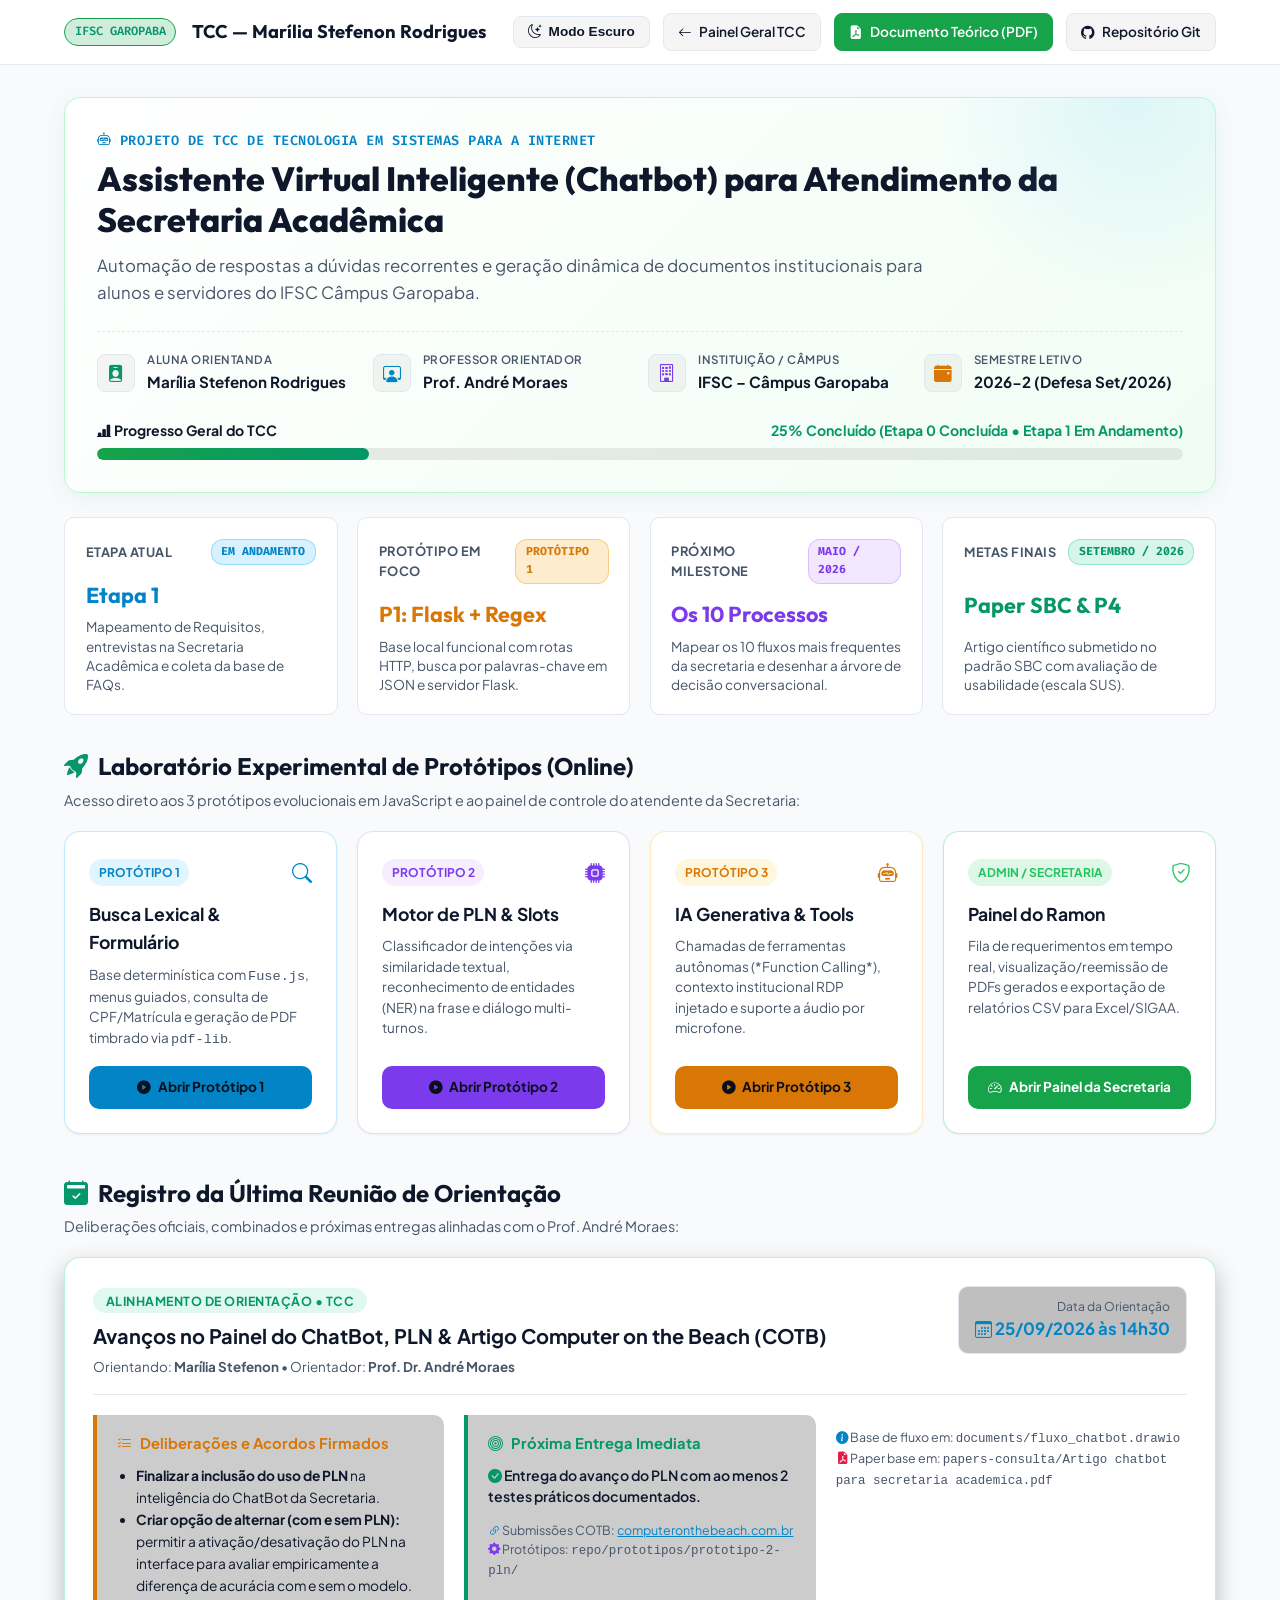
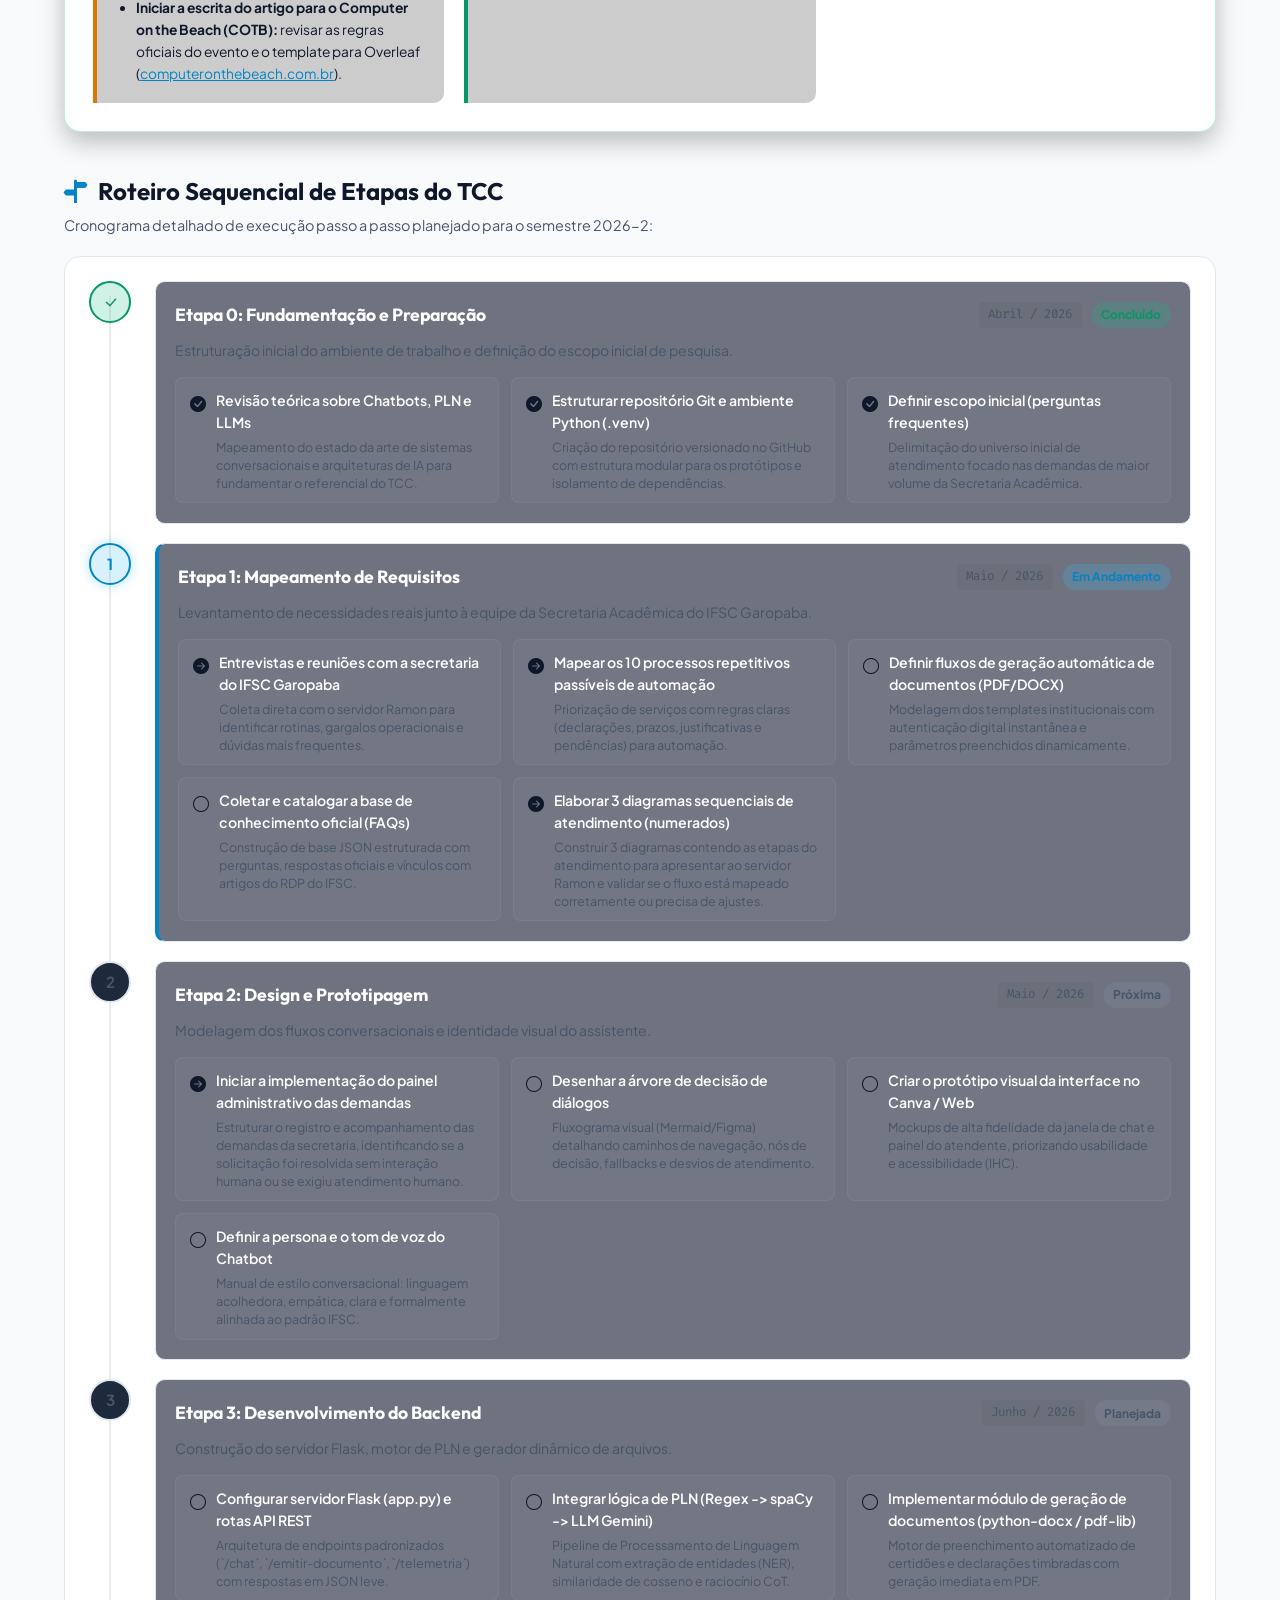
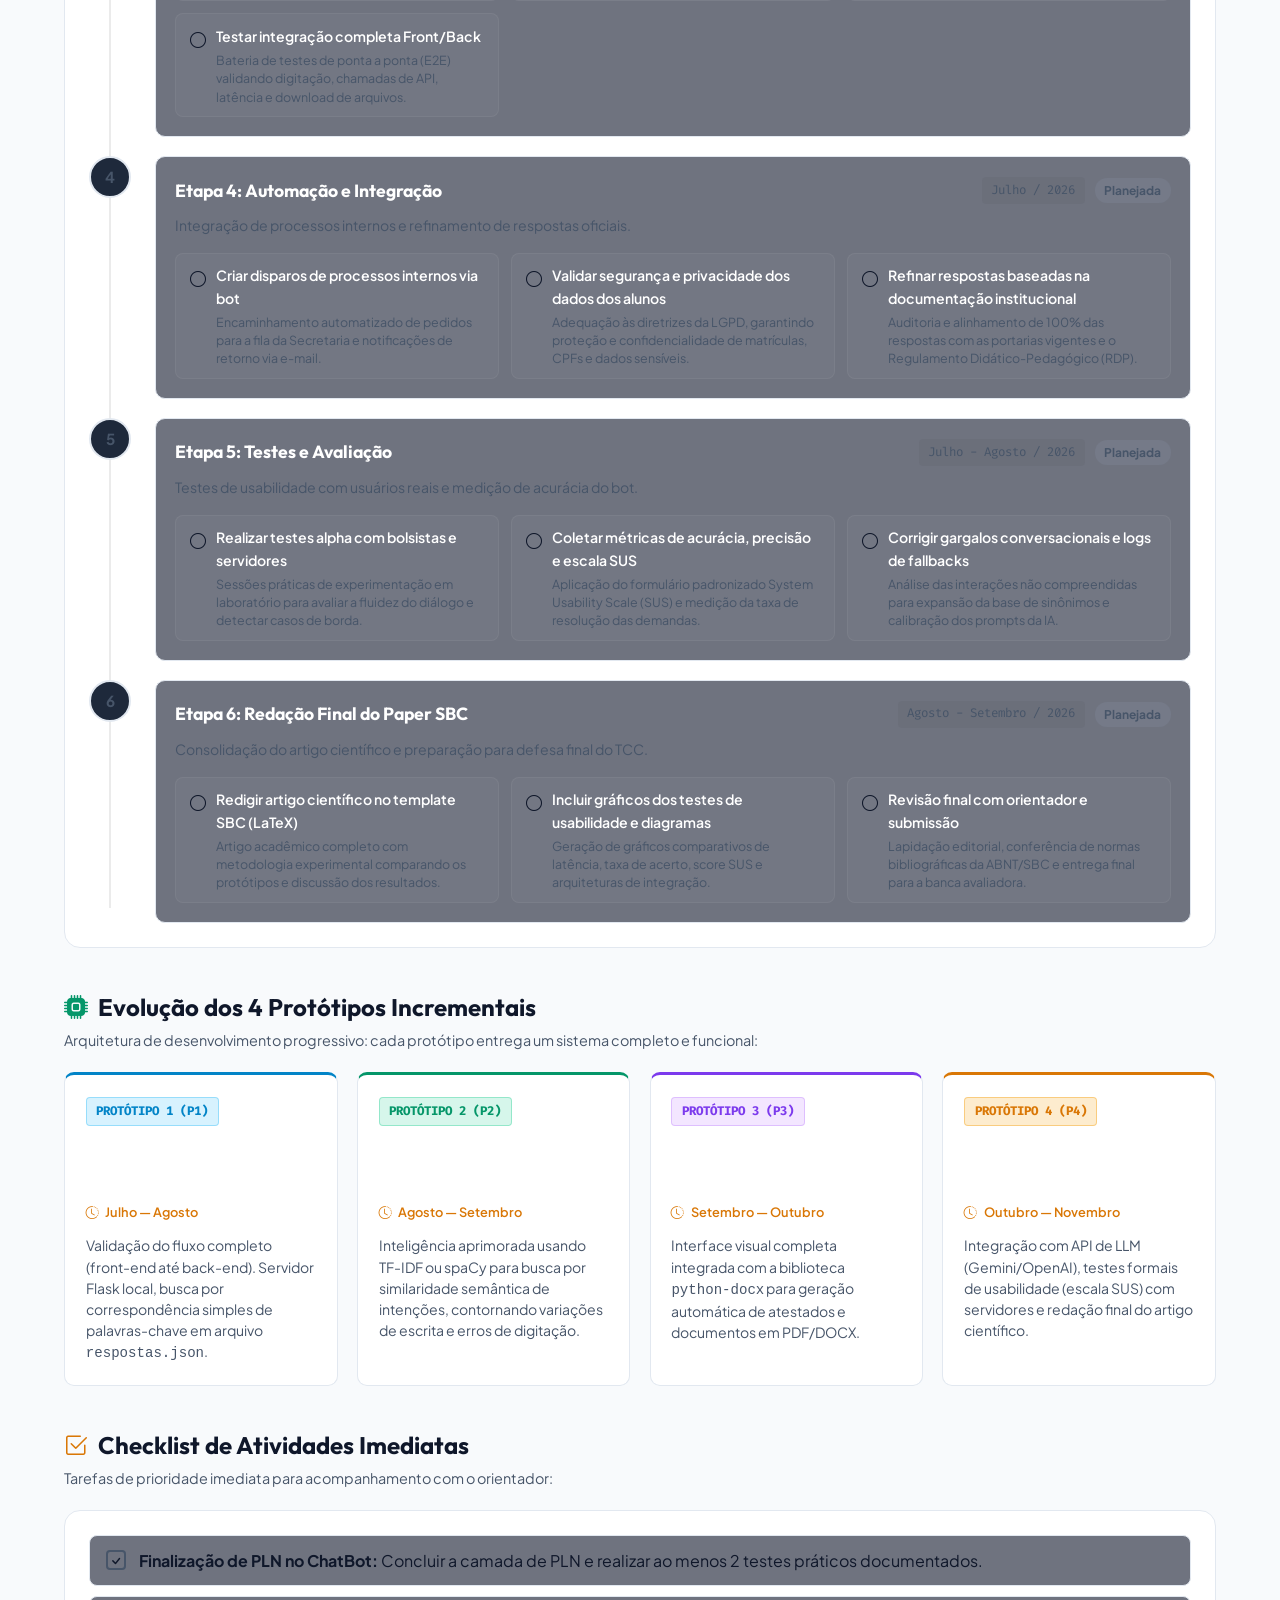
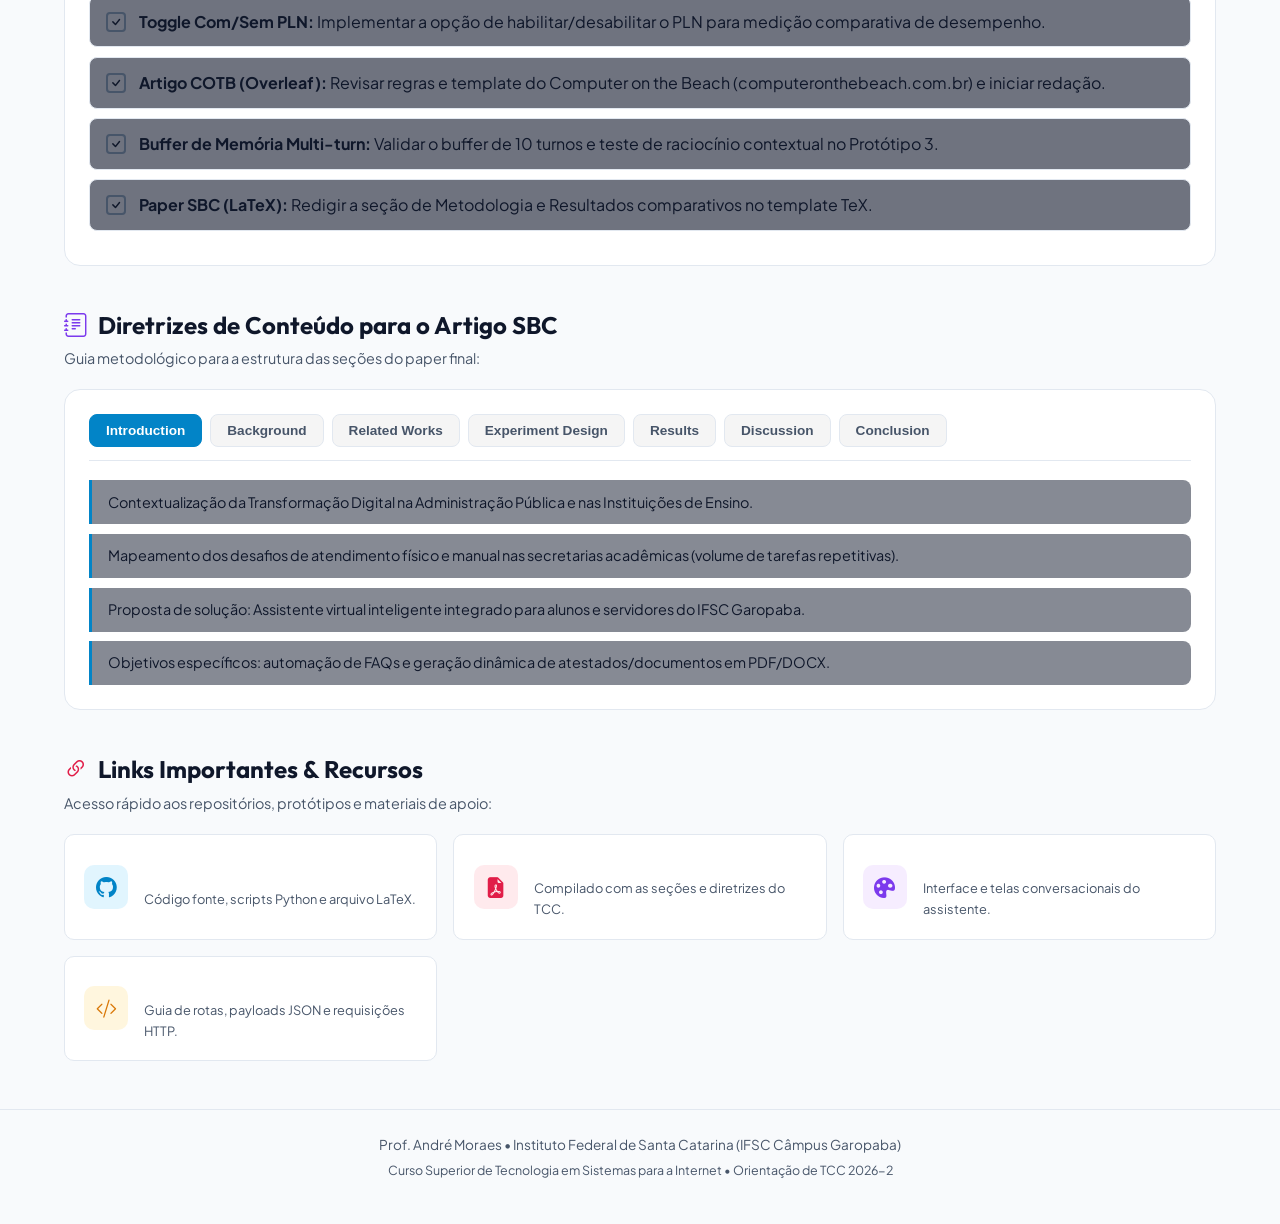
==== index.html @ 76987fd9 "Aplica tema claro por padrao com alternancia claro/escuro no dashboard de Marilia" ====
<!DOCTYPE html>
<html lang="pt-BR">
<head>
  <meta charset="UTF-8">
  <meta name="viewport" content="width=device-width, initial-scale=1.0">
  <title>Dashboard de TCC — Marília Stefenon | IFSC Garopaba</title>
  
  <!-- Google Fonts & Bootstrap Icons -->
  <link rel="preconnect" href="https://fonts.googleapis.com">
  <link rel="preconnect" href="https://fonts.gstatic.com" crossorigin>
  <link href="https://fonts.googleapis.com/css2?family=Fira+Code:wght@400;500;600&family=Outfit:wght@400;500;600;700;800&family=Plus+Jakarta+Sans:wght@400;500;600;700&display=swap" rel="stylesheet">
  <link rel="stylesheet" href="https://cdn.jsdelivr.net/npm/bootstrap-icons@1.11.3/font/bootstrap-icons.min.css">
  
  <!-- Vanilla CSS Design System -->
  <style>
    :root, [data-theme="light"] {
      --ifsc-green: #16a34a;
      --ifsc-green-dark: #15803d;
      --ifsc-green-light: #22c55e;
      --ifsc-red: #dc2626;
      --bg-dark: #f8fafc;
      --bg-surface: #ffffff;
      --bg-card: #ffffff;
      --bg-card-hover: #f1f5f9;
      --border-color: #e2e8f0;
      --text-main: #0f172a;
      --text-muted: #475569;
      --header-bg: rgba(255, 255, 255, 0.92);
      --hero-bg: linear-gradient(135deg, #ffffff 0%, #f0fdf4 100%);
      --hero-border: #bbf7d0;
      --chip-bg: rgba(0, 0, 0, 0.04);
      --progress-bg: rgba(0, 0, 0, 0.08);
      
      --accent-blue: #0284c7;
      --accent-emerald: #059669;
      --accent-purple: #7c3aed;
      --accent-amber: #d97706;
      --accent-rose: #e11d48;
      
      --radius-lg: 16px;
      --radius-md: 10px;
      --shadow-sm: 0 1px 3px rgba(0, 0, 0, 0.05);
      --shadow-card: 0 4px 14px rgba(0, 0, 0, 0.04);
      --shadow-glow: 0 4px 20px rgba(22, 163, 74, 0.08);
    }

    [data-theme="dark"] {
      --ifsc-green: #16a34a;
      --ifsc-green-dark: #15803d;
      --ifsc-green-light: #22c55e;
      --ifsc-red: #dc2626;
      --bg-dark: #090d16;
      --bg-surface: #0f172a;
      --bg-card: #131b2e;
      --bg-card-hover: #1c2742;
      --border-color: rgba(255, 255, 255, 0.1);
      --text-main: #f8fafc;
      --text-muted: #94a3b8;
      --header-bg: rgba(19, 27, 46, 0.85);
      --hero-bg: linear-gradient(135deg, rgba(19, 27, 46, 0.9) 0%, rgba(15, 23, 42, 0.95) 100%);
      --hero-border: rgba(255, 255, 255, 0.1);
      --chip-bg: rgba(255, 255, 255, 0.05);
      --progress-bg: rgba(255, 255, 255, 0.1);
      
      --accent-blue: #38bdf8;
      --accent-emerald: #34d399;
      --accent-purple: #c084fc;
      --accent-amber: #fbbf24;
      --accent-rose: #fb7185;
      
      --radius-lg: 16px;
      --radius-md: 10px;
      --shadow-sm: 0 4px 6px -1px rgba(0, 0, 0, 0.3);
      --shadow-card: 0 4px 14px rgba(0, 0, 0, 0.2);
      --shadow-glow: 0 0 20px rgba(56, 189, 248, 0.15);
    }

    * {
      box-sizing: border-box;
      margin: 0;
      padding: 0;
    }

    body {
      font-family: 'Plus Jakarta Sans', sans-serif;
      background-color: var(--bg-dark);
      color: var(--text-main);
      line-height: 1.6;
      min-height: 100vh;
      padding-bottom: 3rem;
    }

    /* Container Principal */
    .container {
      max-width: 1200px;
      margin: 0 auto;
      padding: 0 1.5rem;
    }

    /* Header Nav */
    .app-header {
      background: var(--header-bg);
      backdrop-filter: blur(12px);
      border-bottom: 1px solid var(--border-color);
      position: sticky;
      top: 0;
      z-index: 100;
      padding: 0.8rem 0;
    }

    .nav-wrapper {
      display: flex;
      justify-content: space-between;
      align-items: center;
    }

    .brand-group {
      display: flex;
      align-items: center;
      gap: 1rem;
    }

    .brand-badge {
      background: rgba(22, 163, 74, 0.2);
      border: 1px solid var(--ifsc-green);
      color: var(--accent-emerald);
      font-family: 'Fira Code', monospace;
      font-size: 0.75rem;
      font-weight: 600;
      padding: 0.2rem 0.6rem;
      border-radius: 20px;
    }

    .brand-title {
      font-family: 'Outfit', sans-serif;
      font-weight: 700;
      font-size: 1.15rem;
      color: var(--text-main);
    }

    .nav-actions {
      display: flex;
      gap: 0.8rem;
      align-items: center;
    }

    .btn-nav {
      background: var(--chip-bg);
      cursor: pointer;
      border: 1px solid var(--border-color);
      color: var(--text-main);
      padding: 0.45rem 0.9rem;
      border-radius: 8px;
      font-size: 0.85rem;
      font-weight: 600;
      text-decoration: none;
      display: inline-flex;
      align-items: center;
      gap: 0.4rem;
      transition: all 0.2s ease;
    }

    .btn-nav:hover {
      background: rgba(56, 189, 248, 0.15);
      border-color: var(--accent-blue);
      color: var(--accent-blue);
    }

    .btn-nav-primary {
      background: var(--ifsc-green);
      border-color: var(--ifsc-green);
      color: white;
    }

    .btn-nav-primary:hover {
      background: var(--ifsc-green-dark);
      color: white;
    }

    /* Hero Banner */
    .hero-banner {
      background: var(--hero-bg);
      border: 1px solid var(--hero-border);
      border-radius: var(--radius-lg);
      padding: 2rem;
      margin: 2rem 0 1.5rem 0;
      position: relative;
      overflow: hidden;
      box-shadow: var(--shadow-glow);
    }

    .hero-banner::before {
      content: '';
      position: absolute;
      top: -50%;
      right: -10%;
      width: 400px;
      height: 400px;
      background: radial-gradient(circle, rgba(56, 189, 248, 0.12) 0%, rgba(0, 0, 0, 0) 70%);
      pointer-events: none;
    }

    .hero-tag {
      color: var(--accent-blue);
      font-family: 'Fira Code', monospace;
      font-size: 0.85rem;
      font-weight: 600;
      letter-spacing: 0.5px;
      margin-bottom: 0.5rem;
      display: flex;
      align-items: center;
      gap: 0.5rem;
    }

    .hero-title {
      font-family: 'Outfit', sans-serif;
      font-size: 2.1rem;
      font-weight: 800;
      line-height: 1.2;
      color: var(--text-main);
      margin-bottom: 0.8rem;
    }

    .hero-subtitle {
      color: var(--text-muted);
      font-size: 1.05rem;
      max-width: 850px;
      margin-bottom: 1.5rem;
    }

    /* Meta Info Grid */
    .meta-info-grid {
      display: grid;
      grid-template-columns: repeat(auto-fit, minmax(220px, 1fr));
      gap: 1rem;
      margin-top: 1.2rem;
      padding-top: 1.2rem;
      border-top: 1px dashed var(--border-color);
    }

    .meta-item {
      display: flex;
      align-items: center;
      gap: 0.75rem;
    }

    .meta-icon {
      width: 38px;
      height: 38px;
      border-radius: 8px;
      background: var(--chip-bg);
      border: 1px solid var(--border-color);
      display: flex;
      align-items: center;
      justify-content: center;
      font-size: 1.1rem;
    }

    .meta-text label {
      display: block;
      font-size: 0.72rem;
      color: var(--text-muted);
      text-transform: uppercase;
      letter-spacing: 0.5px;
      font-weight: 600;
    }

    .meta-text span {
      font-size: 0.95rem;
      font-weight: 700;
      color: var(--text-main);
    }

    /* Progress Bar */
    .overall-progress-box {
      margin-top: 1.5rem;
    }

    .progress-header {
      display: flex;
      justify-content: space-between;
      font-size: 0.88rem;
      font-weight: 700;
      margin-bottom: 0.4rem;
    }

    .progress-bar-bg {
      background: var(--progress-bg);
      height: 12px;
      border-radius: 10px;
      overflow: hidden;
    }

    .progress-bar-fill {
      background: linear-gradient(90deg, var(--ifsc-green) 0%, var(--accent-emerald) 100%);
      height: 100%;
      border-radius: 10px;
      transition: width 0.4s ease;
    }

    /* Cards KPI */
    .kpi-grid {
      display: grid;
      grid-template-columns: repeat(auto-fit, minmax(260px, 1fr));
      gap: 1.2rem;
      margin-bottom: 2rem;
    }

    .kpi-card {
      background: var(--bg-card);
      border: 1px solid var(--border-color);
      border-radius: var(--radius-md);
      padding: 1.3rem;
      display: flex;
      flex-direction: column;
      justify-content: space-between;
      transition: transform 0.2s ease, border-color 0.2s ease;
    }

    .kpi-card:hover {
      transform: translateY(-3px);
      border-color: rgba(255, 255, 255, 0.25);
    }

    .kpi-header {
      display: flex;
      justify-content: space-between;
      align-items: center;
      margin-bottom: 0.8rem;
    }

    .kpi-title {
      font-size: 0.8rem;
      font-weight: 700;
      color: var(--text-muted);
      text-transform: uppercase;
      letter-spacing: 0.5px;
    }

    .kpi-badge {
      padding: 0.2rem 0.6rem;
      border-radius: 12px;
      font-size: 0.72rem;
      font-weight: 700;
      font-family: 'Fira Code', monospace;
    }

    .badge-amber { background: rgba(245, 158, 11, 0.2); color: var(--accent-amber); border: 1px solid rgba(245, 158, 11, 0.4); }
    .badge-blue { background: rgba(56, 189, 248, 0.2); color: var(--accent-blue); border: 1px solid rgba(56, 189, 248, 0.4); }
    .badge-purple { background: rgba(192, 132, 252, 0.2); color: var(--accent-purple); border: 1px solid rgba(192, 132, 252, 0.4); }
    .badge-emerald { background: rgba(52, 211, 153, 0.2); color: var(--accent-emerald); border: 1px solid rgba(52, 211, 153, 0.4); }

    .kpi-value {
      font-family: 'Outfit', sans-serif;
      font-size: 1.35rem;
      font-weight: 700;
      color: var(--text-main);
      margin-bottom: 0.3rem;
    }

    .kpi-desc {
      font-size: 0.85rem;
      color: var(--text-muted);
      line-height: 1.4;
    }

    /* Section Headings */
    .section-header {
      margin: 2.2rem 0 1.2rem 0;
      display: flex;
      justify-content: space-between;
      align-items: flex-end;
    }

    .section-title {
      font-family: 'Outfit', sans-serif;
      font-size: 1.5rem;
      font-weight: 700;
      color: var(--text-main);
      display: flex;
      align-items: center;
      gap: 0.6rem;
    }

    .section-subtitle {
      font-size: 0.9rem;
      color: var(--text-muted);
      margin-top: 0.2rem;
    }

    /* Roadmap Timeline */
    .roadmap-container {
      background: var(--bg-card);
      border: 1px solid var(--border-color);
      border-radius: var(--radius-lg);
      padding: 1.5rem;
      margin-bottom: 2.5rem;
    }

    .timeline {
      display: flex;
      flex-direction: column;
      gap: 1.2rem;
      position: relative;
    }

    .timeline::before {
      content: '';
      position: absolute;
      top: 15px;
      bottom: 15px;
      left: 20px;
      width: 2px;
      background: var(--progress-bg);
    }

    .timeline-item {
      display: flex;
      gap: 1.5rem;
      position: relative;
      z-index: 1;
    }

    .timeline-dot {
      width: 42px;
      height: 42px;
      border-radius: 50%;
      background: #1e293b;
      border: 2px solid var(--border-color);
      display: flex;
      align-items: center;
      justify-content: center;
      font-weight: 700;
      font-size: 0.95rem;
      color: var(--text-muted);
      flex-shrink: 0;
    }

    .timeline-item.done .timeline-dot {
      background: rgba(16, 185, 129, 0.2);
      border-color: var(--accent-emerald);
      color: var(--accent-emerald);
    }

    .timeline-item.active .timeline-dot {
      background: rgba(56, 189, 248, 0.2);
      border-color: var(--accent-blue);
      color: var(--accent-blue);
      box-shadow: 0 0 12px rgba(56, 189, 248, 0.4);
    }

    .timeline-card {
      background: rgba(15, 23, 42, 0.6);
      border: 1px solid var(--border-color);
      border-radius: var(--radius-md);
      padding: 1.2rem;
      flex: 1;
    }

    .timeline-header {
      display: flex;
      justify-content: space-between;
      align-items: center;
      margin-bottom: 0.6rem;
      flex-wrap: wrap;
      gap: 0.5rem;
    }

    .stage-name {
      font-family: 'Outfit', sans-serif;
      font-size: 1.1rem;
      font-weight: 700;
      color: white;
    }

    .stage-meta {
      display: flex;
      gap: 0.6rem;
      align-items: center;
    }

    .stage-date {
      font-family: 'Fira Code', monospace;
      font-size: 0.78rem;
      color: var(--text-muted);
      background: var(--chip-bg);
      padding: 0.2rem 0.6rem;
      border-radius: 4px;
    }

    .stage-status {
      font-size: 0.75rem;
      font-weight: 700;
      padding: 0.2rem 0.6rem;
      border-radius: 12px;
    }

    .status-done { background: rgba(16, 185, 129, 0.2); color: var(--accent-emerald); }
    .status-active { background: rgba(56, 189, 248, 0.2); color: var(--accent-blue); }
    .status-pending { background: rgba(148, 163, 184, 0.15); color: var(--text-muted); }

    .task-list {
      list-style: none;
      margin-top: 1rem;
      display: grid;
      grid-template-columns: repeat(auto-fit, minmax(320px, 1fr));
      gap: 0.75rem;
    }

    .task-item {
      font-size: 0.88rem;
      color: var(--text-main);
      display: flex;
      align-items: flex-start;
      gap: 0.65rem;
      background: rgba(255, 255, 255, 0.03);
      border: 1px solid rgba(255, 255, 255, 0.05);
      padding: 0.65rem 0.85rem;
      border-radius: 8px;
      transition: all 0.2s ease;
    }

    .task-item:hover {
      background: var(--chip-bg);
      border-color: rgba(255, 255, 255, 0.12);
    }

    .task-item i {
      margin-top: 2px;
      font-size: 1rem;
      flex-shrink: 0;
    }

    .task-content {
      display: flex;
      flex-direction: column;
      gap: 0.25rem;
    }

    .task-title {
      font-weight: 600;
      color: white;
      font-size: 0.88rem;
    }

    .task-subtext {
      font-size: 0.78rem;
      color: var(--text-muted);
      line-height: 1.45;
    }

    /* Prototype Grid */
    .prototype-grid {
      display: grid;
      grid-template-columns: repeat(auto-fit, minmax(270px, 1fr));
      gap: 1.2rem;
      margin-bottom: 2.5rem;
    }

    .proto-card {
      background: var(--bg-card);
      border: 1px solid var(--border-color);
      border-radius: var(--radius-md);
      padding: 1.3rem;
      position: relative;
    }

    .proto-number {
      font-family: 'Fira Code', monospace;
      font-size: 0.78rem;
      font-weight: 700;
      padding: 0.2rem 0.6rem;
      border-radius: 4px;
      display: inline-block;
      margin-bottom: 0.6rem;
    }

    .proto-title {
      font-family: 'Outfit', sans-serif;
      font-size: 1.15rem;
      font-weight: 700;
      color: white;
      margin-bottom: 0.5rem;
    }

    .proto-period {
      font-size: 0.8rem;
      color: var(--accent-amber);
      font-weight: 600;
      margin-bottom: 0.8rem;
      display: flex;
      align-items: center;
      gap: 0.4rem;
    }

    .proto-desc {
      font-size: 0.88rem;
      color: var(--text-muted);
      line-height: 1.5;
    }

    /* Tabs Component (Paper Guidelines) */
    .paper-guidelines-box {
      background: var(--bg-card);
      border: 1px solid var(--border-color);
      border-radius: var(--radius-lg);
      padding: 1.5rem;
      margin-bottom: 2.5rem;
    }

    .tab-buttons {
      display: flex;
      gap: 0.5rem;
      overflow-x: auto;
      padding-bottom: 0.8rem;
      border-bottom: 1px solid var(--border-color);
      margin-bottom: 1.2rem;
    }

    .tab-btn {
      background: var(--chip-bg);
      border: 1px solid var(--border-color);
      color: var(--text-muted);
      padding: 0.5rem 1rem;
      border-radius: 8px;
      font-size: 0.85rem;
      font-weight: 600;
      cursor: pointer;
      white-space: nowrap;
      transition: all 0.2s ease;
    }

    .tab-btn:hover {
      background: var(--progress-bg);
      color: white;
    }

    .tab-btn.active {
      background: var(--accent-blue);
      border-color: var(--accent-blue);
      color: white;
    }

    .tab-content {
      display: none;
    }

    .tab-content.active {
      display: block;
      animation: fadeIn 0.3s ease;
    }

    @keyframes fadeIn {
      from { opacity: 0; transform: translateY(4px); }
      to { opacity: 1; transform: translateY(0); }
    }

    .guideline-list {
      list-style: none;
      display: flex;
      flex-direction: column;
      gap: 0.6rem;
    }

    .guideline-item {
      background: rgba(15, 23, 42, 0.5);
      border-left: 3px solid var(--accent-blue);
      padding: 0.7rem 1rem;
      border-radius: 0 8px 8px 0;
      font-size: 0.9rem;
      line-height: 1.5;
    }

    /* Interactive Checklist */
    .checklist-box {
      background: var(--bg-card);
      border: 1px solid var(--border-color);
      border-radius: var(--radius-lg);
      padding: 1.5rem;
      margin-bottom: 2.5rem;
    }

    .check-item {
      display: flex;
      align-items: center;
      gap: 0.8rem;
      padding: 0.75rem 1rem;
      background: rgba(15, 23, 42, 0.6);
      border: 1px solid var(--border-color);
      border-radius: 8px;
      margin-bottom: 0.6rem;
      cursor: pointer;
      transition: background 0.2s ease;
    }

    .check-item:hover {
      background: rgba(30, 41, 59, 0.8);
    }

    .check-checkbox {
      width: 20px;
      height: 20px;
      border-radius: 4px;
      border: 2px solid var(--text-muted);
      display: flex;
      align-items: center;
      justify-content: center;
      flex-shrink: 0;
      transition: all 0.2s ease;
    }

    .check-item.checked .check-checkbox {
      background: var(--accent-emerald);
      border-color: var(--accent-emerald);
      color: black;
    }

    .check-item.checked span {
      text-decoration: line-through;
      color: var(--text-muted);
    }

    /* Links & Resources Cards */
    .links-grid {
      display: grid;
      grid-template-columns: repeat(auto-fit, minmax(280px, 1fr));
      gap: 1rem;
    }

    .link-card {
      background: var(--bg-card);
      border: 1px solid var(--border-color);
      border-radius: var(--radius-md);
      padding: 1.2rem;
      text-decoration: none;
      color: var(--text-main);
      display: flex;
      align-items: center;
      gap: 1rem;
      transition: all 0.2s ease;
    }

    .link-card:hover {
      border-color: var(--accent-blue);
      transform: translateY(-2px);
      background: var(--bg-card-hover);
    }

    .link-icon {
      width: 44px;
      height: 44px;
      border-radius: 10px;
      background: rgba(56, 189, 248, 0.15);
      color: var(--accent-blue);
      display: flex;
      align-items: center;
      justify-content: center;
      font-size: 1.3rem;
      flex-shrink: 0;
    }

    .link-info h4 {
      font-size: 0.95rem;
      font-weight: 700;
      color: white;
    }

    .link-info p {
      font-size: 0.8rem;
      color: var(--text-muted);
    }

    /* Footer */
    .app-footer {
      text-align: center;
      margin-top: 3rem;
      padding-top: 1.5rem;
      border-top: 1px solid var(--border-color);
      font-size: 0.85rem;
      color: var(--text-muted);
    }

    @media (max-width: 768px) {
      .hero-title { font-size: 1.6rem; }
      .nav-wrapper { flex-direction: column; gap: 0.8rem; align-items: flex-start; }
      .meta-info-grid { grid-template-columns: 1fr; }
    }
  </style>
</head>
<body>

  <!-- Header Nav -->
  <header class="app-header">
    <div class="container nav-wrapper">
      <div class="brand-group">
        <span class="brand-badge">IFSC GAROPABA</span>
        <div class="brand-title">TCC — Marília Stefenon Rodrigues</div>
      </div>
      <div class="nav-actions">
        <button id="themeToggleBtn" onclick="toggleTheme()" class="btn-nav" title="Alternar tema Claro / Escuro">
          <i class="bi bi-moon-stars" id="themeIcon"></i> <span id="themeLabel">Modo Escuro</span>
        </button>
        <a href="https://chameoandre.github.io/orientacoes-tcc-superior-sistemas-para-internet/" class="btn-nav" title="Voltar ao Painel Geral de Orientações">
          <i class="bi bi-arrow-left"></i> Painel Geral TCC
        </a>
        <a href="document.pdf" target="_blank" class="btn-nav btn-nav-primary">
          <i class="bi bi-file-earmark-pdf-fill"></i> Documento Teórico (PDF)
        </a>
        <a href="https://github.com/chameoandre/Marilias-notes-and-Implementation-plan.git" target="_blank" class="btn-nav">
          <i class="bi bi-github"></i> Repositório Git
        </a>
      </div>
    </div>
  </header>

  <main class="container">

    <!-- Hero Banner -->
    <section class="hero-banner">
      <div class="hero-tag">
        <i class="bi bi-robot"></i> PROJETO DE TCC DE TECNOLOGIA EM SISTEMAS PARA A INTERNET
      </div>
      <h1 class="hero-title">
        Assistente Virtual Inteligente (Chatbot) para Atendimento da Secretaria Acadêmica
      </h1>
      <p class="hero-subtitle">
        Automação de respostas a dúvidas recorrentes e geração dinâmica de documentos institucionais para alunos e servidores do IFSC Câmpus Garopaba.
      </p>

      <!-- Meta Info Grid -->
      <div class="meta-info-grid">
        <div class="meta-item">
          <div class="meta-icon" style="color: var(--accent-emerald);"><i class="bi bi-person-badge-fill"></i></div>
          <div class="meta-text">
            <label>Aluna Orientanda</label>
            <span>Marília Stefenon Rodrigues</span>
          </div>
        </div>

        <div class="meta-item">
          <div class="meta-icon" style="color: var(--accent-blue);"><i class="bi bi-person-workspace"></i></div>
          <div class="meta-text">
            <label>Professor Orientador</label>
            <span>Prof. André Moraes</span>
          </div>
        </div>

        <div class="meta-item">
          <div class="meta-icon" style="color: var(--accent-purple);"><i class="bi bi-building"></i></div>
          <div class="meta-text">
            <label>Instituição / Câmpus</label>
            <span>IFSC – Câmpus Garopaba</span>
          </div>
        </div>

        <div class="meta-item">
          <div class="meta-icon" style="color: var(--accent-amber);"><i class="bi bi-calendar-event-fill"></i></div>
          <div class="meta-text">
            <label>Semestre Letivo</label>
            <span>2026-2 (Defesa Set/2026)</span>
          </div>
        </div>
      </div>

      <!-- Barra de Progresso Geral -->
      <div class="overall-progress-box">
        <div class="progress-header">
          <span style="color: var(--text-main);"><i class="bi bi-bar-chart-line-fill me-1"></i> Progresso Geral do TCC</span>
          <span style="color: var(--accent-emerald);">25% Concluído (Etapa 0 Concluída • Etapa 1 Em Andamento)</span>
        </div>
        <div class="progress-bar-bg">
          <div class="progress-bar-fill" style="width: 25%;"></div>
        </div>
      </div>
    </section>

    <!-- KPI Cards Grid -->
    <div class="kpi-grid">
      <div class="kpi-card">
        <div class="kpi-header">
          <span class="kpi-title">Etapa Atual</span>
          <span class="kpi-badge badge-blue">EM ANDAMENTO</span>
        </div>
        <div class="kpi-value" style="color: var(--accent-blue);">Etapa 1</div>
        <div class="kpi-desc">Mapeamento de Requisitos, entrevistas na Secretaria Acadêmica e coleta da base de FAQs.</div>
      </div>

      <div class="kpi-card">
        <div class="kpi-header">
          <span class="kpi-title">Protótipo em Foco</span>
          <span class="kpi-badge badge-amber">PROTÓTIPO 1</span>
        </div>
        <div class="kpi-value" style="color: var(--accent-amber);">P1: Flask + Regex</div>
        <div class="kpi-desc">Base local funcional com rotas HTTP, busca por palavras-chave em JSON e servidor Flask.</div>
      </div>

      <div class="kpi-card">
        <div class="kpi-header">
          <span class="kpi-title">Próximo Milestone</span>
          <span class="kpi-badge badge-purple">MAIO / 2026</span>
        </div>
        <div class="kpi-value" style="color: var(--accent-purple);">Os 10 Processos</div>
        <div class="kpi-desc">Mapear os 10 fluxos mais frequentes da secretaria e desenhar a árvore de decisão conversacional.</div>
      </div>

      <div class="kpi-card">
        <div class="kpi-header">
          <span class="kpi-title">Metas Finais</span>
          <span class="kpi-badge badge-emerald">SETEMBRO / 2026</span>
        </div>
        <div class="kpi-value" style="color: var(--accent-emerald);">Paper SBC & P4</div>
        <div class="kpi-desc">Artigo científico submetido no padrão SBC com avaliação de usabilidade (escala SUS).</div>
      </div>
    </div>

    <!-- Seção: Laboratório de Protótipos Experimentais Online -->
    <div class="section-header" style="margin-top: 1rem;">
      <div>
        <h2 class="section-title"><i class="bi bi-rocket-takeoff-fill" style="color: var(--accent-emerald);"></i> Laboratório Experimental de Protótipos (Online)</h2>
        <p class="section-subtitle">Acesso direto aos 3 protótipos evolucionais em JavaScript e ao painel de controle do atendente da Secretaria:</p>
      </div>
    </div>

    <div style="display: grid; grid-template-columns: repeat(auto-fit, minmax(260px, 1fr)); gap: 1.25rem; margin-bottom: 2.5rem;">
      
      <!-- Card P1 -->
      <div style="background: var(--bg-card); border: 1px solid rgba(56, 189, 248, 0.3); border-radius: var(--radius-lg); padding: 1.5rem; display: flex; flex-direction: column; justify-content: space-between; box-shadow: var(--shadow-sm);">
        <div>
          <div style="display: flex; justify-content: space-between; align-items: center; margin-bottom: 0.75rem;">
            <span style="background: rgba(56, 189, 248, 0.15); color: var(--accent-blue); padding: 0.25rem 0.6rem; border-radius: 9999px; font-size: 0.75rem; font-weight: 700;">PROTÓTIPO 1</span>
            <i class="bi bi-search" style="color: var(--accent-blue); font-size: 1.25rem;"></i>
          </div>
          <h3 style="font-size: 1.1rem; font-weight: 700; margin-bottom: 0.5rem; color: var(--text-main);">Busca Lexical & Formulário</h3>
          <p style="color: var(--text-muted); font-size: 0.85rem; line-height: 1.5; margin-bottom: 1rem;">
            Base determinística com <code>Fuse.js</code>, menus guiados, consulta de CPF/Matrícula e geração de PDF timbrado via <code>pdf-lib</code>.
          </p>
        </div>
        <a href="prototipos/prototipo-1-lexical/index.html" style="background: var(--accent-blue); color: #0b0f19; text-decoration: none; padding: 0.65rem 1rem; border-radius: var(--radius-md); font-weight: 700; font-size: 0.85rem; display: flex; align-items: center; justify-content: center; gap: 0.4rem; transition: opacity 0.2s;">
          <i class="bi bi-play-circle-fill"></i> Abrir Protótipo 1
        </a>
      </div>

      <!-- Card P2 -->
      <div style="background: var(--bg-card); border: 1px solid rgba(192, 132, 252, 0.3); border-radius: var(--radius-lg); padding: 1.5rem; display: flex; flex-direction: column; justify-content: space-between; box-shadow: var(--shadow-sm);">
        <div>
          <div style="display: flex; justify-content: space-between; align-items: center; margin-bottom: 0.75rem;">
            <span style="background: rgba(192, 132, 252, 0.15); color: var(--accent-purple); padding: 0.25rem 0.6rem; border-radius: 9999px; font-size: 0.75rem; font-weight: 700;">PROTÓTIPO 2</span>
            <i class="bi bi-cpu-fill" style="color: var(--accent-purple); font-size: 1.25rem;"></i>
          </div>
          <h3 style="font-size: 1.1rem; font-weight: 700; margin-bottom: 0.5rem; color: var(--text-main);">Motor de PLN & Slots</h3>
          <p style="color: var(--text-muted); font-size: 0.85rem; line-height: 1.5; margin-bottom: 1rem;">
            Classificador de intenções via similaridade textual, reconhecimento de entidades (NER) na frase e diálogo multi-turnos.
          </p>
        </div>
        <a href="prototipos/prototipo-2-pln/index.html" style="background: var(--accent-purple); color: #0b0f19; text-decoration: none; padding: 0.65rem 1rem; border-radius: var(--radius-md); font-weight: 700; font-size: 0.85rem; display: flex; align-items: center; justify-content: center; gap: 0.4rem; transition: opacity 0.2s;">
          <i class="bi bi-play-circle-fill"></i> Abrir Protótipo 2
        </a>
      </div>

      <!-- Card P3 -->
      <div style="background: var(--bg-card); border: 1px solid rgba(251, 191, 36, 0.3); border-radius: var(--radius-lg); padding: 1.5rem; display: flex; flex-direction: column; justify-content: space-between; box-shadow: var(--shadow-sm);">
        <div>
          <div style="display: flex; justify-content: space-between; align-items: center; margin-bottom: 0.75rem;">
            <span style="background: rgba(251, 191, 36, 0.15); color: var(--accent-amber); padding: 0.25rem 0.6rem; border-radius: 9999px; font-size: 0.75rem; font-weight: 700;">PROTÓTIPO 3</span>
            <i class="bi bi-robot" style="color: var(--accent-amber); font-size: 1.25rem;"></i>
          </div>
          <h3 style="font-size: 1.1rem; font-weight: 700; margin-bottom: 0.5rem; color: var(--text-main);">IA Generativa & Tools</h3>
          <p style="color: var(--text-muted); font-size: 0.85rem; line-height: 1.5; margin-bottom: 1rem;">
            Chamadas de ferramentas autônomas (*Function Calling*), contexto institucional RDP injetado e suporte a áudio por microfone.
          </p>
        </div>
        <a href="prototipos/prototipo-3-llm/index.html" style="background: var(--accent-amber); color: #0b0f19; text-decoration: none; padding: 0.65rem 1rem; border-radius: var(--radius-md); font-weight: 700; font-size: 0.85rem; display: flex; align-items: center; justify-content: center; gap: 0.4rem; transition: opacity 0.2s;">
          <i class="bi bi-play-circle-fill"></i> Abrir Protótipo 3
        </a>
      </div>

      <!-- Card Painel Ramon -->
      <div style="background: var(--bg-card); border: 1px solid rgba(34, 197, 94, 0.3); border-radius: var(--radius-lg); padding: 1.5rem; display: flex; flex-direction: column; justify-content: space-between; box-shadow: var(--shadow-sm);">
        <div>
          <div style="display: flex; justify-content: space-between; align-items: center; margin-bottom: 0.75rem;">
            <span style="background: rgba(34, 197, 94, 0.15); color: var(--ifsc-green-light); padding: 0.25rem 0.6rem; border-radius: 9999px; font-size: 0.75rem; font-weight: 700;">ADMIN / SECRETARIA</span>
            <i class="bi bi-shield-check" style="color: var(--ifsc-green-light); font-size: 1.25rem;"></i>
          </div>
          <h3 style="font-size: 1.1rem; font-weight: 700; margin-bottom: 0.5rem; color: var(--text-main);">Painel do Ramon</h3>
          <p style="color: var(--text-muted); font-size: 0.85rem; line-height: 1.5; margin-bottom: 1rem;">
            Fila de requerimentos em tempo real, visualização/reemissão de PDFs gerados e exportação de relatórios CSV para Excel/SIGAA.
          </p>
        </div>
        <a href="prototipos/painel-secretaria/index.html" style="background: var(--ifsc-green); color: white; text-decoration: none; padding: 0.65rem 1rem; border-radius: var(--radius-md); font-weight: 700; font-size: 0.85rem; display: flex; align-items: center; justify-content: center; gap: 0.4rem; transition: opacity 0.2s;">
          <i class="bi bi-speedometer2"></i> Abrir Painel da Secretaria
        </a>
      </div>

    </div>

    <!-- Seção de Acompanhamento: Registro da Última Reunião com o Orientador -->
    <div class="section-header" style="margin-top: 1.5rem;">
      <div>
        <h2 class="section-title"><i class="bi bi-calendar2-check-fill" style="color: var(--accent-emerald);"></i> Registro da Última Reunião de Orientação</h2>
        <p class="section-subtitle">Deliberações oficiais, combinados e próximas entregas alinhadas com o Prof. André Moraes:</p>
      </div>
    </div>

    <div style="background: var(--bg-card); border: 1px solid rgba(52, 211, 153, 0.35); border-radius: var(--radius-lg); padding: 1.75rem; margin-bottom: 2.5rem; box-shadow: 0 10px 25px rgba(0,0,0,0.25);">
      <div style="display: flex; justify-content: space-between; align-items: flex-start; flex-wrap: wrap; gap: 1rem; margin-bottom: 1.25rem; border-bottom: 1px solid var(--border-color); padding-bottom: 1rem;">
        <div>
          <span style="background: rgba(52, 211, 153, 0.15); color: var(--accent-emerald); font-size: 0.78rem; font-weight: 700; padding: 0.3rem 0.8rem; border-radius: 20px; text-transform: uppercase; letter-spacing: 0.04em;">
            <i class="bi bi-handshake-fill"></i> Alinhamento de Orientação • TCC
          </span>
          <h3 style="font-size: 1.25rem; font-weight: 700; color: var(--text-main); margin-top: 0.5rem;">
            Avanços no Painel do ChatBot, PLN & Artigo Computer on the Beach (COTB)
          </h3>
          <p style="font-size: 0.84rem; color: var(--text-muted); margin-top: 0.25rem;">
            Orientando: <strong>Marília Stefenon</strong> &bull; Orientador: <strong>Prof. Dr. André Moraes</strong>
          </p>
        </div>
        <div style="text-align: right; background: rgba(0,0,0,0.25); padding: 0.6rem 1rem; border-radius: var(--radius-md); border: 1px solid var(--border-color);">
          <div style="font-size: 0.76rem; color: var(--text-muted);">Data da Orientação</div>
          <div style="font-size: 1.05rem; font-weight: 700; color: var(--accent-blue);"><i class="bi bi-calendar3"></i> 25/09/2026 às 14h30</div>
        </div>
      </div>

      <div style="display: grid; grid-template-columns: repeat(auto-fit, minmax(320px, 1fr)); gap: 1.25rem;">
        <div style="background: rgba(0,0,0,0.2); border-left: 4px solid var(--accent-amber); border-radius: 0 var(--radius-md) var(--radius-md) 0; padding: 1.1rem 1.25rem;">
          <h4 style="font-size: 0.92rem; font-weight: 700; color: var(--accent-amber); margin-bottom: 0.6rem; display: flex; align-items: center; gap: 0.5rem;">
            <i class="bi bi-list-check"></i> Deliberações e Acordos Firmados
          </h4>
          <ul style="margin-left: 1.2rem; font-size: 0.86rem; color: var(--text-main); line-height: 1.6;">
            <li><strong>Finalizar a inclusão do uso de PLN</strong> na inteligência do ChatBot da Secretaria.</li>
            <li><strong>Criar opção de alternar (com e sem PLN):</strong> permitir a ativação/desativação do PLN na interface para avaliar empiricamente a diferença de acurácia com e sem o modelo.</li>
            <li><strong>Iniciar a escrita do artigo para o Computer on the Beach (COTB):</strong> revisar as regras oficiais do evento e o template para Overleaf (<a href="https://www.computeronthebeach.com.br" target="_blank" style="color: var(--accent-blue);">computeronthebeach.com.br</a>).</li>
          </ul>
        </div>

        <div style="background: rgba(0,0,0,0.2); border-left: 4px solid var(--accent-emerald); border-radius: 0 var(--radius-md) var(--radius-md) 0; padding: 1.1rem 1.25rem;">
          <h4 style="font-size: 0.92rem; font-weight: 700; color: var(--accent-emerald); margin-bottom: 0.6rem; display: flex; align-items: center; gap: 0.5rem;">
            <i class="bi bi-bullseye"></i> Próxima Entrega Imediata
          </h4>
          <p style="font-size: 0.88rem; color: var(--text-main); font-weight: 600; line-height: 1.5;">
            <i class="bi bi-check-circle-fill" style="color: var(--accent-emerald);"></i> Entrega do avanço do PLN com ao menos 2 testes práticos documentados.
          </p>
          <div style="margin-top: 0.85rem; font-size: 0.78rem; color: var(--text-muted); line-height: 1.5;">
            <i class="bi bi-link-45deg" style="color: var(--accent-blue);"></i> Submissões COTB: <a href="https://www.computeronthebeach.com.br" target="_blank" style="color: var(--accent-blue);">computeronthebeach.com.br</a><br>
            <i class="bi bi-gear-fill" style="color: var(--accent-purple);"></i> Protótipos: <code>repo/prototipos/prototipo-2-pln/</code>
          </div>
        </div>
          <div style="margin-top: 0.85rem; font-size: 0.78rem; color: var(--text-muted); line-height: 1.5;">
            <i class="bi bi-info-circle-fill" style="color: var(--accent-blue);"></i> Base de fluxo em: <code>documents/fluxo_chatbot.drawio</code><br>
            <i class="bi bi-file-earmark-pdf-fill" style="color: var(--accent-rose);"></i> Paper base em: <code>papers-consulta/Artigo chatbot para secretaria academica.pdf</code>
          </div>
        </div>
      </div>
    </div>

    <!-- Seção 1: Roteiro Sequencial de Etapas do TCC -->
    <div class="section-header">
      <div>
        <h2 class="section-title"><i class="bi bi-signpost-split-fill style-icon" style="color: var(--accent-blue);"></i> Roteiro Sequencial de Etapas do TCC</h2>
        <p class="section-subtitle">Cronograma detalhado de execução passo a passo planejado para o semestre 2026-2:</p>
      </div>
    </div>

    <div class="roadmap-container">
      <div class="timeline">
        
        <!-- Etapa 0 -->
        <div class="timeline-item done">
          <div class="timeline-dot"><i class="bi bi-check-lg"></i></div>
          <div class="timeline-card">
            <div class="timeline-header">
              <span class="stage-name">Etapa 0: Fundamentação e Preparação</span>
              <div class="stage-meta">
                <span class="stage-date">Abril / 2026</span>
                <span class="stage-status status-done">Concluído</span>
              </div>
            </div>
            <p style="font-size: 0.88rem; color: var(--text-muted);">Estruturação inicial do ambiente de trabalho e definição do escopo inicial de pesquisa.</p>
            <div class="task-list">
              <div class="task-item">
                <i class="bi bi-check-circle-fill text-success"></i>
                <div class="task-content">
                  <div class="task-title">Revisão teórica sobre Chatbots, PLN e LLMs</div>
                  <div class="task-subtext">Mapeamento do estado da arte de sistemas conversacionais e arquiteturas de IA para fundamentar o referencial do TCC.</div>
                </div>
              </div>
              <div class="task-item">
                <i class="bi bi-check-circle-fill text-success"></i>
                <div class="task-content">
                  <div class="task-title">Estruturar repositório Git e ambiente Python (.venv)</div>
                  <div class="task-subtext">Criação do repositório versionado no GitHub com estrutura modular para os protótipos e isolamento de dependências.</div>
                </div>
              </div>
              <div class="task-item">
                <i class="bi bi-check-circle-fill text-success"></i>
                <div class="task-content">
                  <div class="task-title">Definir escopo inicial (perguntas frequentes)</div>
                  <div class="task-subtext">Delimitação do universo inicial de atendimento focado nas demandas de maior volume da Secretaria Acadêmica.</div>
                </div>
              </div>
            </div>
          </div>
        </div>

        <!-- Etapa 1 -->
        <div class="timeline-item active">
          <div class="timeline-dot">1</div>
          <div class="timeline-card" style="border-left: 4px solid var(--accent-blue);">
            <div class="timeline-header">
              <span class="stage-name">Etapa 1: Mapeamento de Requisitos</span>
              <div class="stage-meta">
                <span class="stage-date">Maio / 2026</span>
                <span class="stage-status status-active">Em Andamento</span>
              </div>
            </div>
            <p style="font-size: 0.88rem; color: var(--text-muted);">Levantamento de necessidades reais junto à equipe da Secretaria Acadêmica do IFSC Garopaba.</p>
            <div class="task-list">
              <div class="task-item">
                <i class="bi bi-arrow-right-circle-fill text-info"></i>
                <div class="task-content">
                  <div class="task-title">Entrevistas e reuniões com a secretaria do IFSC Garopaba</div>
                  <div class="task-subtext">Coleta direta com o servidor Ramon para identificar rotinas, gargalos operacionais e dúvidas mais frequentes.</div>
                </div>
              </div>
              <div class="task-item">
                <i class="bi bi-arrow-right-circle-fill text-info"></i>
                <div class="task-content">
                  <div class="task-title">Mapear os 10 processos repetitivos passíveis de automação</div>
                  <div class="task-subtext">Priorização de serviços com regras claras (declarações, prazos, justificativas e pendências) para automação.</div>
                </div>
              </div>
              <div class="task-item">
                <i class="bi bi-circle text-muted"></i>
                <div class="task-content">
                  <div class="task-title">Definir fluxos de geração automática de documentos (PDF/DOCX)</div>
                  <div class="task-subtext">Modelagem dos templates institucionais com autenticação digital instantânea e parâmetros preenchidos dinamicamente.</div>
                </div>
              </div>
              <div class="task-item">
                <i class="bi bi-circle text-muted"></i>
                <div class="task-content">
                  <div class="task-title">Coletar e catalogar a base de conhecimento oficial (FAQs)</div>
                  <div class="task-subtext">Construção de base JSON estruturada com perguntas, respostas oficiais e vínculos com artigos do RDP do IFSC.</div>
                </div>
              </div>
              <div class="task-item">
                <i class="bi bi-arrow-right-circle-fill text-warning"></i>
                <div class="task-content">
                  <div class="task-title">Elaborar 3 diagramas sequenciais de atendimento (numerados)</div>
                  <div class="task-subtext">Construir 3 diagramas contendo as etapas do atendimento para apresentar ao servidor Ramon e validar se o fluxo está mapeado corretamente ou precisa de ajustes.</div>
                </div>
              </div>
            </div>
          </div>
        </div>

        <!-- Etapa 2 -->
        <div class="timeline-item">
          <div class="timeline-dot">2</div>
          <div class="timeline-card">
            <div class="timeline-header">
              <span class="stage-name">Etapa 2: Design e Prototipagem</span>
              <div class="stage-meta">
                <span class="stage-date">Maio / 2026</span>
                <span class="stage-status status-pending">Próxima</span>
              </div>
            </div>
            <p style="font-size: 0.88rem; color: var(--text-muted);">Modelagem dos fluxos conversacionais e identidade visual do assistente.</p>
            <div class="task-list">
              <div class="task-item">
                <i class="bi bi-arrow-right-circle-fill text-warning"></i>
                <div class="task-content">
                  <div class="task-title">Iniciar a implementação do painel administrativo das demandas</div>
                  <div class="task-subtext">Estruturar o registro e acompanhamento das demandas da secretaria, identificando se a solicitação foi resolvida sem interação humana ou se exigiu atendimento humano.</div>
                </div>
              </div>
              <div class="task-item">
                <i class="bi bi-circle text-muted"></i>
                <div class="task-content">
                  <div class="task-title">Desenhar a árvore de decisão de diálogos</div>
                  <div class="task-subtext">Fluxograma visual (Mermaid/Figma) detalhando caminhos de navegação, nós de decisão, fallbacks e desvios de atendimento.</div>
                </div>
              </div>
              <div class="task-item">
                <i class="bi bi-circle text-muted"></i>
                <div class="task-content">
                  <div class="task-title">Criar o protótipo visual da interface no Canva / Web</div>
                  <div class="task-subtext">Mockups de alta fidelidade da janela de chat e painel do atendente, priorizando usabilidade e acessibilidade (IHC).</div>
                </div>
              </div>
              <div class="task-item">
                <i class="bi bi-circle text-muted"></i>
                <div class="task-content">
                  <div class="task-title">Definir a persona e o tom de voz do Chatbot</div>
                  <div class="task-subtext">Manual de estilo conversacional: linguagem acolhedora, empática, clara e formalmente alinhada ao padrão IFSC.</div>
                </div>
              </div>
            </div>
          </div>
        </div>

        <!-- Etapa 3 -->
        <div class="timeline-item">
          <div class="timeline-dot">3</div>
          <div class="timeline-card">
            <div class="timeline-header">
              <span class="stage-name">Etapa 3: Desenvolvimento do Backend</span>
              <div class="stage-meta">
                <span class="stage-date">Junho / 2026</span>
                <span class="stage-status status-pending">Planejada</span>
              </div>
            </div>
            <p style="font-size: 0.88rem; color: var(--text-muted);">Construção do servidor Flask, motor de PLN e gerador dinâmico de arquivos.</p>
            <div class="task-list">
              <div class="task-item">
                <i class="bi bi-circle text-muted"></i>
                <div class="task-content">
                  <div class="task-title">Configurar servidor Flask (app.py) e rotas API REST</div>
                  <div class="task-subtext">Arquitetura de endpoints padronizados (`/chat`, `/emitir-documento`, `/telemetria`) com respostas em JSON leve.</div>
                </div>
              </div>
              <div class="task-item">
                <i class="bi bi-circle text-muted"></i>
                <div class="task-content">
                  <div class="task-title">Integrar lógica de PLN (Regex -> spaCy -> LLM Gemini)</div>
                  <div class="task-subtext">Pipeline de Processamento de Linguagem Natural com extração de entidades (NER), similaridade de cosseno e raciocínio CoT.</div>
                </div>
              </div>
              <div class="task-item">
                <i class="bi bi-circle text-muted"></i>
                <div class="task-content">
                  <div class="task-title">Implementar módulo de geração de documentos (python-docx / pdf-lib)</div>
                  <div class="task-subtext">Motor de preenchimento automatizado de certidões e declarações timbradas com geração imediata em PDF.</div>
                </div>
              </div>
              <div class="task-item">
                <i class="bi bi-circle text-muted"></i>
                <div class="task-content">
                  <div class="task-title">Testar integração completa Front/Back</div>
                  <div class="task-subtext">Bateria de testes de ponta a ponta (E2E) validando digitação, chamadas de API, latência e download de arquivos.</div>
                </div>
              </div>
            </div>
          </div>
        </div>

        <!-- Etapa 4 -->
        <div class="timeline-item">
          <div class="timeline-dot">4</div>
          <div class="timeline-card">
            <div class="timeline-header">
              <span class="stage-name">Etapa 4: Automação e Integração</span>
              <div class="stage-meta">
                <span class="stage-date">Julho / 2026</span>
                <span class="stage-status status-pending">Planejada</span>
              </div>
            </div>
            <p style="font-size: 0.88rem; color: var(--text-muted);">Integração de processos internos e refinamento de respostas oficiais.</p>
            <div class="task-list">
              <div class="task-item">
                <i class="bi bi-circle text-muted"></i>
                <div class="task-content">
                  <div class="task-title">Criar disparos de processos internos via bot</div>
                  <div class="task-subtext">Encaminhamento automatizado de pedidos para a fila da Secretaria e notificações de retorno via e-mail.</div>
                </div>
              </div>
              <div class="task-item">
                <i class="bi bi-circle text-muted"></i>
                <div class="task-content">
                  <div class="task-title">Validar segurança e privacidade dos dados dos alunos</div>
                  <div class="task-subtext">Adequação às diretrizes da LGPD, garantindo proteção e confidencialidade de matrículas, CPFs e dados sensíveis.</div>
                </div>
              </div>
              <div class="task-item">
                <i class="bi bi-circle text-muted"></i>
                <div class="task-content">
                  <div class="task-title">Refinar respostas baseadas na documentação institucional</div>
                  <div class="task-subtext">Auditoria e alinhamento de 100% das respostas com as portarias vigentes e o Regulamento Didático-Pedagógico (RDP).</div>
                </div>
              </div>
            </div>
          </div>
        </div>

        <!-- Etapa 5 -->
        <div class="timeline-item">
          <div class="timeline-dot">5</div>
          <div class="timeline-card">
            <div class="timeline-header">
              <span class="stage-name">Etapa 5: Testes e Avaliação</span>
              <div class="stage-meta">
                <span class="stage-date">Julho - Agosto / 2026</span>
                <span class="stage-status status-pending">Planejada</span>
              </div>
            </div>
            <p style="font-size: 0.88rem; color: var(--text-muted);">Testes de usabilidade com usuários reais e medição de acurácia do bot.</p>
            <div class="task-list">
              <div class="task-item">
                <i class="bi bi-circle text-muted"></i>
                <div class="task-content">
                  <div class="task-title">Realizar testes alpha com bolsistas e servidores</div>
                  <div class="task-subtext">Sessões práticas de experimentação em laboratório para avaliar a fluidez do diálogo e detectar casos de borda.</div>
                </div>
              </div>
              <div class="task-item">
                <i class="bi bi-circle text-muted"></i>
                <div class="task-content">
                  <div class="task-title">Coletar métricas de acurácia, precisão e escala SUS</div>
                  <div class="task-subtext">Aplicação do formulário padronizado System Usability Scale (SUS) e medição da taxa de resolução das demandas.</div>
                </div>
              </div>
              <div class="task-item">
                <i class="bi bi-circle text-muted"></i>
                <div class="task-content">
                  <div class="task-title">Corrigir gargalos conversacionais e logs de fallbacks</div>
                  <div class="task-subtext">Análise das interações não compreendidas para expansão da base de sinônimos e calibração dos prompts da IA.</div>
                </div>
              </div>
            </div>
          </div>
        </div>

        <!-- Etapa 6 -->
        <div class="timeline-item">
          <div class="timeline-dot">6</div>
          <div class="timeline-card">
            <div class="timeline-header">
              <span class="stage-name">Etapa 6: Redação Final do Paper SBC</span>
              <div class="stage-meta">
                <span class="stage-date">Agosto - Setembro / 2026</span>
                <span class="stage-status status-pending">Planejada</span>
              </div>
            </div>
            <p style="font-size: 0.88rem; color: var(--text-muted);">Consolidação do artigo científico e preparação para defesa final do TCC.</p>
            <div class="task-list">
              <div class="task-item">
                <i class="bi bi-circle text-muted"></i>
                <div class="task-content">
                  <div class="task-title">Redigir artigo científico no template SBC (LaTeX)</div>
                  <div class="task-subtext">Artigo acadêmico completo com metodologia experimental comparando os protótipos e discussão dos resultados.</div>
                </div>
              </div>
              <div class="task-item">
                <i class="bi bi-circle text-muted"></i>
                <div class="task-content">
                  <div class="task-title">Incluir gráficos dos testes de usabilidade e diagramas</div>
                  <div class="task-subtext">Geração de gráficos comparativos de latência, taxa de acerto, score SUS e arquiteturas de integração.</div>
                </div>
              </div>
              <div class="task-item">
                <i class="bi bi-circle text-muted"></i>
                <div class="task-content">
                  <div class="task-title">Revisão final com orientador e submissão</div>
                  <div class="task-subtext">Lapidação editorial, conferência de normas bibliográficas da ABNT/SBC e entrega final para a banca avaliadora.</div>
                </div>
              </div>
            </div>
          </div>
        </div>

      </div>
    </div>

    <!-- Seção 2: Evolução dos Protótipos Incrementais -->
    <div class="section-header">
      <div>
        <h2 class="section-title"><i class="bi bi-cpu-fill" style="color: var(--accent-emerald);"></i> Evolução dos 4 Protótipos Incrementais</h2>
        <p class="section-subtitle">Arquitetura de desenvolvimento progressivo: cada protótipo entrega um sistema completo e funcional:</p>
      </div>
    </div>

    <div class="prototype-grid">
      <!-- P1 -->
      <div class="proto-card" style="border-top: 3px solid var(--accent-blue);">
        <span class="proto-number badge-blue">PROTÓTIPO 1 (P1)</span>
        <h3 class="proto-title">Base Estática com Palavras-Chave</h3>
        <div class="proto-period"><i class="bi bi-clock-history"></i> Julho — Agosto</div>
        <p class="proto-desc">
          Validação do fluxo completo (front-end até back-end). Servidor Flask local, busca por correspondência simples de palavras-chave em arquivo <code>respostas.json</code>.
        </p>
      </div>

      <!-- P2 -->
      <div class="proto-card" style="border-top: 3px solid var(--accent-emerald);">
        <span class="proto-number badge-emerald">PROTÓTIPO 2 (P2)</span>
        <h3 class="proto-title">PLN com Similaridade Textual</h3>
        <div class="proto-period"><i class="bi bi-clock-history"></i> Agosto — Setembro</div>
        <p class="proto-desc">
          Inteligência aprimorada usando TF-IDF ou spaCy para busca por similaridade semântica de intenções, contornando variações de escrita e erros de digitação.
        </p>
      </div>

      <!-- P3 -->
      <div class="proto-card" style="border-top: 3px solid var(--accent-purple);">
        <span class="proto-number badge-purple">PROTÓTIPO 3 (P3)</span>
        <h3 class="proto-title">Interface Web & Geração de Docs</h3>
        <div class="proto-period"><i class="bi bi-clock-history"></i> Setembro — Outubro</div>
        <p class="proto-desc">
          Interface visual completa integrada com a biblioteca <code>python-docx</code> para geração automática de atestados e documentos em PDF/DOCX.
        </p>
      </div>

      <!-- P4 -->
      <div class="proto-card" style="border-top: 3px solid var(--accent-amber);">
        <span class="proto-number badge-amber">PROTÓTIPO 4 (P4)</span>
        <h3 class="proto-title">IA Generativa & Artigo SBC</h3>
        <div class="proto-period"><i class="bi bi-clock-history"></i> Outubro — Novembro</div>
        <p class="proto-desc">
          Integração com API de LLM (Gemini/OpenAI), testes formais de usabilidade (escala SUS) com servidores e redação final do artigo científico.
        </p>
      </div>
    </div>

    <!-- Seção 3: Checklist de Próximas Atividades -->
    <div class="section-header">
      <div>
        <h2 class="section-title"><i class="bi bi-check2-square" style="color: var(--accent-amber);"></i> Checklist de Atividades Imediatas</h2>
        <p class="section-subtitle">Tarefas de prioridade imediata para acompanhamento com o orientador:</p>
      </div>
    </div>

    <div class="checklist-box">
      <div class="check-item" onclick="toggleCheck(this)">
        <div class="check-checkbox"><i class="bi bi-check"></i></div>
        <span><strong>Finalização de PLN no ChatBot:</strong> Concluir a camada de PLN e realizar ao menos 2 testes práticos documentados.</span>
      </div>

      <div class="check-item" onclick="toggleCheck(this)">
        <div class="check-checkbox"><i class="bi bi-check"></i></div>
        <span><strong>Toggle Com/Sem PLN:</strong> Implementar a opção de habilitar/desabilitar o PLN para medição comparativa de desempenho.</span>
      </div>

      <div class="check-item" onclick="toggleCheck(this)">
        <div class="check-checkbox"><i class="bi bi-check"></i></div>
        <span><strong>Artigo COTB (Overleaf):</strong> Revisar regras e template do Computer on the Beach (computeronthebeach.com.br) e iniciar redação.</span>
      </div>

      <div class="check-item" onclick="toggleCheck(this)">
        <div class="check-checkbox"><i class="bi bi-check"></i></div>
        <span><strong>Buffer de Memória Multi-turn:</strong> Validar o buffer de 10 turnos e teste de raciocínio contextual no Protótipo 3.</span>
      </div>

      <div class="check-item" onclick="toggleCheck(this)">
        <div class="check-checkbox"><i class="bi bi-check"></i></div>
        <span><strong>Paper SBC (LaTeX):</strong> Redigir a seção de Metodologia e Resultados comparativos no template TeX.</span>
      </div>
    </div>

    <!-- Seção 4: Diretrizes para Redação do Paper SBC -->
    <div class="section-header">
      <div>
        <h2 class="section-title"><i class="bi bi-journal-text" style="color: var(--accent-purple);"></i> Diretrizes de Conteúdo para o Artigo SBC</h2>
        <p class="section-subtitle">Guia metodológico para a estrutura das seções do paper final:</p>
      </div>
    </div>

    <div class="paper-guidelines-box">
      <div class="tab-buttons">
        <button class="tab-btn active" onclick="switchTab('tab-intro')">Introduction</button>
        <button class="tab-btn" onclick="switchTab('tab-bg')">Background</button>
        <button class="tab-btn" onclick="switchTab('tab-related')">Related Works</button>
        <button class="tab-btn" onclick="switchTab('tab-exp')">Experiment Design</button>
        <button class="tab-btn" onclick="switchTab('tab-results')">Results</button>
        <button class="tab-btn" onclick="switchTab('tab-disc')">Discussion</button>
        <button class="tab-btn" onclick="switchTab('tab-conc')">Conclusion</button>
      </div>

      <!-- Intro -->
      <div id="tab-intro" class="tab-content active">
        <div class="guideline-list">
          <div class="guideline-item">Contextualização da Transformação Digital na Administração Pública e nas Instituições de Ensino.</div>
          <div class="guideline-item">Mapeamento dos desafios de atendimento físico e manual nas secretarias acadêmicas (volume de tarefas repetitivas).</div>
          <div class="guideline-item">Proposta de solução: Assistente virtual inteligente integrado para alunos e servidores do IFSC Garopaba.</div>
          <div class="guideline-item">Objetivos específicos: automação de FAQs e geração dinâmica de atestados/documentos em PDF/DOCX.</div>
        </div>
      </div>

      <!-- Background -->
      <div id="tab-bg" class="tab-content">
        <div class="guideline-list">
          <div class="guideline-item"><strong>Interfaces de Chat:</strong> Fundamentação de UX (User Experience) para atendimentos conversacionais.</div>
          <div class="guideline-item"><strong>Frameworks Web:</strong> Justificativa técnica do uso do Flask por sua flexibilidade e leveza.</div>
          <div class="guideline-item"><strong>Processamento de Linguagem Natural (PLN):</strong> Técnicas de análise textual, correspondência de intenções e LLMs.</div>
          <div class="guideline-item"><strong>Geração de Documentos:</strong> Uso da biblioteca <code>python-docx</code> para criação de arquivos dinâmicos.</div>
        </div>
      </div>

      <!-- Related Works -->
      <div id="tab-related" class="tab-content">
        <div class="guideline-list">
          <div class="guideline-item"><strong>Chatbots Educacionais:</strong> Soluções correlatas em outras universidades e Institutos Federais.</div>
          <div class="guideline-item"><strong>PLN Comparado:</strong> Transição de regras rígidas (Regex) para embeddings (spaCy/BERT) e APIs generativas.</div>
          <div class="guideline-item"><strong>Automação de Backoffice:</strong> Pipelines web integradas à geração dinâmica de documentos oficiais.</div>
        </div>
      </div>

      <!-- Experiment Design -->
      <div id="tab-exp" class="tab-content">
        <div class="guideline-list">
          <div class="guideline-item"><strong>Ambiente de Testes:</strong> Servidor local Flask e base de dados de FAQ do IFSC Garopaba.</div>
          <div class="guideline-item"><strong>Métricas de Eficácia:</strong> Medição de acurácia, precisão, tempo médio de resposta e F1-Score.</div>
          <div class="guideline-item"><strong>Avaliação de Usabilidade:</strong> Condução de testes alfa em formato cego com escala SUS (System Usability Scale).</div>
        </div>
      </div>

      <!-- Results -->
      <div id="tab-results" class="tab-content">
        <div class="guideline-list">
          <div class="guideline-item">Apresentação quantitativa das métricas de PLN obtidas nos testes dos Protótipos 2 e 4.</div>
          <div class="guideline-item">Resultados consolidados dos testes de usabilidade baseados na escala SUS aplicados a servidores.</div>
          <div class="guideline-item">Gráficos comparativos de tempo de resposta entre Regex (P1) e PLN Semântico (P2/P4).</div>
        </div>
      </div>

      <!-- Discussion -->
      <div id="tab-disc" class="tab-content">
        <div class="guideline-list">
          <div class="guideline-item">Análise crítica da acurácia e dos limites do modelo semântico frente a abreviações e gírias locais.</div>
          <div class="guideline-item">Comparação de viabilidade e custo entre PLN local de baixo custo (spaCy/TF-IDF) e APIs generativas na nuvem.</div>
          <div class="guideline-item">Considerações sobre o impacto da persona do chatbot na aceitação pelos usuários reais.</div>
        </div>
      </div>

      <!-- Conclusion -->
      <div id="tab-conc" class="tab-content">
        <div class="guideline-list">
          <div class="guideline-item">Síntese dos principais resultados do TCC e das contribuições acadêmicas e práticas para o IFSC.</div>
          <div class="guideline-item">Trabalhos Futuros: Possibilidade de integração direta com o sistema acadêmico oficial (SIGAA) via API segura.</div>
          <div class="guideline-item">Expansão do bot para o WhatsApp Business e canal de feedback ativo.</div>
        </div>
      </div>
    </div>

    <!-- Seção 5: Links Importantes & Recursos -->
    <div class="section-header">
      <div>
        <h2 class="section-title"><i class="bi bi-link-45deg" style="color: var(--accent-rose);"></i> Links Importantes & Recursos</h2>
        <p class="section-subtitle">Acesso rápido aos repositórios, protótipos e materiais de apoio:</p>
      </div>
    </div>

    <div class="links-grid">
      <a href="https://github.com/chameoandre/Marilias-notes-and-Implementation-plan.git" target="_blank" class="link-card">
        <div class="link-icon"><i class="bi bi-github"></i></div>
        <div class="link-info">
          <h4>Repositório Git Oficial</h4>
          <p>Código fonte, scripts Python e arquivo LaTeX.</p>
        </div>
      </a>

      <a href="document.pdf" target="_blank" class="link-card">
        <div class="link-icon" style="color: var(--accent-rose); background: rgba(251, 113, 133, 0.15);"><i class="bi bi-file-earmark-pdf-fill"></i></div>
        <div class="link-info">
          <h4>Documento Teórico (PDF)</h4>
          <p>Compilado com as seções e diretrizes do TCC.</p>
        </div>
      </a>

      <a href="https://www.canva.com/design/DAGwpH8wyio/i7u20WVU_0vb8Oj-3aBwtA/edit" target="_blank" class="link-card">
        <div class="link-icon" style="color: var(--accent-purple); background: rgba(192, 132, 252, 0.15);"><i class="bi bi-palette-fill"></i></div>
        <div class="link-info">
          <h4>Protótipo Visual (Canva)</h4>
          <p>Interface e telas conversacionais do assistente.</p>
        </div>
      </a>

      <a href="https://flask.palletsprojects.com/" target="_blank" class="link-card">
        <div class="link-icon" style="color: var(--accent-amber); background: rgba(251, 191, 36, 0.15);"><i class="bi bi-code-slash"></i></div>
        <div class="link-info">
          <h4>Doc Oficial do Flask</h4>
          <p>Guia de rotas, payloads JSON e requisições HTTP.</p>
        </div>
      </a>
    </div>

  </main>

  <footer class="app-footer">
    <div class="container">
      <p>Prof. André Moraes • Instituto Federal de Santa Catarina (IFSC Câmpus Garopaba)</p>
      <p style="font-size: 0.78rem; margin-top: 0.3rem; color: var(--text-muted);">Curso Superior de Tecnologia em Sistemas para a Internet • Orientação de TCC 2026-2</p>
    </div>
  </footer>

  <script>
    function switchTab(tabId) {
      document.querySelectorAll('.tab-btn').forEach(btn => btn.classList.remove('active'));
      document.querySelectorAll('.tab-content').forEach(content => content.classList.remove('active'));

      event.target.classList.add('active');
      document.getElementById(tabId).classList.add('active');
    }

    function toggleCheck(el) {
      el.classList.toggle('checked');
    }
  </script>

</body>
</html>
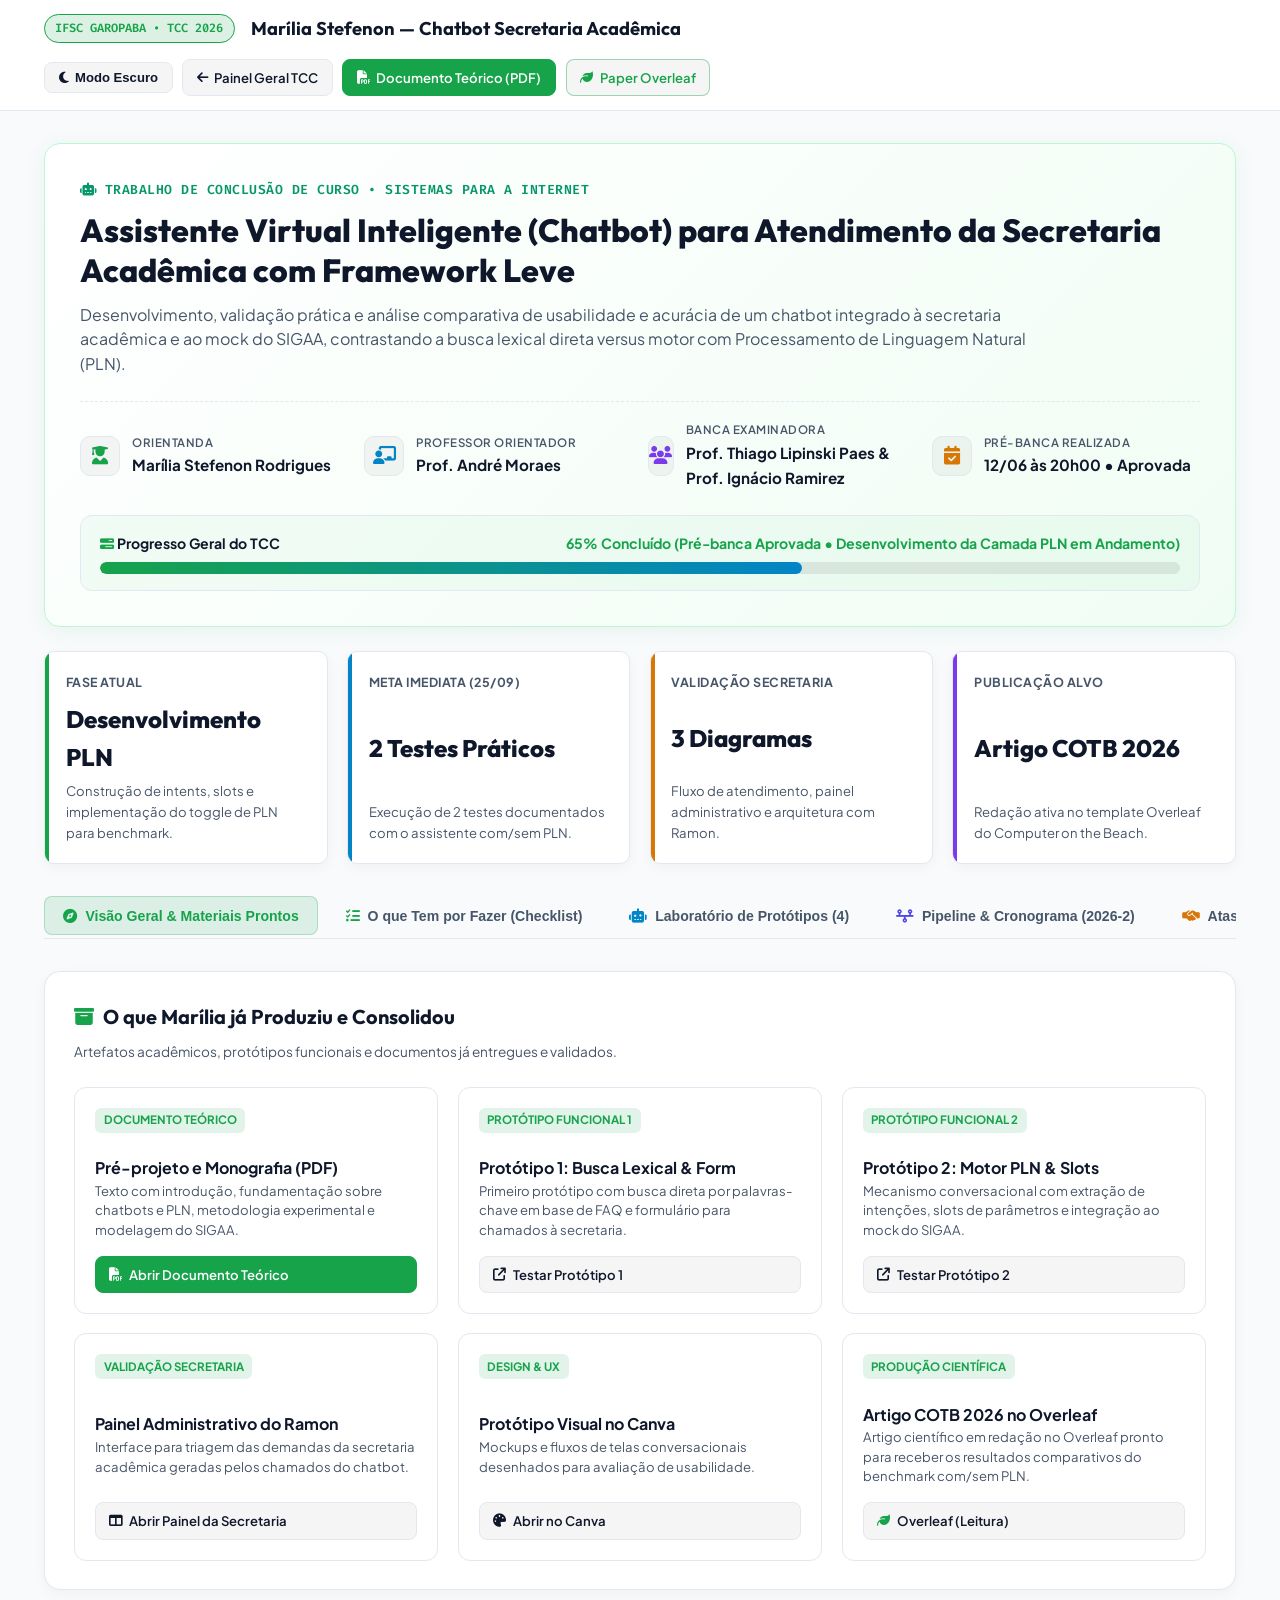
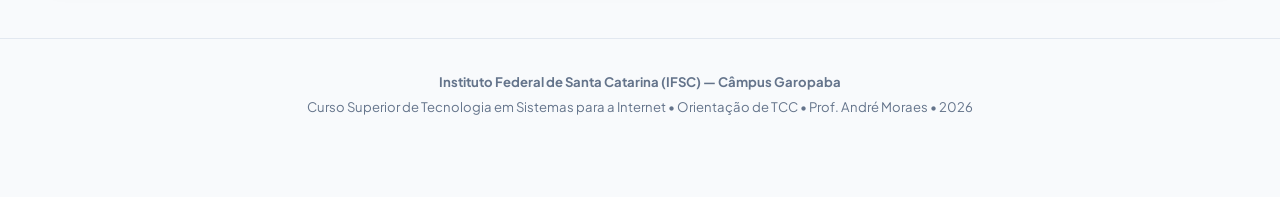
==== commit 59962efb: "Reformulacao do dashboard de Marilia com layout modular em guias no padrao de Guilherme" ====
--- a/index.html
+++ b/index.html
@@ -1,17 +1,16 @@
 <!DOCTYPE html>
-<html lang="pt-BR">
+<html lang="pt-BR" data-theme="light">
 <head>
   <meta charset="UTF-8">
   <meta name="viewport" content="width=device-width, initial-scale=1.0">
   <title>Dashboard de TCC — Marília Stefenon | IFSC Garopaba</title>
   
-  <!-- Google Fonts & Bootstrap Icons -->
+  <!-- Fonts & Icons -->
   <link rel="preconnect" href="https://fonts.googleapis.com">
   <link rel="preconnect" href="https://fonts.gstatic.com" crossorigin>
   <link href="https://fonts.googleapis.com/css2?family=Fira+Code:wght@400;500;600&family=Outfit:wght@400;500;600;700;800&family=Plus+Jakarta+Sans:wght@400;500;600;700&display=swap" rel="stylesheet">
-  <link rel="stylesheet" href="https://cdn.jsdelivr.net/npm/bootstrap-icons@1.11.3/font/bootstrap-icons.min.css">
+  <link rel="stylesheet" href="https://cdnjs.cloudflare.com/ajax/libs/font-awesome/6.4.0/css/all.min.css">
   
-  <!-- Vanilla CSS Design System -->
   <style>
     :root, [data-theme="light"] {
       --ifsc-green: #16a34a;
@@ -25,6 +24,7 @@
       --border-color: #e2e8f0;
       --text-main: #0f172a;
       --text-muted: #475569;
+      --text-dim: #64748b;
       --header-bg: rgba(255, 255, 255, 0.92);
       --hero-bg: linear-gradient(135deg, #ffffff 0%, #f0fdf4 100%);
       --hero-border: #bbf7d0;
@@ -32,6 +32,7 @@
       --progress-bg: rgba(0, 0, 0, 0.08);
       
       --accent-blue: #0284c7;
+      --accent-indigo: #4f46e5;
       --accent-emerald: #059669;
       --accent-purple: #7c3aed;
       --accent-amber: #d97706;
@@ -56,13 +57,15 @@
       --border-color: rgba(255, 255, 255, 0.1);
       --text-main: #f8fafc;
       --text-muted: #94a3b8;
-      --header-bg: rgba(19, 27, 46, 0.85);
+      --text-dim: #64748b;
+      --header-bg: rgba(19, 27, 46, 0.88);
       --hero-bg: linear-gradient(135deg, rgba(19, 27, 46, 0.9) 0%, rgba(15, 23, 42, 0.95) 100%);
       --hero-border: rgba(255, 255, 255, 0.1);
       --chip-bg: rgba(255, 255, 255, 0.05);
       --progress-bg: rgba(255, 255, 255, 0.1);
       
       --accent-blue: #38bdf8;
+      --accent-indigo: #818cf8;
       --accent-emerald: #34d399;
       --accent-purple: #c084fc;
       --accent-amber: #fbbf24;
@@ -75,12 +78,7 @@
       --shadow-glow: 0 0 20px rgba(56, 189, 248, 0.15);
     }
 
-    * {
-      box-sizing: border-box;
-      margin: 0;
-      padding: 0;
-    }
-
+    * { box-sizing: border-box; margin: 0; padding: 0; }
     body {
       font-family: 'Plus Jakarta Sans', sans-serif;
       background-color: var(--bg-dark);
@@ -88,30 +86,32 @@
       line-height: 1.6;
       min-height: 100vh;
       padding-bottom: 3rem;
-    }
-
-    /* Container Principal */
+      transition: background-color 0.25s ease, color 0.25s ease;
+    }
+
     .container {
-      max-width: 1200px;
+      max-width: 1240px;
       margin: 0 auto;
       padding: 0 1.5rem;
     }
 
-    /* Header Nav */
-    .app-header {
+    /* HEADER */
+    header {
       background: var(--header-bg);
       backdrop-filter: blur(12px);
       border-bottom: 1px solid var(--border-color);
       position: sticky;
       top: 0;
       z-index: 100;
-      padding: 0.8rem 0;
+      padding: 0.85rem 0;
     }
 
     .nav-wrapper {
       display: flex;
       justify-content: space-between;
       align-items: center;
+      gap: 1rem;
+      flex-wrap: wrap;
     }
 
     .brand-group {
@@ -121,13 +121,13 @@
     }
 
     .brand-badge {
-      background: rgba(22, 163, 74, 0.2);
+      background: rgba(22, 163, 74, 0.15);
       border: 1px solid var(--ifsc-green);
-      color: var(--accent-emerald);
+      color: var(--ifsc-green);
       font-family: 'Fira Code', monospace;
       font-size: 0.75rem;
       font-weight: 600;
-      padding: 0.2rem 0.6rem;
+      padding: 0.25rem 0.65rem;
       border-radius: 20px;
     }
 
@@ -140,73 +140,63 @@
 
     .nav-actions {
       display: flex;
-      gap: 0.8rem;
+      gap: 0.6rem;
       align-items: center;
+      flex-wrap: wrap;
     }
 
     .btn-nav {
       background: var(--chip-bg);
-      cursor: pointer;
       border: 1px solid var(--border-color);
       color: var(--text-main);
-      padding: 0.45rem 0.9rem;
+      padding: 0.45rem 0.85rem;
       border-radius: 8px;
-      font-size: 0.85rem;
+      font-size: 0.82rem;
       font-weight: 600;
       text-decoration: none;
       display: inline-flex;
       align-items: center;
       gap: 0.4rem;
       transition: all 0.2s ease;
+      cursor: pointer;
     }
 
     .btn-nav:hover {
-      background: rgba(56, 189, 248, 0.15);
-      border-color: var(--accent-blue);
-      color: var(--accent-blue);
+      background: rgba(22, 163, 74, 0.12);
+      border-color: var(--ifsc-green);
+      color: var(--ifsc-green);
     }
 
     .btn-nav-primary {
       background: var(--ifsc-green);
       border-color: var(--ifsc-green);
-      color: white;
-    }
-
+      color: #ffffff !important;
+    }
     .btn-nav-primary:hover {
       background: var(--ifsc-green-dark);
-      color: white;
-    }
-
-    /* Hero Banner */
+      border-color: var(--ifsc-green-dark);
+      color: #ffffff !important;
+    }
+
+    /* HERO BANNER */
     .hero-banner {
       background: var(--hero-bg);
       border: 1px solid var(--hero-border);
       border-radius: var(--radius-lg);
-      padding: 2rem;
+      padding: 2.2rem;
       margin: 2rem 0 1.5rem 0;
       position: relative;
       overflow: hidden;
       box-shadow: var(--shadow-glow);
     }
 
-    .hero-banner::before {
-      content: '';
-      position: absolute;
-      top: -50%;
-      right: -10%;
-      width: 400px;
-      height: 400px;
-      background: radial-gradient(circle, rgba(56, 189, 248, 0.12) 0%, rgba(0, 0, 0, 0) 70%);
-      pointer-events: none;
-    }
-
     .hero-tag {
-      color: var(--accent-blue);
+      color: var(--accent-emerald);
       font-family: 'Fira Code', monospace;
-      font-size: 0.85rem;
+      font-size: 0.82rem;
       font-weight: 600;
       letter-spacing: 0.5px;
-      margin-bottom: 0.5rem;
+      margin-bottom: 0.6rem;
       display: flex;
       align-items: center;
       gap: 0.5rem;
@@ -214,21 +204,21 @@
 
     .hero-title {
       font-family: 'Outfit', sans-serif;
-      font-size: 2.1rem;
+      font-size: 2rem;
       font-weight: 800;
-      line-height: 1.2;
+      line-height: 1.25;
       color: var(--text-main);
       margin-bottom: 0.8rem;
     }
 
     .hero-subtitle {
       color: var(--text-muted);
-      font-size: 1.05rem;
-      max-width: 850px;
+      font-size: 1rem;
+      max-width: 960px;
       margin-bottom: 1.5rem;
-    }
-
-    /* Meta Info Grid */
+      line-height: 1.55;
+    }
+
     .meta-info-grid {
       display: grid;
       grid-template-columns: repeat(auto-fit, minmax(220px, 1fr));
@@ -245,15 +235,15 @@
     }
 
     .meta-icon {
-      width: 38px;
-      height: 38px;
-      border-radius: 8px;
+      width: 40px;
+      height: 40px;
+      border-radius: 10px;
       background: var(--chip-bg);
       border: 1px solid var(--border-color);
       display: flex;
       align-items: center;
       justify-content: center;
-      font-size: 1.1rem;
+      font-size: 1.15rem;
     }
 
     .meta-text label {
@@ -271,9 +261,13 @@
       color: var(--text-main);
     }
 
-    /* Progress Bar */
+    /* Progress bar */
     .overall-progress-box {
       margin-top: 1.5rem;
+      background: rgba(22, 163, 74, 0.04);
+      padding: 1rem 1.2rem;
+      border-radius: 12px;
+      border: 1px solid var(--border-color);
     }
 
     .progress-header {
@@ -281,7 +275,9 @@
       justify-content: space-between;
       font-size: 0.88rem;
       font-weight: 700;
-      margin-bottom: 0.4rem;
+      margin-bottom: 0.5rem;
+      flex-wrap: wrap;
+      gap: 0.5rem;
     }
 
     .progress-bar-bg {
@@ -292,16 +288,16 @@
     }
 
     .progress-bar-fill {
-      background: linear-gradient(90deg, var(--ifsc-green) 0%, var(--accent-emerald) 100%);
+      background: linear-gradient(90deg, var(--ifsc-green) 0%, var(--accent-blue) 100%);
       height: 100%;
       border-radius: 10px;
       transition: width 0.4s ease;
     }
 
-    /* Cards KPI */
+    /* KPI CARDS */
     .kpi-grid {
       display: grid;
-      grid-template-columns: repeat(auto-fit, minmax(260px, 1fr));
+      grid-template-columns: repeat(auto-fit, minmax(240px, 1fr));
       gap: 1.2rem;
       margin-bottom: 2rem;
     }
@@ -314,500 +310,348 @@
       display: flex;
       flex-direction: column;
       justify-content: space-between;
+      box-shadow: var(--shadow-card);
       transition: transform 0.2s ease, border-color 0.2s ease;
+      position: relative;
+      overflow: hidden;
     }
 
     .kpi-card:hover {
-      transform: translateY(-3px);
-      border-color: rgba(255, 255, 255, 0.25);
-    }
-
-    .kpi-header {
-      display: flex;
-      justify-content: space-between;
-      align-items: center;
-      margin-bottom: 0.8rem;
+      transform: translateY(-2px);
+      border-color: var(--ifsc-green);
+    }
+
+    .kpi-card::after {
+      content: "";
+      position: absolute;
+      top: 0;
+      left: 0;
+      width: 4px;
+      height: 100%;
+      background: var(--accent, var(--ifsc-green));
     }
 
     .kpi-title {
-      font-size: 0.8rem;
+      font-size: 0.78rem;
       font-weight: 700;
       color: var(--text-muted);
       text-transform: uppercase;
       letter-spacing: 0.5px;
     }
 
-    .kpi-badge {
-      padding: 0.2rem 0.6rem;
-      border-radius: 12px;
-      font-size: 0.72rem;
-      font-weight: 700;
-      font-family: 'Fira Code', monospace;
-    }
-
-    .badge-amber { background: rgba(245, 158, 11, 0.2); color: var(--accent-amber); border: 1px solid rgba(245, 158, 11, 0.4); }
-    .badge-blue { background: rgba(56, 189, 248, 0.2); color: var(--accent-blue); border: 1px solid rgba(56, 189, 248, 0.4); }
-    .badge-purple { background: rgba(192, 132, 252, 0.2); color: var(--accent-purple); border: 1px solid rgba(192, 132, 252, 0.4); }
-    .badge-emerald { background: rgba(52, 211, 153, 0.2); color: var(--accent-emerald); border: 1px solid rgba(52, 211, 153, 0.4); }
-
     .kpi-value {
       font-family: 'Outfit', sans-serif;
-      font-size: 1.35rem;
-      font-weight: 700;
+      font-size: 1.5rem;
+      font-weight: 800;
       color: var(--text-main);
-      margin-bottom: 0.3rem;
+      margin: 0.4rem 0 0.2rem 0;
     }
 
     .kpi-desc {
-      font-size: 0.85rem;
+      font-size: 0.82rem;
       color: var(--text-muted);
-      line-height: 1.4;
-    }
-
-    /* Section Headings */
-    .section-header {
-      margin: 2.2rem 0 1.2rem 0;
-      display: flex;
-      justify-content: space-between;
-      align-items: flex-end;
-    }
-
-    .section-title {
-      font-family: 'Outfit', sans-serif;
-      font-size: 1.5rem;
-      font-weight: 700;
+    }
+
+    /* TABS NAVIGATION */
+    .tabs-nav {
+      display: flex;
+      gap: 0.5rem;
+      border-bottom: 1px solid var(--border-color);
+      margin-bottom: 2rem;
+      overflow-x: auto;
+      padding-bottom: 0.2rem;
+    }
+
+    .tab-btn {
+      background: transparent;
+      border: 1px solid transparent;
+      color: var(--text-muted);
+      padding: 0.65rem 1.15rem;
+      border-radius: 8px;
+      font-size: 0.88rem;
+      font-weight: 600;
+      cursor: pointer;
+      display: flex;
+      align-items: center;
+      gap: 0.5rem;
+      white-space: nowrap;
+      transition: all 0.2s ease;
+    }
+
+    .tab-btn:hover {
       color: var(--text-main);
-      display: flex;
-      align-items: center;
-      gap: 0.6rem;
-    }
-
-    .section-subtitle {
-      font-size: 0.9rem;
-      color: var(--text-muted);
-      margin-top: 0.2rem;
-    }
-
-    /* Roadmap Timeline */
-    .roadmap-container {
+      background: var(--chip-bg);
+    }
+
+    .tab-btn.active {
+      color: var(--ifsc-green);
+      background: rgba(22, 163, 74, 0.12);
+      border-color: rgba(22, 163, 74, 0.25);
+    }
+
+    .tab-pane {
+      display: none;
+      animation: fadeIn 0.3s ease forwards;
+    }
+    .tab-pane.active {
+      display: block;
+    }
+
+    @keyframes fadeIn {
+      from { opacity: 0; transform: translateY(6px); }
+      to { opacity: 1; transform: translateY(0); }
+    }
+
+    /* CARDS & CONTAINERS */
+    .content-box {
       background: var(--bg-card);
       border: 1px solid var(--border-color);
       border-radius: var(--radius-lg);
-      padding: 1.5rem;
-      margin-bottom: 2.5rem;
-    }
-
-    .timeline {
+      padding: 1.8rem;
+      box-shadow: var(--shadow-card);
+      margin-bottom: 2rem;
+    }
+
+    .box-title {
+      font-family: 'Outfit', sans-serif;
+      font-size: 1.25rem;
+      font-weight: 700;
+      color: var(--text-main);
+      display: flex;
+      align-items: center;
+      gap: 0.6rem;
+      margin-bottom: 0.5rem;
+    }
+
+    .box-desc {
+      font-size: 0.85rem;
+      color: var(--text-muted);
+      margin-bottom: 1.5rem;
+    }
+
+    /* GRID DE MATERIAIS PRODUZIDOS */
+    .artifacts-grid {
+      display: grid;
+      grid-template-columns: repeat(auto-fit, minmax(280px, 1fr));
+      gap: 1.2rem;
+    }
+
+    .artifact-card {
+      background: var(--bg-surface);
+      border: 1px solid var(--border-color);
+      border-radius: 12px;
+      padding: 1.25rem;
       display: flex;
       flex-direction: column;
-      gap: 1.2rem;
-      position: relative;
-    }
-
-    .timeline::before {
-      content: '';
-      position: absolute;
-      top: 15px;
-      bottom: 15px;
-      left: 20px;
-      width: 2px;
-      background: var(--progress-bg);
-    }
-
-    .timeline-item {
-      display: flex;
-      gap: 1.5rem;
-      position: relative;
-      z-index: 1;
-    }
-
-    .timeline-dot {
-      width: 42px;
-      height: 42px;
-      border-radius: 50%;
-      background: #1e293b;
-      border: 2px solid var(--border-color);
-      display: flex;
-      align-items: center;
-      justify-content: center;
+      justify-content: space-between;
+      gap: 1rem;
+      transition: transform 0.2s ease, border-color 0.2s ease;
+    }
+    .artifact-card:hover {
+      transform: translateY(-2px);
+      border-color: var(--ifsc-green);
+    }
+
+    .artifact-badge {
+      font-size: 0.72rem;
       font-weight: 700;
-      font-size: 0.95rem;
-      color: var(--text-muted);
-      flex-shrink: 0;
-    }
-
-    .timeline-item.done .timeline-dot {
-      background: rgba(16, 185, 129, 0.2);
-      border-color: var(--accent-emerald);
-      color: var(--accent-emerald);
-    }
-
-    .timeline-item.active .timeline-dot {
-      background: rgba(56, 189, 248, 0.2);
-      border-color: var(--accent-blue);
-      color: var(--accent-blue);
-      box-shadow: 0 0 12px rgba(56, 189, 248, 0.4);
-    }
-
-    .timeline-card {
-      background: rgba(15, 23, 42, 0.6);
-      border: 1px solid var(--border-color);
-      border-radius: var(--radius-md);
-      padding: 1.2rem;
-      flex: 1;
-    }
-
-    .timeline-header {
-      display: flex;
-      justify-content: space-between;
-      align-items: center;
-      margin-bottom: 0.6rem;
-      flex-wrap: wrap;
-      gap: 0.5rem;
-    }
-
-    .stage-name {
-      font-family: 'Outfit', sans-serif;
-      font-size: 1.1rem;
+      padding: 0.2rem 0.55rem;
+      border-radius: 6px;
+      background: rgba(22, 163, 74, 0.12);
+      color: var(--ifsc-green);
+      display: inline-block;
+      align-self: flex-start;
+    }
+
+    .artifact-title {
+      font-size: 1rem;
       font-weight: 700;
-      color: white;
-    }
-
-    .stage-meta {
-      display: flex;
-      gap: 0.6rem;
-      align-items: center;
-    }
-
-    .stage-date {
-      font-family: 'Fira Code', monospace;
-      font-size: 0.78rem;
-      color: var(--text-muted);
-      background: var(--chip-bg);
-      padding: 0.2rem 0.6rem;
-      border-radius: 4px;
-    }
-
-    .stage-status {
-      font-size: 0.75rem;
-      font-weight: 700;
-      padding: 0.2rem 0.6rem;
-      border-radius: 12px;
-    }
-
-    .status-done { background: rgba(16, 185, 129, 0.2); color: var(--accent-emerald); }
-    .status-active { background: rgba(56, 189, 248, 0.2); color: var(--accent-blue); }
-    .status-pending { background: rgba(148, 163, 184, 0.15); color: var(--text-muted); }
-
-    .task-list {
-      list-style: none;
-      margin-top: 1rem;
-      display: grid;
-      grid-template-columns: repeat(auto-fit, minmax(320px, 1fr));
-      gap: 0.75rem;
-    }
-
-    .task-item {
-      font-size: 0.88rem;
       color: var(--text-main);
-      display: flex;
-      align-items: flex-start;
-      gap: 0.65rem;
-      background: rgba(255, 255, 255, 0.03);
-      border: 1px solid rgba(255, 255, 255, 0.05);
-      padding: 0.65rem 0.85rem;
-      border-radius: 8px;
-      transition: all 0.2s ease;
-    }
-
-    .task-item:hover {
-      background: var(--chip-bg);
-      border-color: rgba(255, 255, 255, 0.12);
-    }
-
-    .task-item i {
-      margin-top: 2px;
-      font-size: 1rem;
-      flex-shrink: 0;
-    }
-
-    .task-content {
-      display: flex;
-      flex-direction: column;
-      gap: 0.25rem;
-    }
-
-    .task-title {
-      font-weight: 600;
-      color: white;
-      font-size: 0.88rem;
-    }
-
-    .task-subtext {
-      font-size: 0.78rem;
-      color: var(--text-muted);
-      line-height: 1.45;
-    }
-
-    /* Prototype Grid */
-    .prototype-grid {
-      display: grid;
-      grid-template-columns: repeat(auto-fit, minmax(270px, 1fr));
-      gap: 1.2rem;
-      margin-bottom: 2.5rem;
-    }
-
-    .proto-card {
-      background: var(--bg-card);
-      border: 1px solid var(--border-color);
-      border-radius: var(--radius-md);
-      padding: 1.3rem;
-      position: relative;
-    }
-
-    .proto-number {
-      font-family: 'Fira Code', monospace;
-      font-size: 0.78rem;
-      font-weight: 700;
-      padding: 0.2rem 0.6rem;
-      border-radius: 4px;
-      display: inline-block;
-      margin-bottom: 0.6rem;
-    }
-
-    .proto-title {
-      font-family: 'Outfit', sans-serif;
-      font-size: 1.15rem;
-      font-weight: 700;
-      color: white;
-      margin-bottom: 0.5rem;
-    }
-
-    .proto-period {
-      font-size: 0.8rem;
-      color: var(--accent-amber);
-      font-weight: 600;
-      margin-bottom: 0.8rem;
-      display: flex;
-      align-items: center;
-      gap: 0.4rem;
-    }
-
-    .proto-desc {
-      font-size: 0.88rem;
+      margin-top: 0.4rem;
+    }
+
+    .artifact-desc {
+      font-size: 0.82rem;
       color: var(--text-muted);
       line-height: 1.5;
     }
 
-    /* Tabs Component (Paper Guidelines) */
-    .paper-guidelines-box {
-      background: var(--bg-card);
+    /* CHECKLIST DE PRÓXIMOS PASSOS */
+    .checklist-group {
+      display: flex;
+      flex-direction: column;
+      gap: 0.75rem;
+      margin-bottom: 1.5rem;
+    }
+
+    .check-item {
+      display: flex;
+      align-items: flex-start;
+      gap: 0.85rem;
+      padding: 0.9rem 1.1rem;
+      border-radius: 10px;
+      background: var(--bg-surface);
       border: 1px solid var(--border-color);
-      border-radius: var(--radius-lg);
-      padding: 1.5rem;
-      margin-bottom: 2.5rem;
-    }
-
-    .tab-buttons {
-      display: flex;
+      transition: all 0.2s ease;
+    }
+    .check-item:hover {
+      border-color: var(--ifsc-green);
+      background: rgba(22, 163, 74, 0.02);
+    }
+    .check-item.done {
+      border-left: 4px solid var(--ifsc-green);
+    }
+    .check-item.current {
+      border-left: 4px solid var(--accent-blue);
+      background: rgba(2, 132, 199, 0.03);
+    }
+    .check-item.urgent {
+      border-left: 4px solid var(--accent-amber);
+      background: rgba(217, 119, 6, 0.03);
+    }
+
+    .check-icon {
+      font-size: 1.2rem;
+      margin-top: 2px;
+      flex-shrink: 0;
+    }
+    .check-item.done .check-icon { color: var(--ifsc-green); }
+    .check-item.current .check-icon { color: var(--accent-blue); }
+    .check-item.urgent .check-icon { color: var(--accent-amber); }
+
+    .check-content h4 {
+      font-size: 0.92rem;
+      font-weight: 700;
+      color: var(--text-main);
+      display: flex;
+      align-items: center;
       gap: 0.5rem;
-      overflow-x: auto;
-      padding-bottom: 0.8rem;
-      border-bottom: 1px solid var(--border-color);
-      margin-bottom: 1.2rem;
-    }
-
-    .tab-btn {
-      background: var(--chip-bg);
-      border: 1px solid var(--border-color);
+    }
+    .check-content p {
+      font-size: 0.8rem;
       color: var(--text-muted);
-      padding: 0.5rem 1rem;
-      border-radius: 8px;
-      font-size: 0.85rem;
-      font-weight: 600;
-      cursor: pointer;
-      white-space: nowrap;
-      transition: all 0.2s ease;
-    }
-
-    .tab-btn:hover {
-      background: var(--progress-bg);
-      color: white;
-    }
-
-    .tab-btn.active {
-      background: var(--accent-blue);
-      border-color: var(--accent-blue);
-      color: white;
-    }
-
-    .tab-content {
-      display: none;
-    }
-
-    .tab-content.active {
-      display: block;
-      animation: fadeIn 0.3s ease;
-    }
-
-    @keyframes fadeIn {
-      from { opacity: 0; transform: translateY(4px); }
-      to { opacity: 1; transform: translateY(0); }
-    }
-
-    .guideline-list {
-      list-style: none;
-      display: flex;
-      flex-direction: column;
-      gap: 0.6rem;
-    }
-
-    .guideline-item {
-      background: rgba(15, 23, 42, 0.5);
-      border-left: 3px solid var(--accent-blue);
-      padding: 0.7rem 1rem;
-      border-radius: 0 8px 8px 0;
-      font-size: 0.9rem;
-      line-height: 1.5;
-    }
-
-    /* Interactive Checklist */
-    .checklist-box {
-      background: var(--bg-card);
-      border: 1px solid var(--border-color);
-      border-radius: var(--radius-lg);
-      padding: 1.5rem;
-      margin-bottom: 2.5rem;
-    }
-
-    .check-item {
-      display: flex;
-      align-items: center;
-      gap: 0.8rem;
-      padding: 0.75rem 1rem;
-      background: rgba(15, 23, 42, 0.6);
-      border: 1px solid var(--border-color);
-      border-radius: 8px;
-      margin-bottom: 0.6rem;
-      cursor: pointer;
-      transition: background 0.2s ease;
-    }
-
-    .check-item:hover {
-      background: rgba(30, 41, 59, 0.8);
-    }
-
-    .check-checkbox {
-      width: 20px;
-      height: 20px;
-      border-radius: 4px;
-      border: 2px solid var(--text-muted);
-      display: flex;
-      align-items: center;
-      justify-content: center;
-      flex-shrink: 0;
-      transition: all 0.2s ease;
-    }
-
-    .check-item.checked .check-checkbox {
-      background: var(--accent-emerald);
-      border-color: var(--accent-emerald);
-      color: black;
-    }
-
-    .check-item.checked span {
-      text-decoration: line-through;
-      color: var(--text-muted);
-    }
-
-    /* Links & Resources Cards */
-    .links-grid {
+      margin-top: 3px;
+      line-height: 1.45;
+    }
+
+    /* PROTOTYPES LAB GRID */
+    .prototypes-lab-grid {
       display: grid;
       grid-template-columns: repeat(auto-fit, minmax(280px, 1fr));
+      gap: 1.3rem;
+    }
+
+    .proto-box {
+      background: var(--bg-surface);
+      border: 1px solid var(--border-color);
+      border-radius: 14px;
+      padding: 1.3rem;
+      display: flex;
+      flex-direction: column;
+      justify-content: space-between;
       gap: 1rem;
-    }
-
-    .link-card {
+      box-shadow: var(--shadow-sm);
+      position: relative;
+      transition: all 0.25s ease;
+    }
+    .proto-box:hover {
+      transform: translateY(-3px);
+      box-shadow: var(--shadow-card);
+      border-color: var(--ifsc-green);
+    }
+
+    /* ACCORDION SECTIONS DA BANCA */
+    .banca-section {
+      border: 1px solid var(--border-color);
+      border-radius: 10px;
+      margin-bottom: 0.75rem;
+      overflow: hidden;
+      background: var(--bg-surface);
+    }
+
+    .banca-header {
+      display: flex;
+      align-items: center;
+      gap: 0.75rem;
+      padding: 0.9rem 1.2rem;
+      cursor: pointer;
+      user-select: none;
+      background: var(--bg-surface);
+      transition: background 0.15s ease;
+    }
+    .banca-header:hover {
+      background: var(--bg-card-hover);
+    }
+
+    .banca-title {
+      font-size: 0.92rem;
+      font-weight: 600;
+      color: var(--text-main);
+      flex: 1;
+    }
+
+    .banca-chevron {
+      color: var(--text-dim);
+      transition: transform 0.2s ease;
+    }
+    .banca-chevron.open {
+      transform: rotate(180deg);
+    }
+
+    .banca-body {
+      padding: 1rem 1.2rem;
+      border-top: 1px solid var(--border-color);
+      display: none;
       background: var(--bg-card);
-      border: 1px solid var(--border-color);
-      border-radius: var(--radius-md);
-      padding: 1.2rem;
-      text-decoration: none;
-      color: var(--text-main);
-      display: flex;
-      align-items: center;
-      gap: 1rem;
-      transition: all 0.2s ease;
-    }
-
-    .link-card:hover {
-      border-color: var(--accent-blue);
-      transform: translateY(-2px);
-      background: var(--bg-card-hover);
-    }
-
-    .link-icon {
-      width: 44px;
-      height: 44px;
-      border-radius: 10px;
-      background: rgba(56, 189, 248, 0.15);
-      color: var(--accent-blue);
-      display: flex;
-      align-items: center;
-      justify-content: center;
-      font-size: 1.3rem;
-      flex-shrink: 0;
-    }
-
-    .link-info h4 {
-      font-size: 0.95rem;
+    }
+    .banca-body.open {
+      display: block;
+    }
+
+    .badge-status-item {
+      font-size: 0.72rem;
       font-weight: 700;
-      color: white;
-    }
-
-    .link-info p {
-      font-size: 0.8rem;
-      color: var(--text-muted);
-    }
-
-    /* Footer */
-    .app-footer {
+      padding: 0.2rem 0.55rem;
+      border-radius: 6px;
+      text-transform: uppercase;
+      letter-spacing: 0.03em;
+    }
+    .badge-status-item.resolvido { background: rgba(22, 163, 74, 0.12); color: var(--ifsc-green); }
+    .badge-status-item.parcial { background: rgba(217, 119, 6, 0.12); color: var(--accent-amber); }
+    .badge-status-item.pendente { background: rgba(2, 132, 199, 0.12); color: var(--accent-blue); }
+
+    /* FOOTER */
+    footer {
       text-align: center;
       margin-top: 3rem;
-      padding-top: 1.5rem;
+      padding: 2rem 0;
       border-top: 1px solid var(--border-color);
-      font-size: 0.85rem;
-      color: var(--text-muted);
-    }
-
-    @media (max-width: 768px) {
-      .hero-title { font-size: 1.6rem; }
-      .nav-wrapper { flex-direction: column; gap: 0.8rem; align-items: flex-start; }
-      .meta-info-grid { grid-template-columns: 1fr; }
+      color: var(--text-dim);
+      font-size: 0.82rem;
     }
   </style>
 </head>
 <body>
 
-  <!-- Header Nav -->
-  <header class="app-header">
+  <!-- HEADER -->
+  <header>
     <div class="container nav-wrapper">
       <div class="brand-group">
-        <span class="brand-badge">IFSC GAROPABA</span>
-        <div class="brand-title">TCC — Marília Stefenon Rodrigues</div>
+        <span class="brand-badge">IFSC GAROPABA • TCC 2026</span>
+        <div class="brand-title">Marília Stefenon — Chatbot Secretaria Acadêmica</div>
       </div>
       <div class="nav-actions">
         <button id="themeToggleBtn" onclick="toggleTheme()" class="btn-nav" title="Alternar tema Claro / Escuro">
-          <i class="bi bi-moon-stars" id="themeIcon"></i> <span id="themeLabel">Modo Escuro</span>
+          <i class="fa-solid fa-moon" id="themeIcon"></i> <span id="themeLabel">Modo Escuro</span>
         </button>
-        <a href="https://chameoandre.github.io/orientacoes-tcc-superior-sistemas-para-internet/" class="btn-nav" title="Voltar ao Painel Geral de Orientações">
-          <i class="bi bi-arrow-left"></i> Painel Geral TCC
+        <a href="https://chameoandre.github.io/orientacoes-tcc-superior-sistemas-para-internet/" class="btn-nav" title="Voltar ao Painel Geral de TCC">
+          <i class="fa-solid fa-arrow-left"></i> Painel Geral TCC
         </a>
         <a href="document.pdf" target="_blank" class="btn-nav btn-nav-primary">
-          <i class="bi bi-file-earmark-pdf-fill"></i> Documento Teórico (PDF)
+          <i class="fa-solid fa-file-pdf"></i> Documento Teórico (PDF)
         </a>
-        <a href="https://github.com/chameoandre/Marilias-notes-and-Implementation-plan.git" target="_blank" class="btn-nav">
-          <i class="bi bi-github"></i> Repositório Git
+        <a href="https://www.overleaf.com/read/dbcswpzjpnhs#55b18d" target="_blank" class="btn-nav" style="border-color: rgba(22, 163, 74, 0.4); color: var(--ifsc-green);">
+          <i class="fa-solid fa-leaf"></i> Paper Overleaf
         </a>
       </div>
     </div>
@@ -815,30 +659,29 @@
 
   <main class="container">
 
-    <!-- Hero Banner -->
+    <!-- HERO BANNER -->
     <section class="hero-banner">
       <div class="hero-tag">
-        <i class="bi bi-robot"></i> PROJETO DE TCC DE TECNOLOGIA EM SISTEMAS PARA A INTERNET
+        <i class="fa-solid fa-robot"></i> TRABALHO DE CONCLUSÃO DE CURSO • SISTEMAS PARA A INTERNET
       </div>
       <h1 class="hero-title">
-        Assistente Virtual Inteligente (Chatbot) para Atendimento da Secretaria Acadêmica
+        Assistente Virtual Inteligente (Chatbot) para Atendimento da Secretaria Acadêmica com Framework Leve
       </h1>
       <p class="hero-subtitle">
-        Automação de respostas a dúvidas recorrentes e geração dinâmica de documentos institucionais para alunos e servidores do IFSC Câmpus Garopaba.
+        Desenvolvimento, validação prática e análise comparativa de usabilidade e acurácia de um chatbot integrado à secretaria acadêmica e ao mock do SIGAA, contrastando a busca lexical direta versus motor com Processamento de Linguagem Natural (PLN).
       </p>
 
-      <!-- Meta Info Grid -->
       <div class="meta-info-grid">
         <div class="meta-item">
-          <div class="meta-icon" style="color: var(--accent-emerald);"><i class="bi bi-person-badge-fill"></i></div>
+          <div class="meta-icon" style="color: var(--ifsc-green);"><i class="fa-solid fa-user-graduate"></i></div>
           <div class="meta-text">
-            <label>Aluna Orientanda</label>
+            <label>Orientanda</label>
             <span>Marília Stefenon Rodrigues</span>
           </div>
         </div>
 
         <div class="meta-item">
-          <div class="meta-icon" style="color: var(--accent-blue);"><i class="bi bi-person-workspace"></i></div>
+          <div class="meta-icon" style="color: var(--accent-blue);"><i class="fa-solid fa-chalkboard-user"></i></div>
           <div class="meta-text">
             <label>Professor Orientador</label>
             <span>Prof. André Moraes</span>
@@ -846,18 +689,18 @@
         </div>
 
         <div class="meta-item">
-          <div class="meta-icon" style="color: var(--accent-purple);"><i class="bi bi-building"></i></div>
+          <div class="meta-icon" style="color: var(--accent-purple);"><i class="fa-solid fa-users"></i></div>
           <div class="meta-text">
-            <label>Instituição / Câmpus</label>
-            <span>IFSC – Câmpus Garopaba</span>
+            <label>Banca Examinadora</label>
+            <span>Prof. Thiago Lipinski Paes & Prof. Ignácio Ramirez</span>
           </div>
         </div>
 
         <div class="meta-item">
-          <div class="meta-icon" style="color: var(--accent-amber);"><i class="bi bi-calendar-event-fill"></i></div>
+          <div class="meta-icon" style="color: var(--accent-amber);"><i class="fa-solid fa-calendar-check"></i></div>
           <div class="meta-text">
-            <label>Semestre Letivo</label>
-            <span>2026-2 (Defesa Set/2026)</span>
+            <label>Pré-banca Realizada</label>
+            <span>12/06 às 20h00 • Aprovada</span>
           </div>
         </div>
       </div>
@@ -865,735 +708,496 @@
       <!-- Barra de Progresso Geral -->
       <div class="overall-progress-box">
         <div class="progress-header">
-          <span style="color: var(--text-main);"><i class="bi bi-bar-chart-line-fill me-1"></i> Progresso Geral do TCC</span>
-          <span style="color: var(--accent-emerald);">25% Concluído (Etapa 0 Concluída • Etapa 1 Em Andamento)</span>
+          <span><i class="fa-solid fa-bars-progress" style="color: var(--ifsc-green);"></i> Progresso Geral do TCC</span>
+          <span style="color: var(--ifsc-green);">65% Concluído (Pré-banca Aprovada • Desenvolvimento da Camada PLN em Andamento)</span>
         </div>
         <div class="progress-bar-bg">
-          <div class="progress-bar-fill" style="width: 25%;"></div>
+          <div class="progress-bar-fill" style="width: 65%;"></div>
         </div>
       </div>
     </section>
 
-    <!-- KPI Cards Grid -->
+    <!-- KPI CARDS -->
     <div class="kpi-grid">
-      <div class="kpi-card">
-        <div class="kpi-header">
-          <span class="kpi-title">Etapa Atual</span>
-          <span class="kpi-badge badge-blue">EM ANDAMENTO</span>
-        </div>
-        <div class="kpi-value" style="color: var(--accent-blue);">Etapa 1</div>
-        <div class="kpi-desc">Mapeamento de Requisitos, entrevistas na Secretaria Acadêmica e coleta da base de FAQs.</div>
-      </div>
-
-      <div class="kpi-card">
-        <div class="kpi-header">
-          <span class="kpi-title">Protótipo em Foco</span>
-          <span class="kpi-badge badge-amber">PROTÓTIPO 1</span>
-        </div>
-        <div class="kpi-value" style="color: var(--accent-amber);">P1: Flask + Regex</div>
-        <div class="kpi-desc">Base local funcional com rotas HTTP, busca por palavras-chave em JSON e servidor Flask.</div>
-      </div>
-
-      <div class="kpi-card">
-        <div class="kpi-header">
-          <span class="kpi-title">Próximo Milestone</span>
-          <span class="kpi-badge badge-purple">MAIO / 2026</span>
-        </div>
-        <div class="kpi-value" style="color: var(--accent-purple);">Os 10 Processos</div>
-        <div class="kpi-desc">Mapear os 10 fluxos mais frequentes da secretaria e desenhar a árvore de decisão conversacional.</div>
-      </div>
-
-      <div class="kpi-card">
-        <div class="kpi-header">
-          <span class="kpi-title">Metas Finais</span>
-          <span class="kpi-badge badge-emerald">SETEMBRO / 2026</span>
-        </div>
-        <div class="kpi-value" style="color: var(--accent-emerald);">Paper SBC & P4</div>
-        <div class="kpi-desc">Artigo científico submetido no padrão SBC com avaliação de usabilidade (escala SUS).</div>
+      <div class="kpi-card" style="--accent: var(--ifsc-green);">
+        <div class="kpi-title">Fase Atual</div>
+        <div class="kpi-value">Desenvolvimento PLN</div>
+        <div class="kpi-desc">Construção de intents, slots e implementação do toggle de PLN para benchmark.</div>
+      </div>
+
+      <div class="kpi-card" style="--accent: var(--accent-blue);">
+        <div class="kpi-title">Meta Imediata (25/09)</div>
+        <div class="kpi-value">2 Testes Práticos</div>
+        <div class="kpi-desc">Execução de 2 testes documentados com o assistente com/sem PLN.</div>
+      </div>
+
+      <div class="kpi-card" style="--accent: var(--accent-amber);">
+        <div class="kpi-title">Validação Secretaria</div>
+        <div class="kpi-value">3 Diagramas</div>
+        <div class="kpi-desc">Fluxo de atendimento, painel administrativo e arquitetura com Ramon.</div>
+      </div>
+
+      <div class="kpi-card" style="--accent: var(--accent-purple);">
+        <div class="kpi-title">Publicação Alvo</div>
+        <div class="kpi-value">Artigo COTB 2026</div>
+        <div class="kpi-desc">Redação ativa no template Overleaf do Computer on the Beach.</div>
       </div>
     </div>
 
-    <!-- Seção: Laboratório de Protótipos Experimentais Online -->
-    <div class="section-header" style="margin-top: 1rem;">
-      <div>
-        <h2 class="section-title"><i class="bi bi-rocket-takeoff-fill" style="color: var(--accent-emerald);"></i> Laboratório Experimental de Protótipos (Online)</h2>
-        <p class="section-subtitle">Acesso direto aos 3 protótipos evolucionais em JavaScript e ao painel de controle do atendente da Secretaria:</p>
-      </div>
+    <!-- TABS BAR -->
+    <div class="tabs-nav">
+      <button class="tab-btn active" onclick="switchTab('tab-visao')">
+        <i class="fa-solid fa-compass"></i> Visão Geral & Materiais Prontos
+      </button>
+      <button class="tab-btn" onclick="switchTab('tab-passos')">
+        <i class="fa-solid fa-list-check" style="color: var(--ifsc-green);"></i> O que Tem por Fazer (Checklist)
+      </button>
+      <button class="tab-btn" onclick="switchTab('tab-prototipos')">
+        <i class="fa-solid fa-robot" style="color: var(--accent-blue);"></i> Laboratório de Protótipos (4)
+      </button>
+      <button class="tab-btn" onclick="switchTab('tab-cronograma')">
+        <i class="fa-solid fa-timeline" style="color: var(--accent-indigo);"></i> Pipeline & Cronograma (2026-2)
+      </button>
+      <button class="tab-btn" onclick="switchTab('tab-reunioes')">
+        <i class="fa-solid fa-handshake-simple" style="color: var(--accent-amber);"></i> Atas & Deliberações
+      </button>
+      <button class="tab-btn" onclick="switchTab('tab-links')">
+        <i class="fa-solid fa-folder-open" style="color: var(--accent-purple);"></i> Documentos & Overleaf
+      </button>
     </div>
 
-    <div style="display: grid; grid-template-columns: repeat(auto-fit, minmax(260px, 1fr)); gap: 1.25rem; margin-bottom: 2.5rem;">
-      
-      <!-- Card P1 -->
-      <div style="background: var(--bg-card); border: 1px solid rgba(56, 189, 248, 0.3); border-radius: var(--radius-lg); padding: 1.5rem; display: flex; flex-direction: column; justify-content: space-between; box-shadow: var(--shadow-sm);">
-        <div>
-          <div style="display: flex; justify-content: space-between; align-items: center; margin-bottom: 0.75rem;">
-            <span style="background: rgba(56, 189, 248, 0.15); color: var(--accent-blue); padding: 0.25rem 0.6rem; border-radius: 9999px; font-size: 0.75rem; font-weight: 700;">PROTÓTIPO 1</span>
-            <i class="bi bi-search" style="color: var(--accent-blue); font-size: 1.25rem;"></i>
-          </div>
-          <h3 style="font-size: 1.1rem; font-weight: 700; margin-bottom: 0.5rem; color: var(--text-main);">Busca Lexical & Formulário</h3>
-          <p style="color: var(--text-muted); font-size: 0.85rem; line-height: 1.5; margin-bottom: 1rem;">
-            Base determinística com <code>Fuse.js</code>, menus guiados, consulta de CPF/Matrícula e geração de PDF timbrado via <code>pdf-lib</code>.
-          </p>
-        </div>
-        <a href="prototipos/prototipo-1-lexical/index.html" style="background: var(--accent-blue); color: #0b0f19; text-decoration: none; padding: 0.65rem 1rem; border-radius: var(--radius-md); font-weight: 700; font-size: 0.85rem; display: flex; align-items: center; justify-content: center; gap: 0.4rem; transition: opacity 0.2s;">
-          <i class="bi bi-play-circle-fill"></i> Abrir Protótipo 1
-        </a>
-      </div>
-
-      <!-- Card P2 -->
-      <div style="background: var(--bg-card); border: 1px solid rgba(192, 132, 252, 0.3); border-radius: var(--radius-lg); padding: 1.5rem; display: flex; flex-direction: column; justify-content: space-between; box-shadow: var(--shadow-sm);">
-        <div>
-          <div style="display: flex; justify-content: space-between; align-items: center; margin-bottom: 0.75rem;">
-            <span style="background: rgba(192, 132, 252, 0.15); color: var(--accent-purple); padding: 0.25rem 0.6rem; border-radius: 9999px; font-size: 0.75rem; font-weight: 700;">PROTÓTIPO 2</span>
-            <i class="bi bi-cpu-fill" style="color: var(--accent-purple); font-size: 1.25rem;"></i>
-          </div>
-          <h3 style="font-size: 1.1rem; font-weight: 700; margin-bottom: 0.5rem; color: var(--text-main);">Motor de PLN & Slots</h3>
-          <p style="color: var(--text-muted); font-size: 0.85rem; line-height: 1.5; margin-bottom: 1rem;">
-            Classificador de intenções via similaridade textual, reconhecimento de entidades (NER) na frase e diálogo multi-turnos.
-          </p>
-        </div>
-        <a href="prototipos/prototipo-2-pln/index.html" style="background: var(--accent-purple); color: #0b0f19; text-decoration: none; padding: 0.65rem 1rem; border-radius: var(--radius-md); font-weight: 700; font-size: 0.85rem; display: flex; align-items: center; justify-content: center; gap: 0.4rem; transition: opacity 0.2s;">
-          <i class="bi bi-play-circle-fill"></i> Abrir Protótipo 2
-        </a>
-      </div>
-
-      <!-- Card P3 -->
-      <div style="background: var(--bg-card); border: 1px solid rgba(251, 191, 36, 0.3); border-radius: var(--radius-lg); padding: 1.5rem; display: flex; flex-direction: column; justify-content: space-between; box-shadow: var(--shadow-sm);">
-        <div>
-          <div style="display: flex; justify-content: space-between; align-items: center; margin-bottom: 0.75rem;">
-            <span style="background: rgba(251, 191, 36, 0.15); color: var(--accent-amber); padding: 0.25rem 0.6rem; border-radius: 9999px; font-size: 0.75rem; font-weight: 700;">PROTÓTIPO 3</span>
-            <i class="bi bi-robot" style="color: var(--accent-amber); font-size: 1.25rem;"></i>
-          </div>
-          <h3 style="font-size: 1.1rem; font-weight: 700; margin-bottom: 0.5rem; color: var(--text-main);">IA Generativa & Tools</h3>
-          <p style="color: var(--text-muted); font-size: 0.85rem; line-height: 1.5; margin-bottom: 1rem;">
-            Chamadas de ferramentas autônomas (*Function Calling*), contexto institucional RDP injetado e suporte a áudio por microfone.
-          </p>
-        </div>
-        <a href="prototipos/prototipo-3-llm/index.html" style="background: var(--accent-amber); color: #0b0f19; text-decoration: none; padding: 0.65rem 1rem; border-radius: var(--radius-md); font-weight: 700; font-size: 0.85rem; display: flex; align-items: center; justify-content: center; gap: 0.4rem; transition: opacity 0.2s;">
-          <i class="bi bi-play-circle-fill"></i> Abrir Protótipo 3
-        </a>
-      </div>
-
-      <!-- Card Painel Ramon -->
-      <div style="background: var(--bg-card); border: 1px solid rgba(34, 197, 94, 0.3); border-radius: var(--radius-lg); padding: 1.5rem; display: flex; flex-direction: column; justify-content: space-between; box-shadow: var(--shadow-sm);">
-        <div>
-          <div style="display: flex; justify-content: space-between; align-items: center; margin-bottom: 0.75rem;">
-            <span style="background: rgba(34, 197, 94, 0.15); color: var(--ifsc-green-light); padding: 0.25rem 0.6rem; border-radius: 9999px; font-size: 0.75rem; font-weight: 700;">ADMIN / SECRETARIA</span>
-            <i class="bi bi-shield-check" style="color: var(--ifsc-green-light); font-size: 1.25rem;"></i>
-          </div>
-          <h3 style="font-size: 1.1rem; font-weight: 700; margin-bottom: 0.5rem; color: var(--text-main);">Painel do Ramon</h3>
-          <p style="color: var(--text-muted); font-size: 0.85rem; line-height: 1.5; margin-bottom: 1rem;">
-            Fila de requerimentos em tempo real, visualização/reemissão de PDFs gerados e exportação de relatórios CSV para Excel/SIGAA.
-          </p>
-        </div>
-        <a href="prototipos/painel-secretaria/index.html" style="background: var(--ifsc-green); color: white; text-decoration: none; padding: 0.65rem 1rem; border-radius: var(--radius-md); font-weight: 700; font-size: 0.85rem; display: flex; align-items: center; justify-content: center; gap: 0.4rem; transition: opacity 0.2s;">
-          <i class="bi bi-speedometer2"></i> Abrir Painel da Secretaria
-        </a>
-      </div>
-
+    <!-- TAB 1: VISÃO GERAL & MATERIAIS PRONTOS -->
+    <div id="tab-visao" class="tab-pane active">
+      <div class="content-box">
+        <div class="box-title"><i class="fa-solid fa-box-archive" style="color: var(--ifsc-green);"></i> O que Marília já Produziu e Consolidou</div>
+        <div class="box-desc">Artefatos acadêmicos, protótipos funcionais e documentos já entregues e validados.</div>
+
+        <div class="artifacts-grid">
+          <div class="artifact-card">
+            <span class="artifact-badge">DOCUMENTO TEÓRICO</span>
+            <div>
+              <div class="artifact-title">Pré-projeto e Monografia (PDF)</div>
+              <div class="artifact-desc">Texto com introdução, fundamentação sobre chatbots e PLN, metodologia experimental e modelagem do SIGAA.</div>
+            </div>
+            <a href="document.pdf" target="_blank" class="btn-nav btn-nav-primary"><i class="fa-solid fa-file-pdf"></i> Abrir Documento Teórico</a>
+          </div>
+
+          <div class="artifact-card">
+            <span class="artifact-badge">PROTÓTIPO FUNCIONAL 1</span>
+            <div>
+              <div class="artifact-title">Protótipo 1: Busca Lexical & Form</div>
+              <div class="artifact-desc">Primeiro protótipo com busca direta por palavras-chave em base de FAQ e formulário para chamados à secretaria.</div>
+            </div>
+            <a href="prototipos/prototipo-1-lexical/index.html" target="_blank" class="btn-nav"><i class="fa-solid fa-arrow-up-right-from-square"></i> Testar Protótipo 1</a>
+          </div>
+
+          <div class="artifact-card">
+            <span class="artifact-badge">PROTÓTIPO FUNCIONAL 2</span>
+            <div>
+              <div class="artifact-title">Protótipo 2: Motor PLN & Slots</div>
+              <div class="artifact-desc">Mecanismo conversacional com extração de intenções, slots de parâmetros e integração ao mock do SIGAA.</div>
+            </div>
+            <a href="prototipos/prototipo-2-pln/index.html" target="_blank" class="btn-nav"><i class="fa-solid fa-arrow-up-right-from-square"></i> Testar Protótipo 2</a>
+          </div>
+
+          <div class="artifact-card">
+            <span class="artifact-badge">VALIDAÇÃO SECRETARIA</span>
+            <div>
+              <div class="artifact-title">Painel Administrativo do Ramon</div>
+              <div class="artifact-desc">Interface para triagem das demandas da secretaria acadêmica geradas pelos chamados do chatbot.</div>
+            </div>
+            <a href="prototipos/painel-secretaria/index.html" target="_blank" class="btn-nav"><i class="fa-solid fa-table-columns"></i> Abrir Painel da Secretaria</a>
+          </div>
+
+          <div class="artifact-card">
+            <span class="artifact-badge">DESIGN & UX</span>
+            <div>
+              <div class="artifact-title">Protótipo Visual no Canva</div>
+              <div class="artifact-desc">Mockups e fluxos de telas conversacionais desenhados para avaliação de usabilidade.</div>
+            </div>
+            <a href="https://www.canva.com/design/DAGwpH8wyio/i7u20WVU_0vb8Oj-3aBwtA/edit" target="_blank" class="btn-nav"><i class="fa-solid fa-palette"></i> Abrir no Canva</a>
+          </div>
+
+          <div class="artifact-card">
+            <span class="artifact-badge">PRODUÇÃO CIENTÍFICA</span>
+            <div>
+              <div class="artifact-title">Artigo COTB 2026 no Overleaf</div>
+              <div class="artifact-desc">Artigo científico em redação no Overleaf pronto para receber os resultados comparativos do benchmark com/sem PLN.</div>
+            </div>
+            <a href="https://www.overleaf.com/read/dbcswpzjpnhs#55b18d" target="_blank" class="btn-nav"><i class="fa-solid fa-leaf" style="color: var(--ifsc-green);"></i> Overleaf (Leitura)</a>
+          </div>
+        </div>
+      </div>
     </div>
 
-    <!-- Seção de Acompanhamento: Registro da Última Reunião com o Orientador -->
-    <div class="section-header" style="margin-top: 1.5rem;">
-      <div>
-        <h2 class="section-title"><i class="bi bi-calendar2-check-fill" style="color: var(--accent-emerald);"></i> Registro da Última Reunião de Orientação</h2>
-        <p class="section-subtitle">Deliberações oficiais, combinados e próximas entregas alinhadas com o Prof. André Moraes:</p>
+    <!-- TAB 2: PRÓXIMOS PASSOS & CHECKLIST -->
+    <div id="tab-passos" class="tab-pane">
+      <div class="content-box">
+        <div class="box-title"><i class="fa-solid fa-triangle-exclamation" style="color: var(--accent-amber);"></i> Metas Imediatas Acordadas em Orientação (25/09/2026)</div>
+        <div class="box-desc">Compromissos prioritários firmados no último encontro de orientação para o avanço da pesquisa.</div>
+
+        <div class="checklist-group">
+          <div class="check-item current">
+            <div class="check-icon"><i class="fa-solid fa-spinner fa-spin"></i></div>
+            <div class="check-content">
+              <h4>1. Concluir a Camada de PLN e Executar 2 Testes Práticos</h4>
+              <p>Finalizar a correspondência de intenções e extração de slots do assistente, executando e documentando pelo menos 2 testes práticos com interações de alunos.</p>
+            </div>
+          </div>
+
+          <div class="check-item current">
+            <div class="check-icon"><i class="fa-solid fa-toggle-on"></i></div>
+            <div class="check-content">
+              <h4>2. Implementar o Toggle Ligar/Desligar PLN no Chatbot (Benchmark)</h4>
+              <p>Adicionar uma chave seletora na interface para permitir testar a mesma pergunta com e sem a camada de PLN, gerando dados empíricos de acurácia e tempo para o artigo.</p>
+            </div>
+          </div>
+
+          <div class="check-item current">
+            <div class="check-icon"><i class="fa-solid fa-leaf"></i></div>
+            <div class="check-content">
+              <h4>3. Iniciar Redação do Artigo no Template do COTB 2026</h4>
+              <p>Estruturar no Overleaf o artigo segundo o template do <em>Computer on the Beach</em> (<a href="https://computeronthebeach.com.br" target="_blank" style="color: var(--ifsc-green); font-weight: 600;">computeronthebeach.com.br</a>), integrando os resultados preliminares.</p>
+            </div>
+          </div>
+
+          <div class="check-item">
+            <div class="check-icon"><i class="fa-solid fa-diagram-project"></i></div>
+            <div class="check-content">
+              <h4>4. Validar os 3 Diagramas de Processo com Ramon (Secretaria)</h4>
+              <p>Revisar com o servidor Ramon os diagramas: (a) Fluxo do Aluno, (b) Painel de Demandas e (c) Arquitetura de Integração com o SIGAA.</p>
+            </div>
+          </div>
+        </div>
+
+        <div class="box-title" style="margin-top: 2rem;"><i class="fa-solid fa-bars-staggered" style="color: var(--accent-indigo);"></i> Roteiro de Trilhas de Engenharia e Pesquisa</div>
+        <div class="box-desc">Organização do trabalho em frentes técnicas contínuas até a defesa final.</div>
+
+        <div class="checklist-group">
+          <div class="check-item done">
+            <div class="check-icon"><i class="fa-solid fa-circle-check"></i></div>
+            <div class="check-content">
+              <h4>Trilha 1: Mock de Dados do SIGAA & Base de FAQ da Secretaria</h4>
+              <p>Estrutura de dados simulada para consultas de histórico escolar, atestados de matrícula e trancamento de disciplinas.</p>
+            </div>
+          </div>
+
+          <div class="check-item current">
+            <div class="check-icon"><i class="fa-solid fa-brain"></i></div>
+            <div class="check-content">
+              <h4>Trilha 2: Motor de Processamento de Linguagem Natural (PLN)</h4>
+              <p>Classificação de intenções com tolerância a erros ortográficos, sinônimos acadêmicos e preenchimento de parâmetros (slots).</p>
+            </div>
+          </div>
+
+          <div class="check-item current">
+            <div class="check-icon"><i class="fa-solid fa-chart-line"></i></div>
+            <div class="check-content">
+              <h4>Trilha 3: Bateria Experimental de Benchmark (Léxico vs. PLN)</h4>
+              <p>Elaboração de 10 a 15 cenários de teste para avaliar taxa de acerto, ambiguidade e satisfação do usuário.</p>
+            </div>
+          </div>
+
+          <div class="check-item">
+            <div class="check-icon"><i class="fa-solid fa-file-contract"></i></div>
+            <div class="check-content">
+              <h4>Trilha 4: Redação da Monografia Final & Artigo SBC</h4>
+              <p>Consolidação do texto formal com fundamentação teórica, análise quantitativa dos testes e submissão ao orientador.</p>
+            </div>
+          </div>
+        </div>
       </div>
     </div>
 
-    <div style="background: var(--bg-card); border: 1px solid rgba(52, 211, 153, 0.35); border-radius: var(--radius-lg); padding: 1.75rem; margin-bottom: 2.5rem; box-shadow: 0 10px 25px rgba(0,0,0,0.25);">
-      <div style="display: flex; justify-content: space-between; align-items: flex-start; flex-wrap: wrap; gap: 1rem; margin-bottom: 1.25rem; border-bottom: 1px solid var(--border-color); padding-bottom: 1rem;">
-        <div>
-          <span style="background: rgba(52, 211, 153, 0.15); color: var(--accent-emerald); font-size: 0.78rem; font-weight: 700; padding: 0.3rem 0.8rem; border-radius: 20px; text-transform: uppercase; letter-spacing: 0.04em;">
-            <i class="bi bi-handshake-fill"></i> Alinhamento de Orientação • TCC
-          </span>
-          <h3 style="font-size: 1.25rem; font-weight: 700; color: var(--text-main); margin-top: 0.5rem;">
-            Avanços no Painel do ChatBot, PLN & Artigo Computer on the Beach (COTB)
-          </h3>
-          <p style="font-size: 0.84rem; color: var(--text-muted); margin-top: 0.25rem;">
-            Orientando: <strong>Marília Stefenon</strong> &bull; Orientador: <strong>Prof. Dr. André Moraes</strong>
-          </p>
-        </div>
-        <div style="text-align: right; background: rgba(0,0,0,0.25); padding: 0.6rem 1rem; border-radius: var(--radius-md); border: 1px solid var(--border-color);">
-          <div style="font-size: 0.76rem; color: var(--text-muted);">Data da Orientação</div>
-          <div style="font-size: 1.05rem; font-weight: 700; color: var(--accent-blue);"><i class="bi bi-calendar3"></i> 25/09/2026 às 14h30</div>
-        </div>
-      </div>
-
-      <div style="display: grid; grid-template-columns: repeat(auto-fit, minmax(320px, 1fr)); gap: 1.25rem;">
-        <div style="background: rgba(0,0,0,0.2); border-left: 4px solid var(--accent-amber); border-radius: 0 var(--radius-md) var(--radius-md) 0; padding: 1.1rem 1.25rem;">
-          <h4 style="font-size: 0.92rem; font-weight: 700; color: var(--accent-amber); margin-bottom: 0.6rem; display: flex; align-items: center; gap: 0.5rem;">
-            <i class="bi bi-list-check"></i> Deliberações e Acordos Firmados
-          </h4>
-          <ul style="margin-left: 1.2rem; font-size: 0.86rem; color: var(--text-main); line-height: 1.6;">
-            <li><strong>Finalizar a inclusão do uso de PLN</strong> na inteligência do ChatBot da Secretaria.</li>
-            <li><strong>Criar opção de alternar (com e sem PLN):</strong> permitir a ativação/desativação do PLN na interface para avaliar empiricamente a diferença de acurácia com e sem o modelo.</li>
-            <li><strong>Iniciar a escrita do artigo para o Computer on the Beach (COTB):</strong> revisar as regras oficiais do evento e o template para Overleaf (<a href="https://www.computeronthebeach.com.br" target="_blank" style="color: var(--accent-blue);">computeronthebeach.com.br</a>).</li>
-          </ul>
-        </div>
-
-        <div style="background: rgba(0,0,0,0.2); border-left: 4px solid var(--accent-emerald); border-radius: 0 var(--radius-md) var(--radius-md) 0; padding: 1.1rem 1.25rem;">
-          <h4 style="font-size: 0.92rem; font-weight: 700; color: var(--accent-emerald); margin-bottom: 0.6rem; display: flex; align-items: center; gap: 0.5rem;">
-            <i class="bi bi-bullseye"></i> Próxima Entrega Imediata
-          </h4>
-          <p style="font-size: 0.88rem; color: var(--text-main); font-weight: 600; line-height: 1.5;">
-            <i class="bi bi-check-circle-fill" style="color: var(--accent-emerald);"></i> Entrega do avanço do PLN com ao menos 2 testes práticos documentados.
-          </p>
-          <div style="margin-top: 0.85rem; font-size: 0.78rem; color: var(--text-muted); line-height: 1.5;">
-            <i class="bi bi-link-45deg" style="color: var(--accent-blue);"></i> Submissões COTB: <a href="https://www.computeronthebeach.com.br" target="_blank" style="color: var(--accent-blue);">computeronthebeach.com.br</a><br>
-            <i class="bi bi-gear-fill" style="color: var(--accent-purple);"></i> Protótipos: <code>repo/prototipos/prototipo-2-pln/</code>
-          </div>
-        </div>
-          <div style="margin-top: 0.85rem; font-size: 0.78rem; color: var(--text-muted); line-height: 1.5;">
-            <i class="bi bi-info-circle-fill" style="color: var(--accent-blue);"></i> Base de fluxo em: <code>documents/fluxo_chatbot.drawio</code><br>
-            <i class="bi bi-file-earmark-pdf-fill" style="color: var(--accent-rose);"></i> Paper base em: <code>papers-consulta/Artigo chatbot para secretaria academica.pdf</code>
+    <!-- TAB 3: LABORATÓRIO DE PROTÓTIPOS -->
+    <div id="tab-prototipos" class="tab-pane">
+      <div class="content-box">
+        <div class="box-title"><i class="fa-solid fa-flask" style="color: var(--accent-blue);"></i> Laboratório Experimental de Protótipos (Online)</div>
+        <div class="box-desc">Ambientes funcionais desenvolvidos incrementalmente para demonstrar a evolução da solução conversacional.</div>
+
+        <div class="prototypes-lab-grid">
+          <div class="proto-box">
+            <div>
+              <span class="artifact-badge">PROTÓTIPO 1</span>
+              <h3 style="font-size: 1.1rem; font-weight: 700; margin: 0.5rem 0 0.3rem 0; color: var(--text-main);">Busca Lexical & Formulário</h3>
+              <p style="font-size: 0.82rem; color: var(--text-muted); line-height: 1.5;">Correspondência por palavras-chave com base estática de FAQ e formulário direto de chamados para a secretaria.</p>
+            </div>
+            <div style="display: flex; gap: 0.5rem; flex-wrap: wrap;">
+              <a href="prototipos/prototipo-1-lexical/index.html" target="_blank" class="btn-nav btn-nav-primary" style="flex: 1; justify-content: center;"><i class="fa-solid fa-play"></i> Testar Online</a>
+            </div>
+          </div>
+
+          <div class="proto-box" style="border-color: var(--accent-blue);">
+            <div>
+              <span class="artifact-badge" style="background: rgba(2, 132, 199, 0.12); color: var(--accent-blue);">PROTÓTIPO 2 • FOCO ATUAL</span>
+              <h3 style="font-size: 1.1rem; font-weight: 700; margin: 0.5rem 0 0.3rem 0; color: var(--text-main);">Motor de PLN & Extração de Slots</h3>
+              <p style="font-size: 0.82rem; color: var(--text-muted); line-height: 1.5;">Interpretação semântica com classificação de intenções, captura dinâmica de dados e suporte ao toggle comparativo.</p>
+            </div>
+            <div style="display: flex; gap: 0.5rem; flex-wrap: wrap;">
+              <a href="prototipos/prototipo-2-pln/index.html" target="_blank" class="btn-nav btn-nav-primary" style="flex: 1; justify-content: center; background: var(--accent-blue); border-color: var(--accent-blue);"><i class="fa-solid fa-play"></i> Testar Online</a>
+            </div>
+          </div>
+
+          <div class="proto-box">
+            <div>
+              <span class="artifact-badge" style="background: rgba(124, 58, 237, 0.12); color: var(--accent-purple);">PROTÓTIPO 3</span>
+              <h3 style="font-size: 1.1rem; font-weight: 700; margin: 0.5rem 0 0.3rem 0; color: var(--text-main);">IA Generativa & Tools (Experimental)</h3>
+              <p style="font-size: 0.82rem; color: var(--text-muted); line-height: 1.5;">Exploração complementar de modelos LLMs via API com chamada de ferramentas para respostas abertas e contextualizadas.</p>
+            </div>
+            <div style="display: flex; gap: 0.5rem; flex-wrap: wrap;">
+              <a href="prototipos/prototipo-3-llm/index.html" target="_blank" class="btn-nav" style="flex: 1; justify-content: center;"><i class="fa-solid fa-play"></i> Testar Online</a>
+            </div>
+          </div>
+
+          <div class="proto-box">
+            <div>
+              <span class="artifact-badge" style="background: rgba(217, 119, 6, 0.12); color: var(--accent-amber);">PROTÓTIPO 4</span>
+              <h3 style="font-size: 1.1rem; font-weight: 700; margin: 0.5rem 0 0.3rem 0; color: var(--text-main);">Painel do Ramon (Secretaria)</h3>
+              <p style="font-size: 0.82rem; color: var(--text-muted); line-height: 1.5;">Visão administrativa do atendente humano para recebimento, triagem e resolução de solicitações vindas do chatbot.</p>
+            </div>
+            <div style="display: flex; gap: 0.5rem; flex-wrap: wrap;">
+              <a href="prototipos/painel-secretaria/index.html" target="_blank" class="btn-nav" style="flex: 1; justify-content: center;"><i class="fa-solid fa-play"></i> Testar Online</a>
+            </div>
           </div>
         </div>
       </div>
     </div>
 
-    <!-- Seção 1: Roteiro Sequencial de Etapas do TCC -->
-    <div class="section-header">
-      <div>
-        <h2 class="section-title"><i class="bi bi-signpost-split-fill style-icon" style="color: var(--accent-blue);"></i> Roteiro Sequencial de Etapas do TCC</h2>
-        <p class="section-subtitle">Cronograma detalhado de execução passo a passo planejado para o semestre 2026-2:</p>
+    <!-- TAB 4: CRONOGRAMA & PIPELINE -->
+    <div id="tab-cronograma" class="tab-pane">
+      <div class="content-box">
+        <div class="box-title"><i class="fa-solid fa-timeline" style="color: var(--accent-indigo);"></i> Cronograma Sequencial de Etapas do TCC (2026-2)</div>
+        <div class="box-desc">Planejamento das 6 etapas essenciais da pesquisa, desde o levantamento inicial até a defesa perante a banca.</div>
+
+        <div style="overflow-x: auto;">
+          <table style="width: 100%; border-collapse: collapse; font-size: 0.85rem; margin-top: 1rem;">
+            <thead>
+              <tr style="background: var(--bg-surface); border-bottom: 2px solid var(--border-color);">
+                <th style="padding: 10px; text-align: left;">Etapa</th>
+                <th style="padding: 10px; text-align: left;">Descrição da Atividade</th>
+                <th style="padding: 10px; text-align: center;">Período</th>
+                <th style="padding: 10px; text-align: left;">Status</th>
+              </tr>
+            </thead>
+            <tbody>
+              <tr style="border-bottom: 1px solid var(--border-color); background: rgba(22, 163, 74, 0.03);">
+                <td style="padding: 10px;"><strong>Etapa 0</strong></td>
+                <td style="padding: 10px; color: var(--text-muted);">Levantamento de requisitos com Ramon, desenho no Canva e pré-banca.</td>
+                <td style="padding: 10px; text-align: center;"><span class="artifact-badge">Mar–Jun</span></td>
+                <td style="padding: 10px; color: var(--ifsc-green); font-weight: 700;"><i class="fa-solid fa-check-double"></i> Concluída</td>
+              </tr>
+              <tr style="border-bottom: 1px solid var(--border-color); background: rgba(2, 132, 199, 0.03);">
+                <td style="padding: 10px;"><strong>Etapa 1</strong></td>
+                <td style="padding: 10px; color: var(--text-muted);">Implementação do Motor de PLN, slots de atendimento e toggle de benchmark.</td>
+                <td style="padding: 10px; text-align: center;"><span class="artifact-badge" style="background: rgba(2, 132, 199, 0.12); color: var(--accent-blue);">Jul–Ago</span></td>
+                <td style="padding: 10px; color: var(--accent-blue); font-weight: 700;"><i class="fa-solid fa-spinner fa-spin"></i> Em Andamento</td>
+              </tr>
+              <tr style="border-bottom: 1px solid var(--border-color);">
+                <td style="padding: 10px;"><strong>Etapa 2</strong></td>
+                <td style="padding: 10px; color: var(--text-muted);">Painel da Secretaria Acadêmica (triagem e gestão de chamados do Ramon).</td>
+                <td style="padding: 10px; text-align: center;"><span class="artifact-badge" style="background: rgba(217, 119, 6, 0.12); color: var(--accent-amber);">Set</span></td>
+                <td style="padding: 10px; font-weight: 600;">Planejada</td>
+              </tr>
+              <tr style="border-bottom: 1px solid var(--border-color);">
+                <td style="padding: 10px;"><strong>Etapa 3</strong></td>
+                <td style="padding: 10px; color: var(--text-muted);">Bateria de testes controlados (2 testes práticos + avaliação comparativa).</td>
+                <td style="padding: 10px; text-align: center;"><span class="artifact-badge" style="background: rgba(124, 58, 237, 0.12); color: var(--accent-purple);">Out</span></td>
+                <td style="padding: 10px; font-weight: 600;">Planejada</td>
+              </tr>
+              <tr style="border-bottom: 1px solid var(--border-color);">
+                <td style="padding: 10px;"><strong>Etapa 4</strong></td>
+                <td style="padding: 10px; color: var(--text-muted);">Redação do Artigo Científico no template COTB / SBC no Overleaf.</td>
+                <td style="padding: 10px; text-align: center;"><span class="artifact-badge" style="background: rgba(2, 132, 199, 0.12); color: var(--accent-blue);">Out–Nov</span></td>
+                <td style="padding: 10px; font-weight: 600;">Iniciada no Overleaf</td>
+              </tr>
+              <tr>
+                <td style="padding: 10px;"><strong>Etapa 5</strong></td>
+                <td style="padding: 10px; color: var(--text-muted);">Revisão final, submissão da monografia e Defesa perante a Banca Examinadora.</td>
+                <td style="padding: 10px; text-align: center;"><span class="artifact-badge" style="background: rgba(220, 38, 38, 0.12); color: var(--ifsc-red);">Nov–Dez</span></td>
+                <td style="padding: 10px; font-weight: 700; color: var(--text-dim);">Aguardando</td>
+              </tr>
+            </tbody>
+          </table>
+        </div>
       </div>
     </div>
 
-    <div class="roadmap-container">
-      <div class="timeline">
-        
-        <!-- Etapa 0 -->
-        <div class="timeline-item done">
-          <div class="timeline-dot"><i class="bi bi-check-lg"></i></div>
-          <div class="timeline-card">
-            <div class="timeline-header">
-              <span class="stage-name">Etapa 0: Fundamentação e Preparação</span>
-              <div class="stage-meta">
-                <span class="stage-date">Abril / 2026</span>
-                <span class="stage-status status-done">Concluído</span>
-              </div>
-            </div>
-            <p style="font-size: 0.88rem; color: var(--text-muted);">Estruturação inicial do ambiente de trabalho e definição do escopo inicial de pesquisa.</p>
-            <div class="task-list">
-              <div class="task-item">
-                <i class="bi bi-check-circle-fill text-success"></i>
-                <div class="task-content">
-                  <div class="task-title">Revisão teórica sobre Chatbots, PLN e LLMs</div>
-                  <div class="task-subtext">Mapeamento do estado da arte de sistemas conversacionais e arquiteturas de IA para fundamentar o referencial do TCC.</div>
-                </div>
-              </div>
-              <div class="task-item">
-                <i class="bi bi-check-circle-fill text-success"></i>
-                <div class="task-content">
-                  <div class="task-title">Estruturar repositório Git e ambiente Python (.venv)</div>
-                  <div class="task-subtext">Criação do repositório versionado no GitHub com estrutura modular para os protótipos e isolamento de dependências.</div>
-                </div>
-              </div>
-              <div class="task-item">
-                <i class="bi bi-check-circle-fill text-success"></i>
-                <div class="task-content">
-                  <div class="task-title">Definir escopo inicial (perguntas frequentes)</div>
-                  <div class="task-subtext">Delimitação do universo inicial de atendimento focado nas demandas de maior volume da Secretaria Acadêmica.</div>
-                </div>
-              </div>
-            </div>
-          </div>
-        </div>
-
-        <!-- Etapa 1 -->
-        <div class="timeline-item active">
-          <div class="timeline-dot">1</div>
-          <div class="timeline-card" style="border-left: 4px solid var(--accent-blue);">
-            <div class="timeline-header">
-              <span class="stage-name">Etapa 1: Mapeamento de Requisitos</span>
-              <div class="stage-meta">
-                <span class="stage-date">Maio / 2026</span>
-                <span class="stage-status status-active">Em Andamento</span>
-              </div>
-            </div>
-            <p style="font-size: 0.88rem; color: var(--text-muted);">Levantamento de necessidades reais junto à equipe da Secretaria Acadêmica do IFSC Garopaba.</p>
-            <div class="task-list">
-              <div class="task-item">
-                <i class="bi bi-arrow-right-circle-fill text-info"></i>
-                <div class="task-content">
-                  <div class="task-title">Entrevistas e reuniões com a secretaria do IFSC Garopaba</div>
-                  <div class="task-subtext">Coleta direta com o servidor Ramon para identificar rotinas, gargalos operacionais e dúvidas mais frequentes.</div>
-                </div>
-              </div>
-              <div class="task-item">
-                <i class="bi bi-arrow-right-circle-fill text-info"></i>
-                <div class="task-content">
-                  <div class="task-title">Mapear os 10 processos repetitivos passíveis de automação</div>
-                  <div class="task-subtext">Priorização de serviços com regras claras (declarações, prazos, justificativas e pendências) para automação.</div>
-                </div>
-              </div>
-              <div class="task-item">
-                <i class="bi bi-circle text-muted"></i>
-                <div class="task-content">
-                  <div class="task-title">Definir fluxos de geração automática de documentos (PDF/DOCX)</div>
-                  <div class="task-subtext">Modelagem dos templates institucionais com autenticação digital instantânea e parâmetros preenchidos dinamicamente.</div>
-                </div>
-              </div>
-              <div class="task-item">
-                <i class="bi bi-circle text-muted"></i>
-                <div class="task-content">
-                  <div class="task-title">Coletar e catalogar a base de conhecimento oficial (FAQs)</div>
-                  <div class="task-subtext">Construção de base JSON estruturada com perguntas, respostas oficiais e vínculos com artigos do RDP do IFSC.</div>
-                </div>
-              </div>
-              <div class="task-item">
-                <i class="bi bi-arrow-right-circle-fill text-warning"></i>
-                <div class="task-content">
-                  <div class="task-title">Elaborar 3 diagramas sequenciais de atendimento (numerados)</div>
-                  <div class="task-subtext">Construir 3 diagramas contendo as etapas do atendimento para apresentar ao servidor Ramon e validar se o fluxo está mapeado corretamente ou precisa de ajustes.</div>
-                </div>
-              </div>
-            </div>
-          </div>
-        </div>
-
-        <!-- Etapa 2 -->
-        <div class="timeline-item">
-          <div class="timeline-dot">2</div>
-          <div class="timeline-card">
-            <div class="timeline-header">
-              <span class="stage-name">Etapa 2: Design e Prototipagem</span>
-              <div class="stage-meta">
-                <span class="stage-date">Maio / 2026</span>
-                <span class="stage-status status-pending">Próxima</span>
-              </div>
-            </div>
-            <p style="font-size: 0.88rem; color: var(--text-muted);">Modelagem dos fluxos conversacionais e identidade visual do assistente.</p>
-            <div class="task-list">
-              <div class="task-item">
-                <i class="bi bi-arrow-right-circle-fill text-warning"></i>
-                <div class="task-content">
-                  <div class="task-title">Iniciar a implementação do painel administrativo das demandas</div>
-                  <div class="task-subtext">Estruturar o registro e acompanhamento das demandas da secretaria, identificando se a solicitação foi resolvida sem interação humana ou se exigiu atendimento humano.</div>
-                </div>
-              </div>
-              <div class="task-item">
-                <i class="bi bi-circle text-muted"></i>
-                <div class="task-content">
-                  <div class="task-title">Desenhar a árvore de decisão de diálogos</div>
-                  <div class="task-subtext">Fluxograma visual (Mermaid/Figma) detalhando caminhos de navegação, nós de decisão, fallbacks e desvios de atendimento.</div>
-                </div>
-              </div>
-              <div class="task-item">
-                <i class="bi bi-circle text-muted"></i>
-                <div class="task-content">
-                  <div class="task-title">Criar o protótipo visual da interface no Canva / Web</div>
-                  <div class="task-subtext">Mockups de alta fidelidade da janela de chat e painel do atendente, priorizando usabilidade e acessibilidade (IHC).</div>
-                </div>
-              </div>
-              <div class="task-item">
-                <i class="bi bi-circle text-muted"></i>
-                <div class="task-content">
-                  <div class="task-title">Definir a persona e o tom de voz do Chatbot</div>
-                  <div class="task-subtext">Manual de estilo conversacional: linguagem acolhedora, empática, clara e formalmente alinhada ao padrão IFSC.</div>
-                </div>
-              </div>
-            </div>
-          </div>
-        </div>
-
-        <!-- Etapa 3 -->
-        <div class="timeline-item">
-          <div class="timeline-dot">3</div>
-          <div class="timeline-card">
-            <div class="timeline-header">
-              <span class="stage-name">Etapa 3: Desenvolvimento do Backend</span>
-              <div class="stage-meta">
-                <span class="stage-date">Junho / 2026</span>
-                <span class="stage-status status-pending">Planejada</span>
-              </div>
-            </div>
-            <p style="font-size: 0.88rem; color: var(--text-muted);">Construção do servidor Flask, motor de PLN e gerador dinâmico de arquivos.</p>
-            <div class="task-list">
-              <div class="task-item">
-                <i class="bi bi-circle text-muted"></i>
-                <div class="task-content">
-                  <div class="task-title">Configurar servidor Flask (app.py) e rotas API REST</div>
-                  <div class="task-subtext">Arquitetura de endpoints padronizados (`/chat`, `/emitir-documento`, `/telemetria`) com respostas em JSON leve.</div>
-                </div>
-              </div>
-              <div class="task-item">
-                <i class="bi bi-circle text-muted"></i>
-                <div class="task-content">
-                  <div class="task-title">Integrar lógica de PLN (Regex -> spaCy -> LLM Gemini)</div>
-                  <div class="task-subtext">Pipeline de Processamento de Linguagem Natural com extração de entidades (NER), similaridade de cosseno e raciocínio CoT.</div>
-                </div>
-              </div>
-              <div class="task-item">
-                <i class="bi bi-circle text-muted"></i>
-                <div class="task-content">
-                  <div class="task-title">Implementar módulo de geração de documentos (python-docx / pdf-lib)</div>
-                  <div class="task-subtext">Motor de preenchimento automatizado de certidões e declarações timbradas com geração imediata em PDF.</div>
-                </div>
-              </div>
-              <div class="task-item">
-                <i class="bi bi-circle text-muted"></i>
-                <div class="task-content">
-                  <div class="task-title">Testar integração completa Front/Back</div>
-                  <div class="task-subtext">Bateria de testes de ponta a ponta (E2E) validando digitação, chamadas de API, latência e download de arquivos.</div>
-                </div>
-              </div>
-            </div>
-          </div>
-        </div>
-
-        <!-- Etapa 4 -->
-        <div class="timeline-item">
-          <div class="timeline-dot">4</div>
-          <div class="timeline-card">
-            <div class="timeline-header">
-              <span class="stage-name">Etapa 4: Automação e Integração</span>
-              <div class="stage-meta">
-                <span class="stage-date">Julho / 2026</span>
-                <span class="stage-status status-pending">Planejada</span>
-              </div>
-            </div>
-            <p style="font-size: 0.88rem; color: var(--text-muted);">Integração de processos internos e refinamento de respostas oficiais.</p>
-            <div class="task-list">
-              <div class="task-item">
-                <i class="bi bi-circle text-muted"></i>
-                <div class="task-content">
-                  <div class="task-title">Criar disparos de processos internos via bot</div>
-                  <div class="task-subtext">Encaminhamento automatizado de pedidos para a fila da Secretaria e notificações de retorno via e-mail.</div>
-                </div>
-              </div>
-              <div class="task-item">
-                <i class="bi bi-circle text-muted"></i>
-                <div class="task-content">
-                  <div class="task-title">Validar segurança e privacidade dos dados dos alunos</div>
-                  <div class="task-subtext">Adequação às diretrizes da LGPD, garantindo proteção e confidencialidade de matrículas, CPFs e dados sensíveis.</div>
-                </div>
-              </div>
-              <div class="task-item">
-                <i class="bi bi-circle text-muted"></i>
-                <div class="task-content">
-                  <div class="task-title">Refinar respostas baseadas na documentação institucional</div>
-                  <div class="task-subtext">Auditoria e alinhamento de 100% das respostas com as portarias vigentes e o Regulamento Didático-Pedagógico (RDP).</div>
-                </div>
-              </div>
-            </div>
-          </div>
-        </div>
-
-        <!-- Etapa 5 -->
-        <div class="timeline-item">
-          <div class="timeline-dot">5</div>
-          <div class="timeline-card">
-            <div class="timeline-header">
-              <span class="stage-name">Etapa 5: Testes e Avaliação</span>
-              <div class="stage-meta">
-                <span class="stage-date">Julho - Agosto / 2026</span>
-                <span class="stage-status status-pending">Planejada</span>
-              </div>
-            </div>
-            <p style="font-size: 0.88rem; color: var(--text-muted);">Testes de usabilidade com usuários reais e medição de acurácia do bot.</p>
-            <div class="task-list">
-              <div class="task-item">
-                <i class="bi bi-circle text-muted"></i>
-                <div class="task-content">
-                  <div class="task-title">Realizar testes alpha com bolsistas e servidores</div>
-                  <div class="task-subtext">Sessões práticas de experimentação em laboratório para avaliar a fluidez do diálogo e detectar casos de borda.</div>
-                </div>
-              </div>
-              <div class="task-item">
-                <i class="bi bi-circle text-muted"></i>
-                <div class="task-content">
-                  <div class="task-title">Coletar métricas de acurácia, precisão e escala SUS</div>
-                  <div class="task-subtext">Aplicação do formulário padronizado System Usability Scale (SUS) e medição da taxa de resolução das demandas.</div>
-                </div>
-              </div>
-              <div class="task-item">
-                <i class="bi bi-circle text-muted"></i>
-                <div class="task-content">
-                  <div class="task-title">Corrigir gargalos conversacionais e logs de fallbacks</div>
-                  <div class="task-subtext">Análise das interações não compreendidas para expansão da base de sinônimos e calibração dos prompts da IA.</div>
-                </div>
-              </div>
-            </div>
-          </div>
-        </div>
-
-        <!-- Etapa 6 -->
-        <div class="timeline-item">
-          <div class="timeline-dot">6</div>
-          <div class="timeline-card">
-            <div class="timeline-header">
-              <span class="stage-name">Etapa 6: Redação Final do Paper SBC</span>
-              <div class="stage-meta">
-                <span class="stage-date">Agosto - Setembro / 2026</span>
-                <span class="stage-status status-pending">Planejada</span>
-              </div>
-            </div>
-            <p style="font-size: 0.88rem; color: var(--text-muted);">Consolidação do artigo científico e preparação para defesa final do TCC.</p>
-            <div class="task-list">
-              <div class="task-item">
-                <i class="bi bi-circle text-muted"></i>
-                <div class="task-content">
-                  <div class="task-title">Redigir artigo científico no template SBC (LaTeX)</div>
-                  <div class="task-subtext">Artigo acadêmico completo com metodologia experimental comparando os protótipos e discussão dos resultados.</div>
-                </div>
-              </div>
-              <div class="task-item">
-                <i class="bi bi-circle text-muted"></i>
-                <div class="task-content">
-                  <div class="task-title">Incluir gráficos dos testes de usabilidade e diagramas</div>
-                  <div class="task-subtext">Geração de gráficos comparativos de latência, taxa de acerto, score SUS e arquiteturas de integração.</div>
-                </div>
-              </div>
-              <div class="task-item">
-                <i class="bi bi-circle text-muted"></i>
-                <div class="task-content">
-                  <div class="task-title">Revisão final com orientador e submissão</div>
-                  <div class="task-subtext">Lapidação editorial, conferência de normas bibliográficas da ABNT/SBC e entrega final para a banca avaliadora.</div>
-                </div>
-              </div>
-            </div>
-          </div>
-        </div>
-
+    <!-- TAB 5: ATAS & DELIBERAÇÕES -->
+    <div id="tab-reunioes" class="tab-pane">
+      <div class="content-box">
+        <div class="box-title"><i class="fa-solid fa-handshake-simple" style="color: var(--accent-amber);"></i> Registro de Atas e Deliberações das Reuniões de Orientação</div>
+        <div class="box-desc">Histórico dos alinhamentos quinzenais com acordos firmados entre Marília e o orientador.</div>
+
+        <div class="banca-section">
+          <div class="banca-header" onclick="toggleBanca(this)">
+            <span class="badge-status-item resolvido">Reunião Realizada</span>
+            <span class="banca-title">Alinhamento Técnico: PLN, Toggle de Benchmark & Artigo COTB (25/09/2026 às 16:40)</span>
+            <i class="fa-solid fa-chevron-down banca-chevron open"></i>
+          </div>
+          <div class="banca-body open">
+            <p style="font-size: 0.85rem; color: var(--text-muted); margin-bottom: 0.5rem;"><strong>Pauta:</strong> Avaliação do protótipo com PLN, estruturação da opção de ligar/desligar para benchmark e template do artigo.</p>
+            <div style="background: rgba(22, 163, 74, 0.05); padding: 0.9rem; border-radius: 8px; border-left: 3px solid var(--ifsc-green); font-size: 0.84rem; line-height: 1.5;">
+              <strong>Deliberações & Acordos Firmados:</strong><br>
+              1. Concluir camada de PLN no chatbot e executar pelo menos 2 testes práticos documentados.<br>
+              2. Implementar opção de ligar/desligar PLN (toggle) para comparar acurácia e tempo de resposta.<br>
+              3. Iniciar a redação do artigo no template do Computer on the Beach (COTB) no Overleaf.<br>
+              <span style="color: var(--accent-blue); font-weight: 600; display: block; margin-top: 6px;">🎯 Próxima Entrega: 2 testes práticos e início do artigo no Overleaf.</span>
+            </div>
+          </div>
+        </div>
+
+        <div class="banca-section">
+          <div class="banca-header" onclick="toggleBanca(this)">
+            <span class="badge-status-item resolvido">Reunião Realizada</span>
+            <span class="banca-title">Alinhamento Técnico: 3 Diagramas com Ramon & Painel de Demandas (11/09/2026 às 14:30)</span>
+            <i class="fa-solid fa-chevron-down banca-chevron"></i>
+          </div>
+          <div class="banca-body">
+            <p style="font-size: 0.85rem; color: var(--text-muted); margin-bottom: 0.5rem;"><strong>Pauta:</strong> Definição dos diagramas de atendimento e tela administrativa da secretaria.</p>
+            <div style="background: rgba(22, 163, 74, 0.05); padding: 0.9rem; border-radius: 8px; border-left: 3px solid var(--ifsc-green); font-size: 0.84rem; line-height: 1.5;">
+              <strong>Deliberações & Acordos Firmados:</strong><br>
+              1. Elaborar os 3 diagramas de processo para validação com Ramon (secretaria acadêmica).<br>
+              2. Estruturar tela administrativa simplificada para visualização de demandas pendentes geradas pelo assistente.
+            </div>
+          </div>
+        </div>
+
+        <div class="banca-section">
+          <div class="banca-header" onclick="toggleBanca(this)">
+            <span class="badge-status-item parcial">Ata da Pré-banca</span>
+            <span class="banca-title">Apresentação da Pré-Banca de TCC (12/06/2026 às 20h00)</span>
+            <i class="fa-solid fa-chevron-down banca-chevron"></i>
+          </div>
+          <div class="banca-body">
+            <p style="font-size: 0.85rem; color: var(--text-muted); margin-bottom: 0.5rem;"><strong>Avaliadores:</strong> Prof. Thiago Lipinski Paes e Prof. Ignácio Ramirez.</p>
+            <div style="background: rgba(2, 132, 199, 0.05); padding: 0.9rem; border-radius: 8px; border-left: 3px solid var(--accent-blue); font-size: 0.84rem; line-height: 1.5;">
+              <strong>Parecer da Banca Examinadora:</strong><br>
+              Trabalho aprovado com recomendação de recuperar os comentários detalhados dos avaliadores para qualificar a proposta, em especial no contraste entre abordagens de atendimento e na delimitação dos testes experimentais com a comunidade acadêmica.
+            </div>
+          </div>
+        </div>
       </div>
     </div>
 
-    <!-- Seção 2: Evolução dos Protótipos Incrementais -->
-    <div class="section-header">
-      <div>
-        <h2 class="section-title"><i class="bi bi-cpu-fill" style="color: var(--accent-emerald);"></i> Evolução dos 4 Protótipos Incrementais</h2>
-        <p class="section-subtitle">Arquitetura de desenvolvimento progressivo: cada protótipo entrega um sistema completo e funcional:</p>
+    <!-- TAB 6: DOCUMENTOS, OVERLEAF & RECURSOS -->
+    <div id="tab-links" class="tab-pane">
+      <div class="content-box">
+        <div class="box-title"><i class="fa-solid fa-link" style="color: var(--accent-purple);"></i> Documentos Oficiais, Overleaf & Recursos</div>
+        <div class="box-desc">Links rápidos de acesso ao ecossistema do trabalho de Marília.</div>
+
+        <div class="artifacts-grid">
+          <div class="artifact-card">
+            <span class="artifact-badge" style="background: rgba(22, 163, 74, 0.12); color: var(--ifsc-green);">OVERLEAF LEITURA</span>
+            <div>
+              <div class="artifact-title">Paper no Overleaf (Leitura)</div>
+              <div class="artifact-desc">Link compartilhado de leitura do artigo científico em LaTeX.</div>
+            </div>
+            <a href="https://www.overleaf.com/read/dbcswpzjpnhs#55b18d" target="_blank" class="btn-nav"><i class="fa-solid fa-leaf" style="color: var(--ifsc-green);"></i> Abrir Leitura Overleaf</a>
+          </div>
+
+          <div class="artifact-card">
+            <span class="artifact-badge" style="background: rgba(2, 132, 199, 0.12); color: var(--accent-blue);">OVERLEAF EDIÇÃO</span>
+            <div>
+              <div class="artifact-title">Projeto Overleaf (Edição)</div>
+              <div class="artifact-desc">Acesso direto ao editor LaTeX para redação das seções do artigo.</div>
+            </div>
+            <a href="https://www.overleaf.com/project/69dc15ab48a033923b88b451" target="_blank" class="btn-nav"><i class="fa-solid fa-pen-to-square"></i> Abrir Projeto Overleaf</a>
+          </div>
+
+          <div class="artifact-card">
+            <span class="artifact-badge" style="background: rgba(124, 58, 237, 0.12); color: var(--accent-purple);">GITHUB REPOSITÓRIO</span>
+            <div>
+              <div class="artifact-title">Repositório Git do TCC</div>
+              <div class="artifact-desc">Código fonte, protótipos em Flask/JS e arquivos tex versionados.</div>
+            </div>
+            <a href="https://github.com/marilia79/tcc" target="_blank" class="btn-nav"><i class="fa-brands fa-github"></i> Abrir GitHub</a>
+          </div>
+
+          <div class="artifact-card">
+            <span class="artifact-badge" style="background: rgba(217, 119, 6, 0.12); color: var(--accent-amber);">GOOGLE DOCS</span>
+            <div>
+              <div class="artifact-title">Pré-projeto no Google Docs</div>
+              <div class="artifact-desc">Texto original de submissão do pré-projeto de TCC.</div>
+            </div>
+            <a href="https://docs.google.com/document/d/1qnvYJ0fRcCAY4pdhvVL27W4Wnwjt18eZnLQ8VTj7WLg/edit?usp=sharing" target="_blank" class="btn-nav"><i class="fa-solid fa-file-word"></i> Abrir Google Doc</a>
+          </div>
+
+          <div class="artifact-card">
+            <span class="artifact-badge" style="background: rgba(220, 38, 38, 0.12); color: var(--ifsc-red);">ATA DA BANCA</span>
+            <div>
+              <div class="artifact-title">Comentários da Pré-Banca</div>
+              <div class="artifact-desc">Documento com anotações e pareceres dos avaliadores da banca examinadora.</div>
+            </div>
+            <a href="https://docs.google.com/document/d/1MIw-_lGgw37u-OHouxF43dwNrWBOI5vmaJwJW3S0Jzw/edit?tab=t.0" target="_blank" class="btn-nav"><i class="fa-solid fa-comments"></i> Abrir Ata da Banca</a>
+          </div>
+
+          <div class="artifact-card">
+            <span class="artifact-badge" style="background: rgba(2, 132, 199, 0.12); color: var(--accent-blue);">PROTÓTIPO CANVA</span>
+            <div>
+              <div class="artifact-title">Design das Telas no Canva</div>
+              <div class="artifact-desc">Interfaces gráficas e fluxo de telas desenhadas para o assistente.</div>
+            </div>
+            <a href="https://www.canva.com/design/DAGwpH8wyio/i7u20WVU_0vb8Oj-3aBwtA/edit" target="_blank" class="btn-nav"><i class="fa-solid fa-palette"></i> Abrir no Canva</a>
+          </div>
+        </div>
       </div>
     </div>
 
-    <div class="prototype-grid">
-      <!-- P1 -->
-      <div class="proto-card" style="border-top: 3px solid var(--accent-blue);">
-        <span class="proto-number badge-blue">PROTÓTIPO 1 (P1)</span>
-        <h3 class="proto-title">Base Estática com Palavras-Chave</h3>
-        <div class="proto-period"><i class="bi bi-clock-history"></i> Julho — Agosto</div>
-        <p class="proto-desc">
-          Validação do fluxo completo (front-end até back-end). Servidor Flask local, busca por correspondência simples de palavras-chave em arquivo <code>respostas.json</code>.
-        </p>
-      </div>
-
-      <!-- P2 -->
-      <div class="proto-card" style="border-top: 3px solid var(--accent-emerald);">
-        <span class="proto-number badge-emerald">PROTÓTIPO 2 (P2)</span>
-        <h3 class="proto-title">PLN com Similaridade Textual</h3>
-        <div class="proto-period"><i class="bi bi-clock-history"></i> Agosto — Setembro</div>
-        <p class="proto-desc">
-          Inteligência aprimorada usando TF-IDF ou spaCy para busca por similaridade semântica de intenções, contornando variações de escrita e erros de digitação.
-        </p>
-      </div>
-
-      <!-- P3 -->
-      <div class="proto-card" style="border-top: 3px solid var(--accent-purple);">
-        <span class="proto-number badge-purple">PROTÓTIPO 3 (P3)</span>
-        <h3 class="proto-title">Interface Web & Geração de Docs</h3>
-        <div class="proto-period"><i class="bi bi-clock-history"></i> Setembro — Outubro</div>
-        <p class="proto-desc">
-          Interface visual completa integrada com a biblioteca <code>python-docx</code> para geração automática de atestados e documentos em PDF/DOCX.
-        </p>
-      </div>
-
-      <!-- P4 -->
-      <div class="proto-card" style="border-top: 3px solid var(--accent-amber);">
-        <span class="proto-number badge-amber">PROTÓTIPO 4 (P4)</span>
-        <h3 class="proto-title">IA Generativa & Artigo SBC</h3>
-        <div class="proto-period"><i class="bi bi-clock-history"></i> Outubro — Novembro</div>
-        <p class="proto-desc">
-          Integração com API de LLM (Gemini/OpenAI), testes formais de usabilidade (escala SUS) com servidores e redação final do artigo científico.
-        </p>
-      </div>
-    </div>
-
-    <!-- Seção 3: Checklist de Próximas Atividades -->
-    <div class="section-header">
-      <div>
-        <h2 class="section-title"><i class="bi bi-check2-square" style="color: var(--accent-amber);"></i> Checklist de Atividades Imediatas</h2>
-        <p class="section-subtitle">Tarefas de prioridade imediata para acompanhamento com o orientador:</p>
-      </div>
-    </div>
-
-    <div class="checklist-box">
-      <div class="check-item" onclick="toggleCheck(this)">
-        <div class="check-checkbox"><i class="bi bi-check"></i></div>
-        <span><strong>Finalização de PLN no ChatBot:</strong> Concluir a camada de PLN e realizar ao menos 2 testes práticos documentados.</span>
-      </div>
-
-      <div class="check-item" onclick="toggleCheck(this)">
-        <div class="check-checkbox"><i class="bi bi-check"></i></div>
-        <span><strong>Toggle Com/Sem PLN:</strong> Implementar a opção de habilitar/desabilitar o PLN para medição comparativa de desempenho.</span>
-      </div>
-
-      <div class="check-item" onclick="toggleCheck(this)">
-        <div class="check-checkbox"><i class="bi bi-check"></i></div>
-        <span><strong>Artigo COTB (Overleaf):</strong> Revisar regras e template do Computer on the Beach (computeronthebeach.com.br) e iniciar redação.</span>
-      </div>
-
-      <div class="check-item" onclick="toggleCheck(this)">
-        <div class="check-checkbox"><i class="bi bi-check"></i></div>
-        <span><strong>Buffer de Memória Multi-turn:</strong> Validar o buffer de 10 turnos e teste de raciocínio contextual no Protótipo 3.</span>
-      </div>
-
-      <div class="check-item" onclick="toggleCheck(this)">
-        <div class="check-checkbox"><i class="bi bi-check"></i></div>
-        <span><strong>Paper SBC (LaTeX):</strong> Redigir a seção de Metodologia e Resultados comparativos no template TeX.</span>
-      </div>
-    </div>
-
-    <!-- Seção 4: Diretrizes para Redação do Paper SBC -->
-    <div class="section-header">
-      <div>
-        <h2 class="section-title"><i class="bi bi-journal-text" style="color: var(--accent-purple);"></i> Diretrizes de Conteúdo para o Artigo SBC</h2>
-        <p class="section-subtitle">Guia metodológico para a estrutura das seções do paper final:</p>
-      </div>
-    </div>
-
-    <div class="paper-guidelines-box">
-      <div class="tab-buttons">
-        <button class="tab-btn active" onclick="switchTab('tab-intro')">Introduction</button>
-        <button class="tab-btn" onclick="switchTab('tab-bg')">Background</button>
-        <button class="tab-btn" onclick="switchTab('tab-related')">Related Works</button>
-        <button class="tab-btn" onclick="switchTab('tab-exp')">Experiment Design</button>
-        <button class="tab-btn" onclick="switchTab('tab-results')">Results</button>
-        <button class="tab-btn" onclick="switchTab('tab-disc')">Discussion</button>
-        <button class="tab-btn" onclick="switchTab('tab-conc')">Conclusion</button>
-      </div>
-
-      <!-- Intro -->
-      <div id="tab-intro" class="tab-content active">
-        <div class="guideline-list">
-          <div class="guideline-item">Contextualização da Transformação Digital na Administração Pública e nas Instituições de Ensino.</div>
-          <div class="guideline-item">Mapeamento dos desafios de atendimento físico e manual nas secretarias acadêmicas (volume de tarefas repetitivas).</div>
-          <div class="guideline-item">Proposta de solução: Assistente virtual inteligente integrado para alunos e servidores do IFSC Garopaba.</div>
-          <div class="guideline-item">Objetivos específicos: automação de FAQs e geração dinâmica de atestados/documentos em PDF/DOCX.</div>
-        </div>
-      </div>
-
-      <!-- Background -->
-      <div id="tab-bg" class="tab-content">
-        <div class="guideline-list">
-          <div class="guideline-item"><strong>Interfaces de Chat:</strong> Fundamentação de UX (User Experience) para atendimentos conversacionais.</div>
-          <div class="guideline-item"><strong>Frameworks Web:</strong> Justificativa técnica do uso do Flask por sua flexibilidade e leveza.</div>
-          <div class="guideline-item"><strong>Processamento de Linguagem Natural (PLN):</strong> Técnicas de análise textual, correspondência de intenções e LLMs.</div>
-          <div class="guideline-item"><strong>Geração de Documentos:</strong> Uso da biblioteca <code>python-docx</code> para criação de arquivos dinâmicos.</div>
-        </div>
-      </div>
-
-      <!-- Related Works -->
-      <div id="tab-related" class="tab-content">
-        <div class="guideline-list">
-          <div class="guideline-item"><strong>Chatbots Educacionais:</strong> Soluções correlatas em outras universidades e Institutos Federais.</div>
-          <div class="guideline-item"><strong>PLN Comparado:</strong> Transição de regras rígidas (Regex) para embeddings (spaCy/BERT) e APIs generativas.</div>
-          <div class="guideline-item"><strong>Automação de Backoffice:</strong> Pipelines web integradas à geração dinâmica de documentos oficiais.</div>
-        </div>
-      </div>
-
-      <!-- Experiment Design -->
-      <div id="tab-exp" class="tab-content">
-        <div class="guideline-list">
-          <div class="guideline-item"><strong>Ambiente de Testes:</strong> Servidor local Flask e base de dados de FAQ do IFSC Garopaba.</div>
-          <div class="guideline-item"><strong>Métricas de Eficácia:</strong> Medição de acurácia, precisão, tempo médio de resposta e F1-Score.</div>
-          <div class="guideline-item"><strong>Avaliação de Usabilidade:</strong> Condução de testes alfa em formato cego com escala SUS (System Usability Scale).</div>
-        </div>
-      </div>
-
-      <!-- Results -->
-      <div id="tab-results" class="tab-content">
-        <div class="guideline-list">
-          <div class="guideline-item">Apresentação quantitativa das métricas de PLN obtidas nos testes dos Protótipos 2 e 4.</div>
-          <div class="guideline-item">Resultados consolidados dos testes de usabilidade baseados na escala SUS aplicados a servidores.</div>
-          <div class="guideline-item">Gráficos comparativos de tempo de resposta entre Regex (P1) e PLN Semântico (P2/P4).</div>
-        </div>
-      </div>
-
-      <!-- Discussion -->
-      <div id="tab-disc" class="tab-content">
-        <div class="guideline-list">
-          <div class="guideline-item">Análise crítica da acurácia e dos limites do modelo semântico frente a abreviações e gírias locais.</div>
-          <div class="guideline-item">Comparação de viabilidade e custo entre PLN local de baixo custo (spaCy/TF-IDF) e APIs generativas na nuvem.</div>
-          <div class="guideline-item">Considerações sobre o impacto da persona do chatbot na aceitação pelos usuários reais.</div>
-        </div>
-      </div>
-
-      <!-- Conclusion -->
-      <div id="tab-conc" class="tab-content">
-        <div class="guideline-list">
-          <div class="guideline-item">Síntese dos principais resultados do TCC e das contribuições acadêmicas e práticas para o IFSC.</div>
-          <div class="guideline-item">Trabalhos Futuros: Possibilidade de integração direta com o sistema acadêmico oficial (SIGAA) via API segura.</div>
-          <div class="guideline-item">Expansão do bot para o WhatsApp Business e canal de feedback ativo.</div>
-        </div>
-      </div>
-    </div>
-
-    <!-- Seção 5: Links Importantes & Recursos -->
-    <div class="section-header">
-      <div>
-        <h2 class="section-title"><i class="bi bi-link-45deg" style="color: var(--accent-rose);"></i> Links Importantes & Recursos</h2>
-        <p class="section-subtitle">Acesso rápido aos repositórios, protótipos e materiais de apoio:</p>
-      </div>
-    </div>
-
-    <div class="links-grid">
-      <a href="https://github.com/chameoandre/Marilias-notes-and-Implementation-plan.git" target="_blank" class="link-card">
-        <div class="link-icon"><i class="bi bi-github"></i></div>
-        <div class="link-info">
-          <h4>Repositório Git Oficial</h4>
-          <p>Código fonte, scripts Python e arquivo LaTeX.</p>
-        </div>
-      </a>
-
-      <a href="document.pdf" target="_blank" class="link-card">
-        <div class="link-icon" style="color: var(--accent-rose); background: rgba(251, 113, 133, 0.15);"><i class="bi bi-file-earmark-pdf-fill"></i></div>
-        <div class="link-info">
-          <h4>Documento Teórico (PDF)</h4>
-          <p>Compilado com as seções e diretrizes do TCC.</p>
-        </div>
-      </a>
-
-      <a href="https://www.canva.com/design/DAGwpH8wyio/i7u20WVU_0vb8Oj-3aBwtA/edit" target="_blank" class="link-card">
-        <div class="link-icon" style="color: var(--accent-purple); background: rgba(192, 132, 252, 0.15);"><i class="bi bi-palette-fill"></i></div>
-        <div class="link-info">
-          <h4>Protótipo Visual (Canva)</h4>
-          <p>Interface e telas conversacionais do assistente.</p>
-        </div>
-      </a>
-
-      <a href="https://flask.palletsprojects.com/" target="_blank" class="link-card">
-        <div class="link-icon" style="color: var(--accent-amber); background: rgba(251, 191, 36, 0.15);"><i class="bi bi-code-slash"></i></div>
-        <div class="link-info">
-          <h4>Doc Oficial do Flask</h4>
-          <p>Guia de rotas, payloads JSON e requisições HTTP.</p>
-        </div>
-      </a>
-    </div>
-
   </main>
 
-  <footer class="app-footer">
+  <footer>
     <div class="container">
-      <p>Prof. André Moraes • Instituto Federal de Santa Catarina (IFSC Câmpus Garopaba)</p>
-      <p style="font-size: 0.78rem; margin-top: 0.3rem; color: var(--text-muted);">Curso Superior de Tecnologia em Sistemas para a Internet • Orientação de TCC 2026-2</p>
+      <p><strong>Instituto Federal de Santa Catarina (IFSC) — Câmpus Garopaba</strong></p>
+      <p style="margin-top: 4px;">Curso Superior de Tecnologia em Sistemas para a Internet • Orientação de TCC • Prof. André Moraes • 2026</p>
     </div>
   </footer>
 
   <script>
     function switchTab(tabId) {
       document.querySelectorAll('.tab-btn').forEach(btn => btn.classList.remove('active'));
-      document.querySelectorAll('.tab-content').forEach(content => content.classList.remove('active'));
-
-      event.target.classList.add('active');
-      document.getElementById(tabId).classList.add('active');
-    }
-
-    function toggleCheck(el) {
-      el.classList.toggle('checked');
-    }
+      document.querySelectorAll('.tab-pane').forEach(pane => pane.classList.remove('active'));
+
+      const activeBtn = Array.from(document.querySelectorAll('.tab-btn')).find(b => b.getAttribute('onclick').includes(tabId));
+      if (activeBtn) activeBtn.classList.add('active');
+
+      const target = document.getElementById(tabId);
+      if (target) target.classList.add('active');
+    }
+
+    function toggleBanca(headerEl) {
+      const chevron = headerEl.querySelector('.banca-chevron');
+      const body = headerEl.nextElementSibling;
+      if (chevron) chevron.classList.toggle('open');
+      if (body) body.classList.toggle('open');
+    }
+
+    // Theme Switcher (Padrão: Claro)
+    function toggleTheme() {
+      const html = document.documentElement;
+      const current = html.getAttribute('data-theme') || 'light';
+      const next = current === 'light' ? 'dark' : 'light';
+      html.setAttribute('data-theme', next);
+      localStorage.setItem('marilia-tcc-theme', next);
+      updateThemeUI(next);
+    }
+
+    function updateThemeUI(theme) {
+      const icon = document.getElementById('themeIcon');
+      const label = document.getElementById('themeLabel');
+      if (theme === 'dark') {
+        if (icon) icon.className = 'fa-solid fa-sun';
+        if (label) label.textContent = 'Modo Claro';
+      } else {
+        if (icon) icon.className = 'fa-solid fa-moon';
+        if (label) label.textContent = 'Modo Escuro';
+      }
+    }
+
+    (function initTheme() {
+      const saved = localStorage.getItem('marilia-tcc-theme') || 'light';
+      document.documentElement.setAttribute('data-theme', saved);
+      updateThemeUI(saved);
+    })();
   </script>
-
 </body>
 </html>
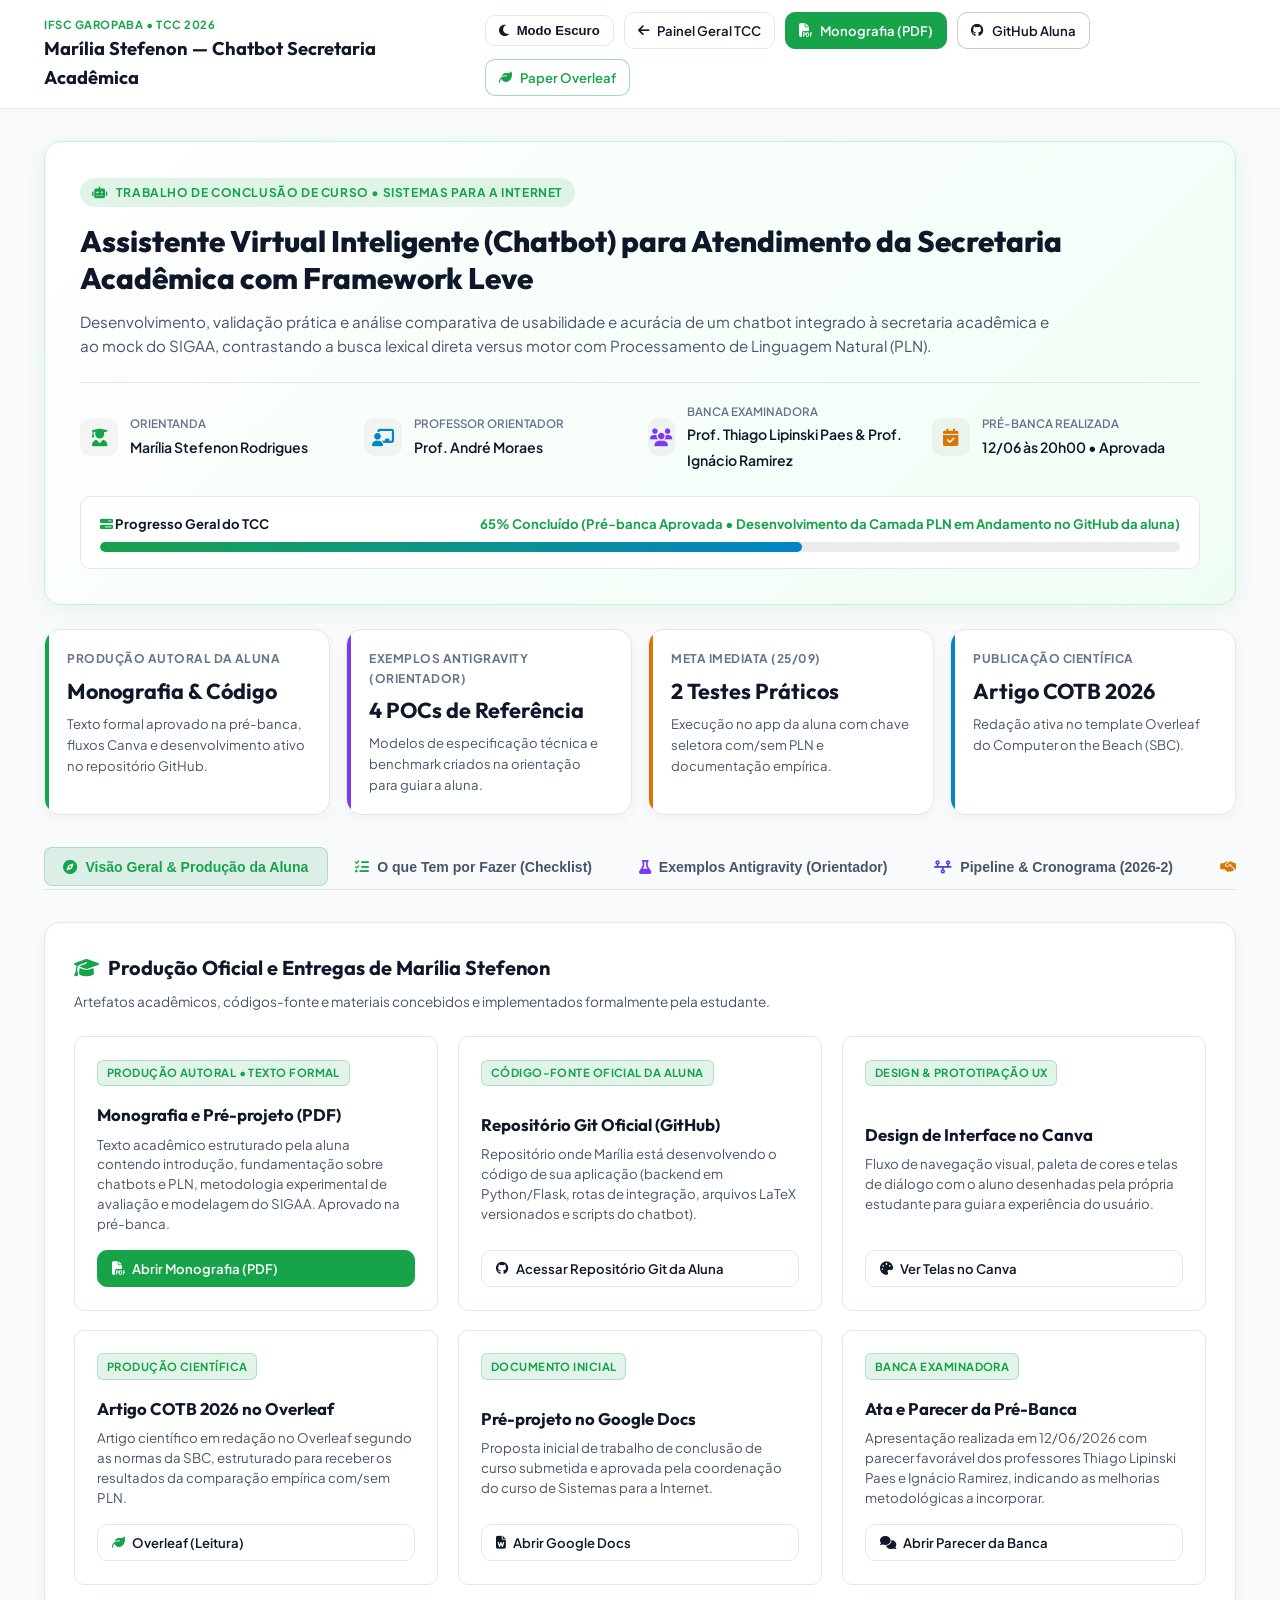
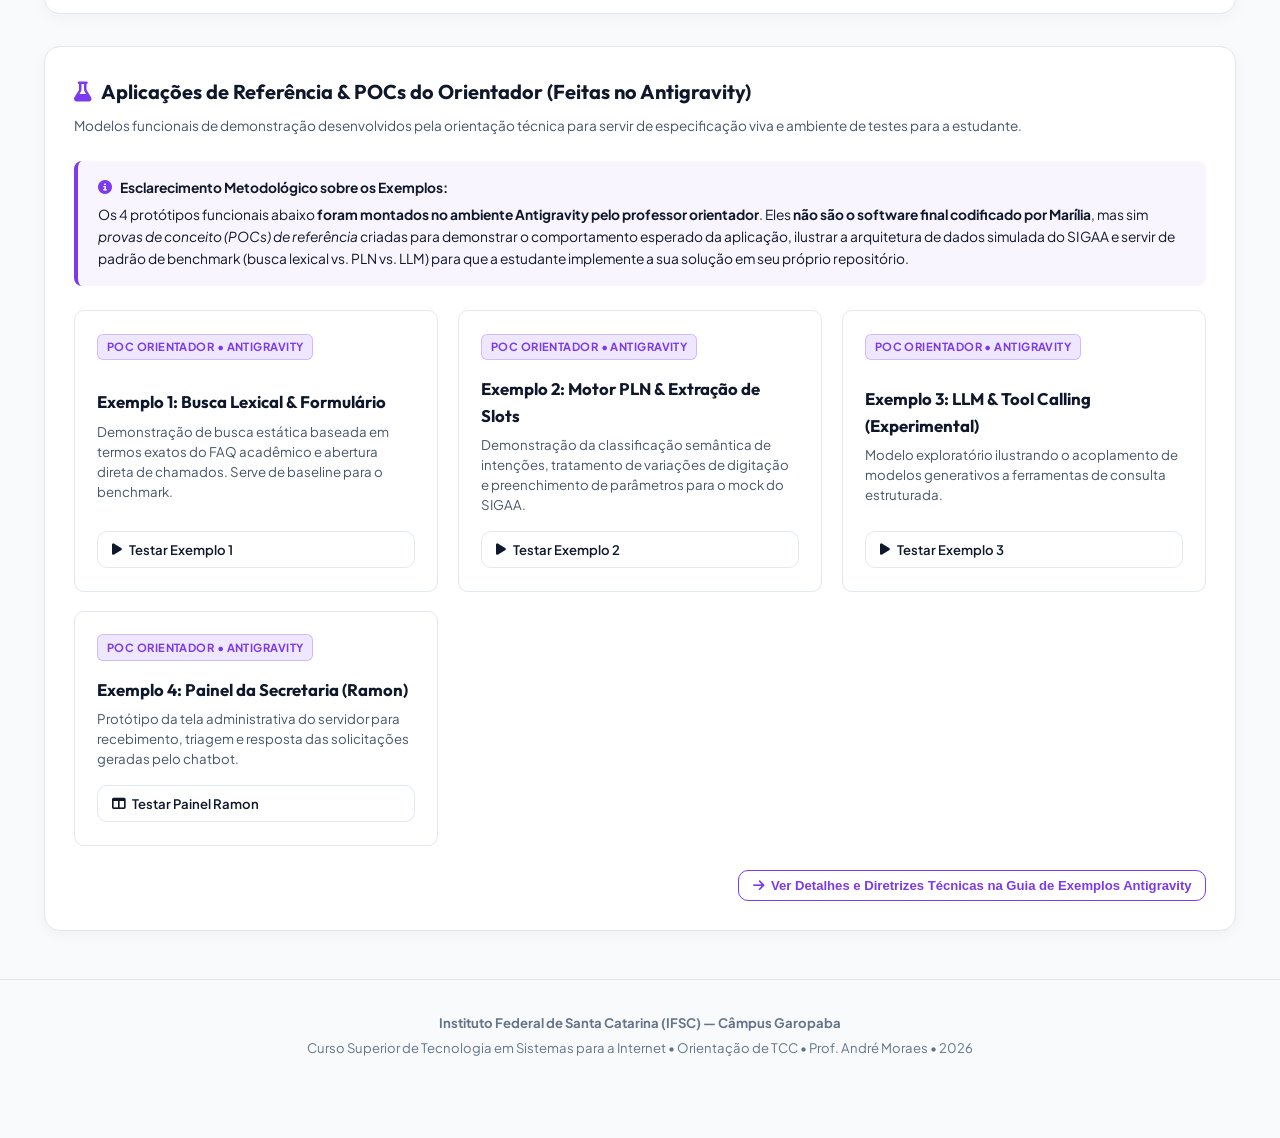
==== commit 44709d87: "Destaque e separacao clara entre producao autoral de Marilia e POCs/exemplos Antigravity do orientad" ====
--- a/index.html
+++ b/index.html
@@ -103,7 +103,8 @@
       position: sticky;
       top: 0;
       z-index: 100;
-      padding: 0.85rem 0;
+      padding: 0.75rem 0;
+      transition: background-color 0.25s ease;
     }
 
     .nav-wrapper {
@@ -111,30 +112,25 @@
       justify-content: space-between;
       align-items: center;
       gap: 1rem;
-      flex-wrap: wrap;
     }
 
     .brand-group {
       display: flex;
-      align-items: center;
-      gap: 1rem;
+      flex-direction: column;
     }
 
     .brand-badge {
-      background: rgba(22, 163, 74, 0.15);
-      border: 1px solid var(--ifsc-green);
+      font-size: 0.7rem;
+      font-weight: 700;
       color: var(--ifsc-green);
-      font-family: 'Fira Code', monospace;
-      font-size: 0.75rem;
-      font-weight: 600;
-      padding: 0.25rem 0.65rem;
-      border-radius: 20px;
+      letter-spacing: 0.05em;
+      text-transform: uppercase;
     }
 
     .brand-title {
       font-family: 'Outfit', sans-serif;
+      font-size: 1.15rem;
       font-weight: 700;
-      font-size: 1.15rem;
       color: var(--text-main);
     }
 
@@ -146,36 +142,36 @@
     }
 
     .btn-nav {
-      background: var(--chip-bg);
-      border: 1px solid var(--border-color);
-      color: var(--text-main);
+      display: inline-flex;
+      align-items: center;
+      gap: 0.45rem;
       padding: 0.45rem 0.85rem;
-      border-radius: 8px;
+      border-radius: var(--radius-md);
       font-size: 0.82rem;
       font-weight: 600;
       text-decoration: none;
-      display: inline-flex;
-      align-items: center;
-      gap: 0.4rem;
+      color: var(--text-main);
+      background: var(--bg-surface);
+      border: 1px solid var(--border-color);
       transition: all 0.2s ease;
       cursor: pointer;
     }
 
     .btn-nav:hover {
-      background: rgba(22, 163, 74, 0.12);
+      background: var(--bg-card-hover);
       border-color: var(--ifsc-green);
-      color: var(--ifsc-green);
+      transform: translateY(-1px);
     }
 
     .btn-nav-primary {
       background: var(--ifsc-green);
+      color: #ffffff !important;
       border-color: var(--ifsc-green);
-      color: #ffffff !important;
-    }
+    }
+
     .btn-nav-primary:hover {
       background: var(--ifsc-green-dark);
       border-color: var(--ifsc-green-dark);
-      color: #ffffff !important;
     }
 
     /* HERO BANNER */
@@ -185,47 +181,49 @@
       border-radius: var(--radius-lg);
       padding: 2.2rem;
       margin: 2rem 0 1.5rem 0;
+      box-shadow: var(--shadow-glow);
       position: relative;
       overflow: hidden;
-      box-shadow: var(--shadow-glow);
     }
 
     .hero-tag {
-      color: var(--accent-emerald);
-      font-family: 'Fira Code', monospace;
-      font-size: 0.82rem;
-      font-weight: 600;
-      letter-spacing: 0.5px;
-      margin-bottom: 0.6rem;
-      display: flex;
+      display: inline-flex;
       align-items: center;
       gap: 0.5rem;
+      background: rgba(22, 163, 74, 0.12);
+      color: var(--ifsc-green);
+      font-size: 0.75rem;
+      font-weight: 700;
+      padding: 0.3rem 0.75rem;
+      border-radius: 999px;
+      margin-bottom: 1rem;
+      text-transform: uppercase;
+      letter-spacing: 0.05em;
     }
 
     .hero-title {
       font-family: 'Outfit', sans-serif;
-      font-size: 2rem;
+      font-size: 1.85rem;
       font-weight: 800;
       line-height: 1.25;
+      margin-bottom: 0.8rem;
       color: var(--text-main);
-      margin-bottom: 0.8rem;
     }
 
     .hero-subtitle {
+      font-size: 0.95rem;
       color: var(--text-muted);
-      font-size: 1rem;
-      max-width: 960px;
+      max-width: 980px;
       margin-bottom: 1.5rem;
-      line-height: 1.55;
+      line-height: 1.6;
     }
 
     .meta-info-grid {
       display: grid;
       grid-template-columns: repeat(auto-fit, minmax(220px, 1fr));
       gap: 1rem;
-      margin-top: 1.2rem;
       padding-top: 1.2rem;
-      border-top: 1px dashed var(--border-color);
+      border-top: 1px solid var(--border-color);
     }
 
     .meta-item {
@@ -235,94 +233,82 @@
     }
 
     .meta-icon {
-      width: 40px;
-      height: 40px;
+      width: 38px;
+      height: 38px;
       border-radius: 10px;
       background: var(--chip-bg);
-      border: 1px solid var(--border-color);
       display: flex;
       align-items: center;
       justify-content: center;
-      font-size: 1.15rem;
+      font-size: 1.1rem;
     }
 
     .meta-text label {
       display: block;
       font-size: 0.72rem;
-      color: var(--text-muted);
       text-transform: uppercase;
-      letter-spacing: 0.5px;
       font-weight: 600;
+      color: var(--text-dim);
     }
 
     .meta-text span {
-      font-size: 0.95rem;
-      font-weight: 700;
+      font-size: 0.88rem;
+      font-weight: 600;
       color: var(--text-main);
     }
 
-    /* Progress bar */
+    /* BARRA DE PROGRESSO GERAL */
     .overall-progress-box {
       margin-top: 1.5rem;
-      background: rgba(22, 163, 74, 0.04);
+      background: var(--bg-surface);
+      border: 1px solid var(--border-color);
+      border-radius: var(--radius-md);
       padding: 1rem 1.2rem;
-      border-radius: 12px;
-      border: 1px solid var(--border-color);
     }
 
     .progress-header {
       display: flex;
       justify-content: space-between;
-      font-size: 0.88rem;
+      align-items: center;
+      font-size: 0.82rem;
       font-weight: 700;
       margin-bottom: 0.5rem;
-      flex-wrap: wrap;
-      gap: 0.5rem;
     }
 
     .progress-bar-bg {
+      height: 10px;
       background: var(--progress-bg);
-      height: 12px;
-      border-radius: 10px;
+      border-radius: 999px;
       overflow: hidden;
     }
 
     .progress-bar-fill {
+      height: 100%;
       background: linear-gradient(90deg, var(--ifsc-green) 0%, var(--accent-blue) 100%);
-      height: 100%;
-      border-radius: 10px;
-      transition: width 0.4s ease;
+      border-radius: 999px;
+      transition: width 0.6s ease;
     }
 
     /* KPI CARDS */
     .kpi-grid {
       display: grid;
       grid-template-columns: repeat(auto-fit, minmax(240px, 1fr));
-      gap: 1.2rem;
+      gap: 1rem;
       margin-bottom: 2rem;
     }
 
     .kpi-card {
       background: var(--bg-card);
       border: 1px solid var(--border-color);
-      border-radius: var(--radius-md);
-      padding: 1.3rem;
-      display: flex;
-      flex-direction: column;
-      justify-content: space-between;
+      border-radius: var(--radius-lg);
+      padding: 1.2rem 1.4rem;
       box-shadow: var(--shadow-card);
-      transition: transform 0.2s ease, border-color 0.2s ease;
       position: relative;
       overflow: hidden;
     }
 
-    .kpi-card:hover {
-      transform: translateY(-2px);
-      border-color: var(--ifsc-green);
-    }
-
-    .kpi-card::after {
-      content: "";
+    .kpi-card::before {
+      content: '';
       position: absolute;
       top: 0;
       left: 0;
@@ -332,19 +318,20 @@
     }
 
     .kpi-title {
-      font-size: 0.78rem;
+      font-size: 0.75rem;
       font-weight: 700;
-      color: var(--text-muted);
       text-transform: uppercase;
-      letter-spacing: 0.5px;
+      letter-spacing: 0.04em;
+      color: var(--text-dim);
+      margin-bottom: 0.35rem;
     }
 
     .kpi-value {
       font-family: 'Outfit', sans-serif;
-      font-size: 1.5rem;
-      font-weight: 800;
+      font-size: 1.35rem;
+      font-weight: 700;
       color: var(--text-main);
-      margin: 0.4rem 0 0.2rem 0;
+      margin-bottom: 0.25rem;
     }
 
     .kpi-desc {
@@ -389,6 +376,12 @@
       border-color: rgba(22, 163, 74, 0.25);
     }
 
+    .tab-btn.tab-btn-poc.active {
+      color: var(--accent-purple);
+      background: rgba(124, 58, 237, 0.12);
+      border-color: rgba(124, 58, 237, 0.25);
+    }
+
     .tab-pane {
       display: none;
       animation: fadeIn 0.3s ease forwards;
@@ -427,165 +420,226 @@
       font-size: 0.85rem;
       color: var(--text-muted);
       margin-bottom: 1.5rem;
-    }
-
-    /* GRID DE MATERIAIS PRODUZIDOS */
+      line-height: 1.5;
+    }
+
+    /* CALLOUT BOXES */
+    .callout-box {
+      background: rgba(124, 58, 237, 0.05);
+      border-left: 4px solid var(--accent-purple);
+      border-radius: 8px;
+      padding: 1rem 1.25rem;
+      margin: 1.2rem 0 1.5rem 0;
+      font-size: 0.86rem;
+      line-height: 1.6;
+      color: var(--text-main);
+    }
+
+    .callout-box.callout-green {
+      background: rgba(22, 163, 74, 0.05);
+      border-left-color: var(--ifsc-green);
+    }
+
+    .callout-box.callout-amber {
+      background: rgba(217, 119, 6, 0.05);
+      border-left-color: var(--accent-amber);
+    }
+
+    .callout-header {
+      font-weight: 700;
+      display: flex;
+      align-items: center;
+      gap: 0.5rem;
+      margin-bottom: 0.35rem;
+    }
+
+    /* GRIDS */
     .artifacts-grid {
+      display: grid;
+      grid-template-columns: repeat(auto-fit, minmax(320px, 1fr));
+      gap: 1.2rem;
+    }
+
+    .artifact-card {
+      background: var(--bg-surface);
+      border: 1px solid var(--border-color);
+      border-radius: var(--radius-md);
+      padding: 1.4rem;
+      display: flex;
+      flex-direction: column;
+      justify-content: space-between;
+      gap: 1rem;
+      transition: all 0.2s ease;
+    }
+
+    .artifact-card:hover {
+      border-color: var(--ifsc-green);
+      transform: translateY(-2px);
+      box-shadow: var(--shadow-sm);
+    }
+
+    .artifact-card.card-poc:hover {
+      border-color: var(--accent-purple);
+    }
+
+    .artifact-badge {
+      display: inline-block;
+      font-size: 0.7rem;
+      font-weight: 700;
+      padding: 0.2rem 0.55rem;
+      border-radius: 6px;
+      letter-spacing: 0.04em;
+      text-transform: uppercase;
+      align-self: flex-start;
+      background: rgba(22, 163, 74, 0.12);
+      color: var(--ifsc-green);
+    }
+
+    .artifact-badge.badge-autoral {
+      background: rgba(22, 163, 74, 0.12);
+      color: var(--ifsc-green);
+      border: 1px solid rgba(22, 163, 74, 0.25);
+    }
+
+    .artifact-badge.badge-poc {
+      background: rgba(124, 58, 237, 0.12);
+      color: var(--accent-purple);
+      border: 1px solid rgba(124, 58, 237, 0.25);
+    }
+
+    .artifact-badge.badge-amber {
+      background: rgba(217, 119, 6, 0.12);
+      color: var(--accent-amber);
+      border: 1px solid rgba(217, 119, 6, 0.25);
+    }
+
+    .artifact-badge.badge-blue {
+      background: rgba(2, 132, 199, 0.12);
+      color: var(--accent-blue);
+      border: 1px solid rgba(2, 132, 199, 0.25);
+    }
+
+    .artifact-title {
+      font-family: 'Outfit', sans-serif;
+      font-size: 1.05rem;
+      font-weight: 700;
+      color: var(--text-main);
+      margin-bottom: 0.35rem;
+    }
+
+    .artifact-desc {
+      font-size: 0.83rem;
+      color: var(--text-muted);
+      line-height: 1.5;
+    }
+
+    /* CHECKLIST */
+    .checklist-group {
+      display: flex;
+      flex-direction: column;
+      gap: 0.85rem;
+    }
+
+    .check-item {
+      display: flex;
+      gap: 1rem;
+      align-items: flex-start;
+      background: var(--bg-surface);
+      border: 1px solid var(--border-color);
+      border-radius: var(--radius-md);
+      padding: 1.1rem;
+      transition: all 0.2s ease;
+    }
+
+    .check-item:hover {
+      border-color: var(--ifsc-green);
+    }
+
+    .check-item.done {
+      border-left: 4px solid var(--ifsc-green);
+    }
+
+    .check-item.current {
+      border-left: 4px solid var(--accent-amber);
+      background: rgba(217, 119, 6, 0.02);
+    }
+
+    .check-icon {
+      font-size: 1.25rem;
+      color: var(--text-dim);
+      margin-top: 2px;
+    }
+
+    .check-item.done .check-icon { color: var(--ifsc-green); }
+    .check-item.current .check-icon { color: var(--accent-amber); }
+
+    .check-content h4 {
+      font-size: 0.95rem;
+      font-weight: 700;
+      color: var(--text-main);
+      margin-bottom: 0.25rem;
+    }
+
+    .check-content p {
+      font-size: 0.82rem;
+      color: var(--text-muted);
+      line-height: 1.5;
+    }
+
+    /* PROTOTYPES LAB */
+    .prototypes-lab-grid {
       display: grid;
       grid-template-columns: repeat(auto-fit, minmax(280px, 1fr));
       gap: 1.2rem;
     }
 
-    .artifact-card {
+    .proto-box {
       background: var(--bg-surface);
       border: 1px solid var(--border-color);
-      border-radius: 12px;
-      padding: 1.25rem;
+      border-radius: var(--radius-md);
+      padding: 1.4rem;
       display: flex;
       flex-direction: column;
       justify-content: space-between;
       gap: 1rem;
-      transition: transform 0.2s ease, border-color 0.2s ease;
-    }
-    .artifact-card:hover {
+      transition: all 0.2s ease;
+    }
+
+    .proto-box:hover {
       transform: translateY(-2px);
-      border-color: var(--ifsc-green);
-    }
-
-    .artifact-badge {
-      font-size: 0.72rem;
-      font-weight: 700;
-      padding: 0.2rem 0.55rem;
+      box-shadow: var(--shadow-sm);
+    }
+
+    .proto-hint {
+      background: var(--chip-bg);
+      padding: 0.6rem 0.8rem;
       border-radius: 6px;
-      background: rgba(22, 163, 74, 0.12);
-      color: var(--ifsc-green);
-      display: inline-block;
-      align-self: flex-start;
-    }
-
-    .artifact-title {
-      font-size: 1rem;
-      font-weight: 700;
-      color: var(--text-main);
-      margin-top: 0.4rem;
-    }
-
-    .artifact-desc {
-      font-size: 0.82rem;
+      font-size: 0.78rem;
       color: var(--text-muted);
-      line-height: 1.5;
-    }
-
-    /* CHECKLIST DE PRÓXIMOS PASSOS */
-    .checklist-group {
-      display: flex;
-      flex-direction: column;
-      gap: 0.75rem;
-      margin-bottom: 1.5rem;
-    }
-
-    .check-item {
-      display: flex;
-      align-items: flex-start;
-      gap: 0.85rem;
-      padding: 0.9rem 1.1rem;
-      border-radius: 10px;
+      line-height: 1.45;
+      border-left: 3px solid var(--accent-purple);
+    }
+
+    /* BANCA & REUNIÕES */
+    .banca-section {
       background: var(--bg-surface);
       border: 1px solid var(--border-color);
-      transition: all 0.2s ease;
-    }
-    .check-item:hover {
-      border-color: var(--ifsc-green);
-      background: rgba(22, 163, 74, 0.02);
-    }
-    .check-item.done {
-      border-left: 4px solid var(--ifsc-green);
-    }
-    .check-item.current {
-      border-left: 4px solid var(--accent-blue);
-      background: rgba(2, 132, 199, 0.03);
-    }
-    .check-item.urgent {
-      border-left: 4px solid var(--accent-amber);
-      background: rgba(217, 119, 6, 0.03);
-    }
-
-    .check-icon {
-      font-size: 1.2rem;
-      margin-top: 2px;
-      flex-shrink: 0;
-    }
-    .check-item.done .check-icon { color: var(--ifsc-green); }
-    .check-item.current .check-icon { color: var(--accent-blue); }
-    .check-item.urgent .check-icon { color: var(--accent-amber); }
-
-    .check-content h4 {
-      font-size: 0.92rem;
-      font-weight: 700;
-      color: var(--text-main);
-      display: flex;
-      align-items: center;
-      gap: 0.5rem;
-    }
-    .check-content p {
-      font-size: 0.8rem;
-      color: var(--text-muted);
-      margin-top: 3px;
-      line-height: 1.45;
-    }
-
-    /* PROTOTYPES LAB GRID */
-    .prototypes-lab-grid {
-      display: grid;
-      grid-template-columns: repeat(auto-fit, minmax(280px, 1fr));
-      gap: 1.3rem;
-    }
-
-    .proto-box {
-      background: var(--bg-surface);
-      border: 1px solid var(--border-color);
-      border-radius: 14px;
-      padding: 1.3rem;
-      display: flex;
-      flex-direction: column;
-      justify-content: space-between;
-      gap: 1rem;
-      box-shadow: var(--shadow-sm);
-      position: relative;
-      transition: all 0.25s ease;
-    }
-    .proto-box:hover {
-      transform: translateY(-3px);
-      box-shadow: var(--shadow-card);
-      border-color: var(--ifsc-green);
-    }
-
-    /* ACCORDION SECTIONS DA BANCA */
-    .banca-section {
-      border: 1px solid var(--border-color);
-      border-radius: 10px;
-      margin-bottom: 0.75rem;
-      overflow: hidden;
-      background: var(--bg-surface);
+      border-radius: var(--radius-md);
+      padding: 1.2rem;
+      margin-bottom: 1rem;
     }
 
     .banca-header {
       display: flex;
       align-items: center;
       gap: 0.75rem;
-      padding: 0.9rem 1.2rem;
       cursor: pointer;
       user-select: none;
-      background: var(--bg-surface);
-      transition: background 0.15s ease;
-    }
-    .banca-header:hover {
-      background: var(--bg-card-hover);
     }
 
     .banca-title {
-      font-size: 0.92rem;
-      font-weight: 600;
+      font-size: 0.95rem;
+      font-weight: 700;
       color: var(--text-main);
       flex: 1;
     }
@@ -594,16 +648,18 @@
       color: var(--text-dim);
       transition: transform 0.2s ease;
     }
+
     .banca-chevron.open {
       transform: rotate(180deg);
     }
 
     .banca-body {
-      padding: 1rem 1.2rem;
+      display: none;
+      padding-top: 1rem;
+      margin-top: 0.8rem;
       border-top: 1px solid var(--border-color);
-      display: none;
-      background: var(--bg-card);
-    }
+    }
+
     .banca-body.open {
       display: block;
     }
@@ -648,7 +704,10 @@
           <i class="fa-solid fa-arrow-left"></i> Painel Geral TCC
         </a>
         <a href="document.pdf" target="_blank" class="btn-nav btn-nav-primary">
-          <i class="fa-solid fa-file-pdf"></i> Documento Teórico (PDF)
+          <i class="fa-solid fa-file-pdf"></i> Monografia (PDF)
+        </a>
+        <a href="https://github.com/marilia79/tcc" target="_blank" class="btn-nav" style="border-color: rgba(0, 0, 0, 0.2);">
+          <i class="fa-brands fa-github"></i> GitHub Aluna
         </a>
         <a href="https://www.overleaf.com/read/dbcswpzjpnhs#55b18d" target="_blank" class="btn-nav" style="border-color: rgba(22, 163, 74, 0.4); color: var(--ifsc-green);">
           <i class="fa-solid fa-leaf"></i> Paper Overleaf
@@ -709,7 +768,7 @@
       <div class="overall-progress-box">
         <div class="progress-header">
           <span><i class="fa-solid fa-bars-progress" style="color: var(--ifsc-green);"></i> Progresso Geral do TCC</span>
-          <span style="color: var(--ifsc-green);">65% Concluído (Pré-banca Aprovada • Desenvolvimento da Camada PLN em Andamento)</span>
+          <span style="color: var(--ifsc-green);">65% Concluído (Pré-banca Aprovada • Desenvolvimento da Camada PLN em Andamento no GitHub da aluna)</span>
         </div>
         <div class="progress-bar-bg">
           <div class="progress-bar-fill" style="width: 65%;"></div>
@@ -720,40 +779,40 @@
     <!-- KPI CARDS -->
     <div class="kpi-grid">
       <div class="kpi-card" style="--accent: var(--ifsc-green);">
-        <div class="kpi-title">Fase Atual</div>
-        <div class="kpi-value">Desenvolvimento PLN</div>
-        <div class="kpi-desc">Construção de intents, slots e implementação do toggle de PLN para benchmark.</div>
-      </div>
-
-      <div class="kpi-card" style="--accent: var(--accent-blue);">
+        <div class="kpi-title">Produção Autoral da Aluna</div>
+        <div class="kpi-value">Monografia & Código</div>
+        <div class="kpi-desc">Texto formal aprovado na pré-banca, fluxos Canva e desenvolvimento ativo no repositório GitHub.</div>
+      </div>
+
+      <div class="kpi-card" style="--accent: var(--accent-purple);">
+        <div class="kpi-title">Exemplos Antigravity (Orientador)</div>
+        <div class="kpi-value">4 POCs de Referência</div>
+        <div class="kpi-desc">Modelos de especificação técnica e benchmark criados na orientação para guiar a aluna.</div>
+      </div>
+
+      <div class="kpi-card" style="--accent: var(--accent-amber);">
         <div class="kpi-title">Meta Imediata (25/09)</div>
         <div class="kpi-value">2 Testes Práticos</div>
-        <div class="kpi-desc">Execução de 2 testes documentados com o assistente com/sem PLN.</div>
-      </div>
-
-      <div class="kpi-card" style="--accent: var(--accent-amber);">
-        <div class="kpi-title">Validação Secretaria</div>
-        <div class="kpi-value">3 Diagramas</div>
-        <div class="kpi-desc">Fluxo de atendimento, painel administrativo e arquitetura com Ramon.</div>
-      </div>
-
-      <div class="kpi-card" style="--accent: var(--accent-purple);">
-        <div class="kpi-title">Publicação Alvo</div>
+        <div class="kpi-desc">Execução no app da aluna com chave seletora com/sem PLN e documentação empírica.</div>
+      </div>
+
+      <div class="kpi-card" style="--accent: var(--accent-blue);">
+        <div class="kpi-title">Publicação Científica</div>
         <div class="kpi-value">Artigo COTB 2026</div>
-        <div class="kpi-desc">Redação ativa no template Overleaf do Computer on the Beach.</div>
+        <div class="kpi-desc">Redação ativa no template Overleaf do Computer on the Beach (SBC).</div>
       </div>
     </div>
 
     <!-- TABS BAR -->
     <div class="tabs-nav">
       <button class="tab-btn active" onclick="switchTab('tab-visao')">
-        <i class="fa-solid fa-compass"></i> Visão Geral & Materiais Prontos
+        <i class="fa-solid fa-compass"></i> Visão Geral & Produção da Aluna
       </button>
       <button class="tab-btn" onclick="switchTab('tab-passos')">
         <i class="fa-solid fa-list-check" style="color: var(--ifsc-green);"></i> O que Tem por Fazer (Checklist)
       </button>
-      <button class="tab-btn" onclick="switchTab('tab-prototipos')">
-        <i class="fa-solid fa-robot" style="color: var(--accent-blue);"></i> Laboratório de Protótipos (4)
+      <button class="tab-btn tab-btn-poc" onclick="switchTab('tab-prototipos')">
+        <i class="fa-solid fa-flask" style="color: var(--accent-purple);"></i> Exemplos Antigravity (Orientador)
       </button>
       <button class="tab-btn" onclick="switchTab('tab-cronograma')">
         <i class="fa-solid fa-timeline" style="color: var(--accent-indigo);"></i> Pipeline & Cronograma (2026-2)
@@ -762,94 +821,169 @@
         <i class="fa-solid fa-handshake-simple" style="color: var(--accent-amber);"></i> Atas & Deliberações
       </button>
       <button class="tab-btn" onclick="switchTab('tab-links')">
-        <i class="fa-solid fa-folder-open" style="color: var(--accent-purple);"></i> Documentos & Overleaf
+        <i class="fa-solid fa-folder-open" style="color: var(--accent-blue);"></i> Documentos & Recursos
       </button>
     </div>
 
-    <!-- TAB 1: VISÃO GERAL & MATERIAIS PRONTOS -->
+    <!-- TAB 1: VISÃO GERAL & PRODUÇÃO DA ALUNA -->
     <div id="tab-visao" class="tab-pane active">
+      
+      <!-- SEÇÃO 1: PRODUÇÃO AUTORAL DA ALUNA -->
       <div class="content-box">
-        <div class="box-title"><i class="fa-solid fa-box-archive" style="color: var(--ifsc-green);"></i> O que Marília já Produziu e Consolidou</div>
-        <div class="box-desc">Artefatos acadêmicos, protótipos funcionais e documentos já entregues e validados.</div>
+        <div class="box-title">
+          <i class="fa-solid fa-graduation-cap" style="color: var(--ifsc-green);"></i> Produção Oficial e Entregas de Marília Stefenon
+        </div>
+        <div class="box-desc">
+          Artefatos acadêmicos, códigos-fonte e materiais concebidos e implementados formalmente pela estudante.
+        </div>
 
         <div class="artifacts-grid">
           <div class="artifact-card">
-            <span class="artifact-badge">DOCUMENTO TEÓRICO</span>
-            <div>
-              <div class="artifact-title">Pré-projeto e Monografia (PDF)</div>
-              <div class="artifact-desc">Texto com introdução, fundamentação sobre chatbots e PLN, metodologia experimental e modelagem do SIGAA.</div>
-            </div>
-            <a href="document.pdf" target="_blank" class="btn-nav btn-nav-primary"><i class="fa-solid fa-file-pdf"></i> Abrir Documento Teórico</a>
+            <span class="artifact-badge badge-autoral">PRODUÇÃO AUTORAL • TEXTO FORMAL</span>
+            <div>
+              <div class="artifact-title">Monografia e Pré-projeto (PDF)</div>
+              <div class="artifact-desc">Texto acadêmico estruturado pela aluna contendo introdução, fundamentação sobre chatbots e PLN, metodologia experimental de avaliação e modelagem do SIGAA. Aprovado na pré-banca.</div>
+            </div>
+            <a href="document.pdf" target="_blank" class="btn-nav btn-nav-primary"><i class="fa-solid fa-file-pdf"></i> Abrir Monografia (PDF)</a>
           </div>
 
           <div class="artifact-card">
-            <span class="artifact-badge">PROTÓTIPO FUNCIONAL 1</span>
-            <div>
-              <div class="artifact-title">Protótipo 1: Busca Lexical & Form</div>
-              <div class="artifact-desc">Primeiro protótipo com busca direta por palavras-chave em base de FAQ e formulário para chamados à secretaria.</div>
-            </div>
-            <a href="prototipos/prototipo-1-lexical/index.html" target="_blank" class="btn-nav"><i class="fa-solid fa-arrow-up-right-from-square"></i> Testar Protótipo 1</a>
+            <span class="artifact-badge badge-autoral">CÓDIGO-FONTE OFICIAL DA ALUNA</span>
+            <div>
+              <div class="artifact-title">Repositório Git Oficial (GitHub)</div>
+              <div class="artifact-desc">Repositório onde Marília está desenvolvendo o código de sua aplicação (backend em Python/Flask, rotas de integração, arquivos LaTeX versionados e scripts do chatbot).</div>
+            </div>
+            <a href="https://github.com/marilia79/tcc" target="_blank" class="btn-nav"><i class="fa-brands fa-github"></i> Acessar Repositório Git da Aluna</a>
           </div>
 
           <div class="artifact-card">
-            <span class="artifact-badge">PROTÓTIPO FUNCIONAL 2</span>
-            <div>
-              <div class="artifact-title">Protótipo 2: Motor PLN & Slots</div>
-              <div class="artifact-desc">Mecanismo conversacional com extração de intenções, slots de parâmetros e integração ao mock do SIGAA.</div>
-            </div>
-            <a href="prototipos/prototipo-2-pln/index.html" target="_blank" class="btn-nav"><i class="fa-solid fa-arrow-up-right-from-square"></i> Testar Protótipo 2</a>
+            <span class="artifact-badge badge-autoral">DESIGN & PROTOTIPAÇÃO UX</span>
+            <div>
+              <div class="artifact-title">Design de Interface no Canva</div>
+              <div class="artifact-desc">Fluxo de navegação visual, paleta de cores e telas de diálogo com o aluno desenhadas pela própria estudante para guiar a experiência do usuário.</div>
+            </div>
+            <a href="https://www.canva.com/design/DAGwpH8wyio/i7u20WVU_0vb8Oj-3aBwtA/edit" target="_blank" class="btn-nav"><i class="fa-solid fa-palette"></i> Ver Telas no Canva</a>
           </div>
 
           <div class="artifact-card">
-            <span class="artifact-badge">VALIDAÇÃO SECRETARIA</span>
-            <div>
-              <div class="artifact-title">Painel Administrativo do Ramon</div>
-              <div class="artifact-desc">Interface para triagem das demandas da secretaria acadêmica geradas pelos chamados do chatbot.</div>
-            </div>
-            <a href="prototipos/painel-secretaria/index.html" target="_blank" class="btn-nav"><i class="fa-solid fa-table-columns"></i> Abrir Painel da Secretaria</a>
+            <span class="artifact-badge badge-autoral">PRODUÇÃO CIENTÍFICA</span>
+            <div>
+              <div class="artifact-title">Artigo COTB 2026 no Overleaf</div>
+              <div class="artifact-desc">Artigo científico em redação no Overleaf segundo as normas da SBC, estruturado para receber os resultados da comparação empírica com/sem PLN.</div>
+            </div>
+            <a href="https://www.overleaf.com/read/dbcswpzjpnhs#55b18d" target="_blank" class="btn-nav"><i class="fa-solid fa-leaf" style="color: var(--ifsc-green);"></i> Overleaf (Leitura)</a>
           </div>
 
           <div class="artifact-card">
-            <span class="artifact-badge">DESIGN & UX</span>
-            <div>
-              <div class="artifact-title">Protótipo Visual no Canva</div>
-              <div class="artifact-desc">Mockups e fluxos de telas conversacionais desenhados para avaliação de usabilidade.</div>
-            </div>
-            <a href="https://www.canva.com/design/DAGwpH8wyio/i7u20WVU_0vb8Oj-3aBwtA/edit" target="_blank" class="btn-nav"><i class="fa-solid fa-palette"></i> Abrir no Canva</a>
+            <span class="artifact-badge badge-autoral">DOCUMENTO INICIAL</span>
+            <div>
+              <div class="artifact-title">Pré-projeto no Google Docs</div>
+              <div class="artifact-desc">Proposta inicial de trabalho de conclusão de curso submetida e aprovada pela coordenação do curso de Sistemas para a Internet.</div>
+            </div>
+            <a href="https://docs.google.com/document/d/1qnvYJ0fRcCAY4pdhvVL27W4Wnwjt18eZnLQ8VTj7WLg/edit?usp=sharing" target="_blank" class="btn-nav"><i class="fa-solid fa-file-word"></i> Abrir Google Docs</a>
           </div>
 
           <div class="artifact-card">
-            <span class="artifact-badge">PRODUÇÃO CIENTÍFICA</span>
-            <div>
-              <div class="artifact-title">Artigo COTB 2026 no Overleaf</div>
-              <div class="artifact-desc">Artigo científico em redação no Overleaf pronto para receber os resultados comparativos do benchmark com/sem PLN.</div>
-            </div>
-            <a href="https://www.overleaf.com/read/dbcswpzjpnhs#55b18d" target="_blank" class="btn-nav"><i class="fa-solid fa-leaf" style="color: var(--ifsc-green);"></i> Overleaf (Leitura)</a>
-          </div>
-        </div>
-      </div>
+            <span class="artifact-badge badge-autoral">BANCA EXAMINADORA</span>
+            <div>
+              <div class="artifact-title">Ata e Parecer da Pré-Banca</div>
+              <div class="artifact-desc">Apresentação realizada em 12/06/2026 com parecer favorável dos professores Thiago Lipinski Paes e Ignácio Ramirez, indicando as melhorias metodológicas a incorporar.</div>
+            </div>
+            <a href="https://docs.google.com/document/d/1MIw-_lGgw37u-OHouxF43dwNrWBOI5vmaJwJW3S0Jzw/edit?tab=t.0" target="_blank" class="btn-nav"><i class="fa-solid fa-comments"></i> Abrir Parecer da Banca</a>
+          </div>
+        </div>
+      </div>
+
+      <!-- SEÇÃO 2: APLICAÇÕES DE REFERÊNCIA (ANTIGRAVITY) -->
+      <div class="content-box">
+        <div class="box-title">
+          <i class="fa-solid fa-flask" style="color: var(--accent-purple);"></i> Aplicações de Referência & POCs do Orientador (Feitas no Antigravity)
+        </div>
+        <div class="box-desc">
+          Modelos funcionais de demonstração desenvolvidos pela orientação técnica para servir de especificação viva e ambiente de testes para a estudante.
+        </div>
+
+        <div class="callout-box">
+          <div class="callout-header">
+            <i class="fa-solid fa-circle-info" style="color: var(--accent-purple);"></i> Esclarecimento Metodológico sobre os Exemplos:
+          </div>
+          Os 4 protótipos funcionais abaixo <strong>foram montados no ambiente Antigravity pelo professor orientador</strong>. Eles <strong>não são o software final codificado por Marília</strong>, mas sim <em>provas de conceito (POCs) de referência</em> criadas para demonstrar o comportamento esperado da aplicação, ilustrar a arquitetura de dados simulada do SIGAA e servir de padrão de benchmark (busca lexical vs. PLN vs. LLM) para que a estudante implemente a sua solução em seu próprio repositório.
+        </div>
+
+        <div class="artifacts-grid">
+          <div class="artifact-card card-poc">
+            <span class="artifact-badge badge-poc">POC ORIENTADOR • ANTIGRAVITY</span>
+            <div>
+              <div class="artifact-title">Exemplo 1: Busca Lexical & Formulário</div>
+              <div class="artifact-desc">Demonstração de busca estática baseada em termos exatos do FAQ acadêmico e abertura direta de chamados. Serve de baseline para o benchmark.</div>
+            </div>
+            <a href="prototipos/prototipo-1-lexical/index.html" target="_blank" class="btn-nav"><i class="fa-solid fa-play"></i> Testar Exemplo 1</a>
+          </div>
+
+          <div class="artifact-card card-poc">
+            <span class="artifact-badge badge-poc">POC ORIENTADOR • ANTIGRAVITY</span>
+            <div>
+              <div class="artifact-title">Exemplo 2: Motor PLN & Extração de Slots</div>
+              <div class="artifact-desc">Demonstração da classificação semântica de intenções, tratamento de variações de digitação e preenchimento de parâmetros para o mock do SIGAA.</div>
+            </div>
+            <a href="prototipos/prototipo-2-pln/index.html" target="_blank" class="btn-nav"><i class="fa-solid fa-play"></i> Testar Exemplo 2</a>
+          </div>
+
+          <div class="artifact-card card-poc">
+            <span class="artifact-badge badge-poc">POC ORIENTADOR • ANTIGRAVITY</span>
+            <div>
+              <div class="artifact-title">Exemplo 3: LLM & Tool Calling (Experimental)</div>
+              <div class="artifact-desc">Modelo exploratório ilustrando o acoplamento de modelos generativos a ferramentas de consulta estruturada.</div>
+            </div>
+            <a href="prototipos/prototipo-3-llm/index.html" target="_blank" class="btn-nav"><i class="fa-solid fa-play"></i> Testar Exemplo 3</a>
+          </div>
+
+          <div class="artifact-card card-poc">
+            <span class="artifact-badge badge-poc">POC ORIENTADOR • ANTIGRAVITY</span>
+            <div>
+              <div class="artifact-title">Exemplo 4: Painel da Secretaria (Ramon)</div>
+              <div class="artifact-desc">Protótipo da tela administrativa do servidor para recebimento, triagem e resposta das solicitações geradas pelo chatbot.</div>
+            </div>
+            <a href="prototipos/painel-secretaria/index.html" target="_blank" class="btn-nav"><i class="fa-solid fa-table-columns"></i> Testar Painel Ramon</a>
+          </div>
+        </div>
+
+        <div style="margin-top: 1.5rem; text-align: right;">
+          <button class="btn-nav" onclick="switchTab('tab-prototipos')" style="color: var(--accent-purple); border-color: var(--accent-purple);">
+            <i class="fa-solid fa-arrow-right"></i> Ver Detalhes e Diretrizes Técnicas na Guia de Exemplos Antigravity
+          </button>
+        </div>
+      </div>
+
     </div>
 
     <!-- TAB 2: PRÓXIMOS PASSOS & CHECKLIST -->
     <div id="tab-passos" class="tab-pane">
       <div class="content-box">
         <div class="box-title"><i class="fa-solid fa-triangle-exclamation" style="color: var(--accent-amber);"></i> Metas Imediatas Acordadas em Orientação (25/09/2026)</div>
-        <div class="box-desc">Compromissos prioritários firmados no último encontro de orientação para o avanço da pesquisa.</div>
+        <div class="box-desc">Compromissos prioritários firmados no último encontro de orientação para o desenvolvimento autoral de Marília.</div>
+
+        <div class="callout-box callout-amber">
+          <div class="callout-header">
+            <i class="fa-solid fa-bullseye" style="color: var(--accent-amber);"></i> Foco de Implementação da Aluna:
+          </div>
+          As tarefas a seguir devem ser codificadas diretamente por Marília em seu <strong>repositório oficial no GitHub (<a href="https://github.com/marilia79/tcc" target="_blank" style="color: var(--accent-amber); font-weight: 700;">marilia79/tcc</a>)</strong>, utilizando os exemplos do Antigravity como especificação viva.
+        </div>
 
         <div class="checklist-group">
           <div class="check-item current">
             <div class="check-icon"><i class="fa-solid fa-spinner fa-spin"></i></div>
             <div class="check-content">
-              <h4>1. Concluir a Camada de PLN e Executar 2 Testes Práticos</h4>
-              <p>Finalizar a correspondência de intenções e extração de slots do assistente, executando e documentando pelo menos 2 testes práticos com interações de alunos.</p>
+              <h4>1. Concluir a Camada de PLN no Repositório da Aluna e Executar 2 Testes Práticos</h4>
+              <p>Finalizar a classificação de intenções e extração de slots no backend em desenvolvimento pela aluna, executando e documentando pelo menos 2 testes práticos controlados com alunos do IFSC.</p>
             </div>
           </div>
 
           <div class="check-item current">
             <div class="check-icon"><i class="fa-solid fa-toggle-on"></i></div>
             <div class="check-content">
-              <h4>2. Implementar o Toggle Ligar/Desligar PLN no Chatbot (Benchmark)</h4>
-              <p>Adicionar uma chave seletora na interface para permitir testar a mesma pergunta com e sem a camada de PLN, gerando dados empíricos de acurácia e tempo para o artigo.</p>
+              <h4>2. Implementar a Chave Seletora (Toggle Ligar/Desligar PLN) no seu Chatbot</h4>
+              <p>Adicionar na aplicação da aluna a funcionalidade de alternar entre o modo de busca lexical simples e o modo PLN inteligente, permitindo submeter as mesmas perguntas e coletar métricas empíricas de acurácia e tempo.</p>
             </div>
           </div>
 
@@ -857,7 +991,7 @@
             <div class="check-icon"><i class="fa-solid fa-leaf"></i></div>
             <div class="check-content">
               <h4>3. Iniciar Redação do Artigo no Template do COTB 2026</h4>
-              <p>Estruturar no Overleaf o artigo segundo o template do <em>Computer on the Beach</em> (<a href="https://computeronthebeach.com.br" target="_blank" style="color: var(--ifsc-green); font-weight: 600;">computeronthebeach.com.br</a>), integrando os resultados preliminares.</p>
+              <p>Estruturar no Overleaf o artigo segundo o template do <em>Computer on the Beach</em> (<a href="https://computeronthebeach.com.br" target="_blank" style="color: var(--ifsc-green); font-weight: 600;">computeronthebeach.com.br</a>), preparando a seção de metodologia e tabela de resultados.</p>
             </div>
           </div>
 
@@ -865,7 +999,7 @@
             <div class="check-icon"><i class="fa-solid fa-diagram-project"></i></div>
             <div class="check-content">
               <h4>4. Validar os 3 Diagramas de Processo com Ramon (Secretaria)</h4>
-              <p>Revisar com o servidor Ramon os diagramas: (a) Fluxo do Aluno, (b) Painel de Demandas e (c) Arquitetura de Integração com o SIGAA.</p>
+              <p>Apresentar e validar com o servidor Ramon os diagramas: (a) Fluxo do Aluno, (b) Painel de Demandas da Secretaria e (c) Arquitetura de Integração com o SIGAA.</p>
             </div>
           </div>
         </div>
@@ -878,15 +1012,15 @@
             <div class="check-icon"><i class="fa-solid fa-circle-check"></i></div>
             <div class="check-content">
               <h4>Trilha 1: Mock de Dados do SIGAA & Base de FAQ da Secretaria</h4>
-              <p>Estrutura de dados simulada para consultas de histórico escolar, atestados de matrícula e trancamento de disciplinas.</p>
+              <p>Estrutura de dados simulada para consultas de histórico escolar, atestados de matrícula e trancamento de disciplinas (validada na pré-banca).</p>
             </div>
           </div>
 
           <div class="check-item current">
             <div class="check-icon"><i class="fa-solid fa-brain"></i></div>
             <div class="check-content">
-              <h4>Trilha 2: Motor de Processamento de Linguagem Natural (PLN)</h4>
-              <p>Classificação de intenções com tolerância a erros ortográficos, sinônimos acadêmicos e preenchimento de parâmetros (slots).</p>
+              <h4>Trilha 2: Motor de Processamento de Linguagem Natural (PLN) na Aplicação da Aluna</h4>
+              <p>Classificação de intenções com tolerância a erros ortográficos, sinônimos acadêmicos e preenchimento de parâmetros (slots) no código-fonte oficial.</p>
             </div>
           </div>
 
@@ -894,7 +1028,7 @@
             <div class="check-icon"><i class="fa-solid fa-chart-line"></i></div>
             <div class="check-content">
               <h4>Trilha 3: Bateria Experimental de Benchmark (Léxico vs. PLN)</h4>
-              <p>Elaboração de 10 a 15 cenários de teste para avaliar taxa de acerto, ambiguidade e satisfação do usuário.</p>
+              <p>Elaboração de 10 a 15 cenários de teste para avaliar taxa de acerto, ambiguidade e satisfação do usuário baseando-se nos critérios das POCs.</p>
             </div>
           </div>
 
@@ -909,55 +1043,76 @@
       </div>
     </div>
 
-    <!-- TAB 3: LABORATÓRIO DE PROTÓTIPOS -->
+    <!-- TAB 3: LABORATÓRIO DE EXEMPLOS (ANTIGRAVITY) -->
     <div id="tab-prototipos" class="tab-pane">
       <div class="content-box">
-        <div class="box-title"><i class="fa-solid fa-flask" style="color: var(--accent-blue);"></i> Laboratório Experimental de Protótipos (Online)</div>
-        <div class="box-desc">Ambientes funcionais desenvolvidos incrementalmente para demonstrar a evolução da solução conversacional.</div>
+        <div class="box-title">
+          <i class="fa-solid fa-flask" style="color: var(--accent-purple);"></i> Laboratório de Exemplos e Provas de Conceito (Antigravity POCs)
+        </div>
+        <div class="box-desc">
+          Ambientes funcionais desenvolvidos pela orientação técnica para demonstrar a arquitetura, regras de negócio e viabilidade prática para a aluna.
+        </div>
+
+        <div class="callout-box" style="border-left-color: var(--accent-purple); background: rgba(124, 58, 237, 0.06);">
+          <div class="callout-header" style="color: var(--accent-purple);">
+            <i class="fa-solid fa-triangle-exclamation"></i> Importante — Distinção de Autoria e Finalidade:
+          </div>
+          <p style="margin-bottom: 0.5rem;">
+            Os 4 protótipos funcionais disponibilizados nesta guia foram <strong>construídos no ambiente Antigravity pelo professor orientador</strong> como subsídio pedagógico e técnico para o projeto de TCC.
+          </p>
+          <p>
+            <strong>Eles não são o trabalho de codificação final da aluna</strong>. A estudante Marília utiliza estas referências para:
+            (1) entender o fluxo de dados com o SIGAA simulado; (2) espelhar o mecanismo de classificação semântica de intenções; e (3) ter um ambiente de controle para comparar métricas com a sua própria implementação.
+          </p>
+        </div>
 
         <div class="prototypes-lab-grid">
           <div class="proto-box">
             <div>
-              <span class="artifact-badge">PROTÓTIPO 1</span>
-              <h3 style="font-size: 1.1rem; font-weight: 700; margin: 0.5rem 0 0.3rem 0; color: var(--text-main);">Busca Lexical & Formulário</h3>
-              <p style="font-size: 0.82rem; color: var(--text-muted); line-height: 1.5;">Correspondência por palavras-chave com base estática de FAQ e formulário direto de chamados para a secretaria.</p>
-            </div>
-            <div style="display: flex; gap: 0.5rem; flex-wrap: wrap;">
-              <a href="prototipos/prototipo-1-lexical/index.html" target="_blank" class="btn-nav btn-nav-primary" style="flex: 1; justify-content: center;"><i class="fa-solid fa-play"></i> Testar Online</a>
-            </div>
-          </div>
-
-          <div class="proto-box" style="border-color: var(--accent-blue);">
-            <div>
-              <span class="artifact-badge" style="background: rgba(2, 132, 199, 0.12); color: var(--accent-blue);">PROTÓTIPO 2 • FOCO ATUAL</span>
-              <h3 style="font-size: 1.1rem; font-weight: 700; margin: 0.5rem 0 0.3rem 0; color: var(--text-main);">Motor de PLN & Extração de Slots</h3>
-              <p style="font-size: 0.82rem; color: var(--text-muted); line-height: 1.5;">Interpretação semântica com classificação de intenções, captura dinâmica de dados e suporte ao toggle comparativo.</p>
-            </div>
-            <div style="display: flex; gap: 0.5rem; flex-wrap: wrap;">
-              <a href="prototipos/prototipo-2-pln/index.html" target="_blank" class="btn-nav btn-nav-primary" style="flex: 1; justify-content: center; background: var(--accent-blue); border-color: var(--accent-blue);"><i class="fa-solid fa-play"></i> Testar Online</a>
-            </div>
+              <span class="artifact-badge badge-poc">POC ORIENTADOR • BASELINE</span>
+              <h3 style="font-size: 1.1rem; font-weight: 700; margin: 0.5rem 0 0.3rem 0; color: var(--text-main);">1. Busca Lexical & Formulário</h3>
+              <p style="font-size: 0.82rem; color: var(--text-muted); line-height: 1.5; margin-bottom: 0.8rem;">Correspondência por palavras-chave com base estática de FAQ e formulário direto de chamados para a secretaria.</p>
+              <div class="proto-hint">
+                <strong>O que Marília deve observar:</strong> A rigidez da busca por palavras exatas e as situações onde o aluno não obtém resposta devido a pequenos erros de grafia.
+              </div>
+            </div>
+            <a href="prototipos/prototipo-1-lexical/index.html" target="_blank" class="btn-nav btn-nav-primary" style="justify-content: center; background: var(--accent-purple); border-color: var(--accent-purple);"><i class="fa-solid fa-play"></i> Testar Exemplo 1</a>
+          </div>
+
+          <div class="proto-box" style="border-color: var(--accent-purple);">
+            <div>
+              <span class="artifact-badge badge-poc">POC ORIENTADOR • MODELO DE REFERÊNCIA</span>
+              <h3 style="font-size: 1.1rem; font-weight: 700; margin: 0.5rem 0 0.3rem 0; color: var(--text-main);">2. Motor de PLN & Extração de Slots</h3>
+              <p style="font-size: 0.82rem; color: var(--text-muted); line-height: 1.5; margin-bottom: 0.8rem;">Interpretação semântica com classificação de intenções, captura dinâmica de dados e suporte ao toggle comparativo.</p>
+              <div class="proto-hint">
+                <strong>O que Marília deve observar:</strong> Como a normalização de texto e o mapeamento de entidades (ex: tipo de atestado, curso) viabilizam o autoatendimento direto.
+              </div>
+            </div>
+            <a href="prototipos/prototipo-2-pln/index.html" target="_blank" class="btn-nav btn-nav-primary" style="justify-content: center; background: var(--accent-purple); border-color: var(--accent-purple);"><i class="fa-solid fa-play"></i> Testar Exemplo 2</a>
           </div>
 
           <div class="proto-box">
             <div>
-              <span class="artifact-badge" style="background: rgba(124, 58, 237, 0.12); color: var(--accent-purple);">PROTÓTIPO 3</span>
-              <h3 style="font-size: 1.1rem; font-weight: 700; margin: 0.5rem 0 0.3rem 0; color: var(--text-main);">IA Generativa & Tools (Experimental)</h3>
-              <p style="font-size: 0.82rem; color: var(--text-muted); line-height: 1.5;">Exploração complementar de modelos LLMs via API com chamada de ferramentas para respostas abertas e contextualizadas.</p>
-            </div>
-            <div style="display: flex; gap: 0.5rem; flex-wrap: wrap;">
-              <a href="prototipos/prototipo-3-llm/index.html" target="_blank" class="btn-nav" style="flex: 1; justify-content: center;"><i class="fa-solid fa-play"></i> Testar Online</a>
-            </div>
+              <span class="artifact-badge badge-poc">POC ORIENTADOR • EXPERIMENTAL</span>
+              <h3 style="font-size: 1.1rem; font-weight: 700; margin: 0.5rem 0 0.3rem 0; color: var(--text-main);">3. IA Generativa & Tools</h3>
+              <p style="font-size: 0.82rem; color: var(--text-muted); line-height: 1.5; margin-bottom: 0.8rem;">Exploração complementar de modelos LLMs via API com chamada de ferramentas para respostas abertas e contextualizadas.</p>
+              <div class="proto-hint">
+                <strong>O que Marília deve observar:</strong> A flexibilidade de linguagem contraposta ao custo computacional e latência de resposta em comparação aos frameworks leves.
+              </div>
+            </div>
+            <a href="prototipos/prototipo-3-llm/index.html" target="_blank" class="btn-nav" style="justify-content: center;"><i class="fa-solid fa-play"></i> Testar Exemplo 3</a>
           </div>
 
           <div class="proto-box">
             <div>
-              <span class="artifact-badge" style="background: rgba(217, 119, 6, 0.12); color: var(--accent-amber);">PROTÓTIPO 4</span>
-              <h3 style="font-size: 1.1rem; font-weight: 700; margin: 0.5rem 0 0.3rem 0; color: var(--text-main);">Painel do Ramon (Secretaria)</h3>
-              <p style="font-size: 0.82rem; color: var(--text-muted); line-height: 1.5;">Visão administrativa do atendente humano para recebimento, triagem e resolução de solicitações vindas do chatbot.</p>
-            </div>
-            <div style="display: flex; gap: 0.5rem; flex-wrap: wrap;">
-              <a href="prototipos/painel-secretaria/index.html" target="_blank" class="btn-nav" style="flex: 1; justify-content: center;"><i class="fa-solid fa-play"></i> Testar Online</a>
-            </div>
+              <span class="artifact-badge badge-poc">POC ORIENTADOR • FLUXO SECRETARIA</span>
+              <h3 style="font-size: 1.1rem; font-weight: 700; margin: 0.5rem 0 0.3rem 0; color: var(--text-main);">4. Painel Administrativo do Ramon</h3>
+              <p style="font-size: 0.82rem; color: var(--text-muted); line-height: 1.5; margin-bottom: 0.8rem;">Visão administrativa do atendente humano para recebimento, triagem e resolução de solicitações vindas do chatbot.</p>
+              <div class="proto-hint">
+                <strong>O que Marília deve observar:</strong> A estrutura das filas de atendimento e como as demandas não resolvidas pelo bot chegam organizadas para o servidor acadêmico.
+              </div>
+            </div>
+            <a href="prototipos/painel-secretaria/index.html" target="_blank" class="btn-nav" style="justify-content: center;"><i class="fa-solid fa-play"></i> Testar Painel Ramon</a>
           </div>
         </div>
       </div>
@@ -982,32 +1137,32 @@
             <tbody>
               <tr style="border-bottom: 1px solid var(--border-color); background: rgba(22, 163, 74, 0.03);">
                 <td style="padding: 10px;"><strong>Etapa 0</strong></td>
-                <td style="padding: 10px; color: var(--text-muted);">Levantamento de requisitos com Ramon, desenho no Canva e pré-banca.</td>
-                <td style="padding: 10px; text-align: center;"><span class="artifact-badge">Mar–Jun</span></td>
-                <td style="padding: 10px; color: var(--ifsc-green); font-weight: 700;"><i class="fa-solid fa-check-double"></i> Concluída</td>
+                <td style="padding: 10px; color: var(--text-muted);">Levantamento de requisitos com Ramon, desenho no Canva e aprovação na pré-banca.</td>
+                <td style="padding: 10px; text-align: center;"><span class="artifact-badge badge-autoral">Mar–Jun</span></td>
+                <td style="padding: 10px; color: var(--ifsc-green); font-weight: 700;"><i class="fa-solid fa-check-double"></i> Concluída pela Aluna</td>
               </tr>
               <tr style="border-bottom: 1px solid var(--border-color); background: rgba(2, 132, 199, 0.03);">
                 <td style="padding: 10px;"><strong>Etapa 1</strong></td>
-                <td style="padding: 10px; color: var(--text-muted);">Implementação do Motor de PLN, slots de atendimento e toggle de benchmark.</td>
-                <td style="padding: 10px; text-align: center;"><span class="artifact-badge" style="background: rgba(2, 132, 199, 0.12); color: var(--accent-blue);">Jul–Ago</span></td>
-                <td style="padding: 10px; color: var(--accent-blue); font-weight: 700;"><i class="fa-solid fa-spinner fa-spin"></i> Em Andamento</td>
+                <td style="padding: 10px; color: var(--text-muted);">Implementação do Motor de PLN, slots de atendimento e toggle de benchmark no código de Marília.</td>
+                <td style="padding: 10px; text-align: center;"><span class="artifact-badge badge-blue">Jul–Ago</span></td>
+                <td style="padding: 10px; color: var(--accent-blue); font-weight: 700;"><i class="fa-solid fa-spinner fa-spin"></i> Em Andamento (GitHub)</td>
               </tr>
               <tr style="border-bottom: 1px solid var(--border-color);">
                 <td style="padding: 10px;"><strong>Etapa 2</strong></td>
-                <td style="padding: 10px; color: var(--text-muted);">Painel da Secretaria Acadêmica (triagem e gestão de chamados do Ramon).</td>
-                <td style="padding: 10px; text-align: center;"><span class="artifact-badge" style="background: rgba(217, 119, 6, 0.12); color: var(--accent-amber);">Set</span></td>
+                <td style="padding: 10px; color: var(--text-muted);">Painel da Secretaria Acadêmica (validação dos fluxos de atendimento com Ramon).</td>
+                <td style="padding: 10px; text-align: center;"><span class="artifact-badge badge-amber">Set</span></td>
                 <td style="padding: 10px; font-weight: 600;">Planejada</td>
               </tr>
               <tr style="border-bottom: 1px solid var(--border-color);">
                 <td style="padding: 10px;"><strong>Etapa 3</strong></td>
-                <td style="padding: 10px; color: var(--text-muted);">Bateria de testes controlados (2 testes práticos + avaliação comparativa).</td>
-                <td style="padding: 10px; text-align: center;"><span class="artifact-badge" style="background: rgba(124, 58, 237, 0.12); color: var(--accent-purple);">Out</span></td>
+                <td style="padding: 10px; color: var(--text-muted);">Bateria de testes controlados (2 testes práticos + avaliação comparativa com usuários reais).</td>
+                <td style="padding: 10px; text-align: center;"><span class="artifact-badge badge-poc">Out</span></td>
                 <td style="padding: 10px; font-weight: 600;">Planejada</td>
               </tr>
               <tr style="border-bottom: 1px solid var(--border-color);">
                 <td style="padding: 10px;"><strong>Etapa 4</strong></td>
                 <td style="padding: 10px; color: var(--text-muted);">Redação do Artigo Científico no template COTB / SBC no Overleaf.</td>
-                <td style="padding: 10px; text-align: center;"><span class="artifact-badge" style="background: rgba(2, 132, 199, 0.12); color: var(--accent-blue);">Out–Nov</span></td>
+                <td style="padding: 10px; text-align: center;"><span class="artifact-badge badge-blue">Out–Nov</span></td>
                 <td style="padding: 10px; font-weight: 600;">Iniciada no Overleaf</td>
               </tr>
               <tr>
@@ -1038,7 +1193,7 @@
             <p style="font-size: 0.85rem; color: var(--text-muted); margin-bottom: 0.5rem;"><strong>Pauta:</strong> Avaliação do protótipo com PLN, estruturação da opção de ligar/desligar para benchmark e template do artigo.</p>
             <div style="background: rgba(22, 163, 74, 0.05); padding: 0.9rem; border-radius: 8px; border-left: 3px solid var(--ifsc-green); font-size: 0.84rem; line-height: 1.5;">
               <strong>Deliberações & Acordos Firmados:</strong><br>
-              1. Concluir camada de PLN no chatbot e executar pelo menos 2 testes práticos documentados.<br>
+              1. Concluir camada de PLN no chatbot e executar pelo menos 2 testes práticos documentados no app da aluna.<br>
               2. Implementar opção de ligar/desligar PLN (toggle) para comparar acurácia e tempo de resposta.<br>
               3. Iniciar a redação do artigo no template do Computer on the Beach (COTB) no Overleaf.<br>
               <span style="color: var(--accent-blue); font-weight: 600; display: block; margin-top: 6px;">🎯 Próxima Entrega: 2 testes práticos e início do artigo no Overleaf.</span>
@@ -1082,12 +1237,21 @@
     <!-- TAB 6: DOCUMENTOS, OVERLEAF & RECURSOS -->
     <div id="tab-links" class="tab-pane">
       <div class="content-box">
-        <div class="box-title"><i class="fa-solid fa-link" style="color: var(--accent-purple);"></i> Documentos Oficiais, Overleaf & Recursos</div>
+        <div class="box-title"><i class="fa-solid fa-link" style="color: var(--accent-blue);"></i> Documentos Oficiais, Overleaf & Recursos</div>
         <div class="box-desc">Links rápidos de acesso ao ecossistema do trabalho de Marília.</div>
 
         <div class="artifacts-grid">
           <div class="artifact-card">
-            <span class="artifact-badge" style="background: rgba(22, 163, 74, 0.12); color: var(--ifsc-green);">OVERLEAF LEITURA</span>
+            <span class="artifact-badge badge-autoral">CÓDIGO OFICIAL DA ALUNA</span>
+            <div>
+              <div class="artifact-title">Repositório Git do TCC (GitHub)</div>
+              <div class="artifact-desc">Repositório mantido por Marília contendo o código em Python, rotas em Flask e arquivos LaTeX do projeto.</div>
+            </div>
+            <a href="https://github.com/marilia79/tcc" target="_blank" class="btn-nav"><i class="fa-brands fa-github"></i> Acessar GitHub da Aluna</a>
+          </div>
+
+          <div class="artifact-card">
+            <span class="artifact-badge badge-autoral">ARTIGO SBC / COTB</span>
             <div>
               <div class="artifact-title">Paper no Overleaf (Leitura)</div>
               <div class="artifact-desc">Link compartilhado de leitura do artigo científico em LaTeX.</div>
@@ -1096,7 +1260,7 @@
           </div>
 
           <div class="artifact-card">
-            <span class="artifact-badge" style="background: rgba(2, 132, 199, 0.12); color: var(--accent-blue);">OVERLEAF EDIÇÃO</span>
+            <span class="artifact-badge badge-blue">ARTIGO SBC / COTB</span>
             <div>
               <div class="artifact-title">Projeto Overleaf (Edição)</div>
               <div class="artifact-desc">Acesso direto ao editor LaTeX para redação das seções do artigo.</div>
@@ -1105,16 +1269,16 @@
           </div>
 
           <div class="artifact-card">
-            <span class="artifact-badge" style="background: rgba(124, 58, 237, 0.12); color: var(--accent-purple);">GITHUB REPOSITÓRIO</span>
-            <div>
-              <div class="artifact-title">Repositório Git do TCC</div>
-              <div class="artifact-desc">Código fonte, protótipos em Flask/JS e arquivos tex versionados.</div>
-            </div>
-            <a href="https://github.com/marilia79/tcc" target="_blank" class="btn-nav"><i class="fa-brands fa-github"></i> Abrir GitHub</a>
+            <span class="artifact-badge badge-autoral">DESIGN UI/UX</span>
+            <div>
+              <div class="artifact-title">Design das Telas no Canva</div>
+              <div class="artifact-desc">Interfaces gráficas e fluxo de telas desenhadas por Marília para o assistente.</div>
+            </div>
+            <a href="https://www.canva.com/design/DAGwpH8wyio/i7u20WVU_0vb8Oj-3aBwtA/edit" target="_blank" class="btn-nav"><i class="fa-solid fa-palette"></i> Abrir no Canva</a>
           </div>
 
           <div class="artifact-card">
-            <span class="artifact-badge" style="background: rgba(217, 119, 6, 0.12); color: var(--accent-amber);">GOOGLE DOCS</span>
+            <span class="artifact-badge badge-amber">TEXTO DE PROPOSTA</span>
             <div>
               <div class="artifact-title">Pré-projeto no Google Docs</div>
               <div class="artifact-desc">Texto original de submissão do pré-projeto de TCC.</div>
@@ -1123,21 +1287,12 @@
           </div>
 
           <div class="artifact-card">
-            <span class="artifact-badge" style="background: rgba(220, 38, 38, 0.12); color: var(--ifsc-red);">ATA DA BANCA</span>
+            <span class="artifact-badge" style="background: rgba(220, 38, 38, 0.12); color: var(--ifsc-red);">AVALIAÇÃO ACADÊMICA</span>
             <div>
               <div class="artifact-title">Comentários da Pré-Banca</div>
               <div class="artifact-desc">Documento com anotações e pareceres dos avaliadores da banca examinadora.</div>
             </div>
             <a href="https://docs.google.com/document/d/1MIw-_lGgw37u-OHouxF43dwNrWBOI5vmaJwJW3S0Jzw/edit?tab=t.0" target="_blank" class="btn-nav"><i class="fa-solid fa-comments"></i> Abrir Ata da Banca</a>
-          </div>
-
-          <div class="artifact-card">
-            <span class="artifact-badge" style="background: rgba(2, 132, 199, 0.12); color: var(--accent-blue);">PROTÓTIPO CANVA</span>
-            <div>
-              <div class="artifact-title">Design das Telas no Canva</div>
-              <div class="artifact-desc">Interfaces gráficas e fluxo de telas desenhadas para o assistente.</div>
-            </div>
-            <a href="https://www.canva.com/design/DAGwpH8wyio/i7u20WVU_0vb8Oj-3aBwtA/edit" target="_blank" class="btn-nav"><i class="fa-solid fa-palette"></i> Abrir no Canva</a>
           </div>
         </div>
       </div>
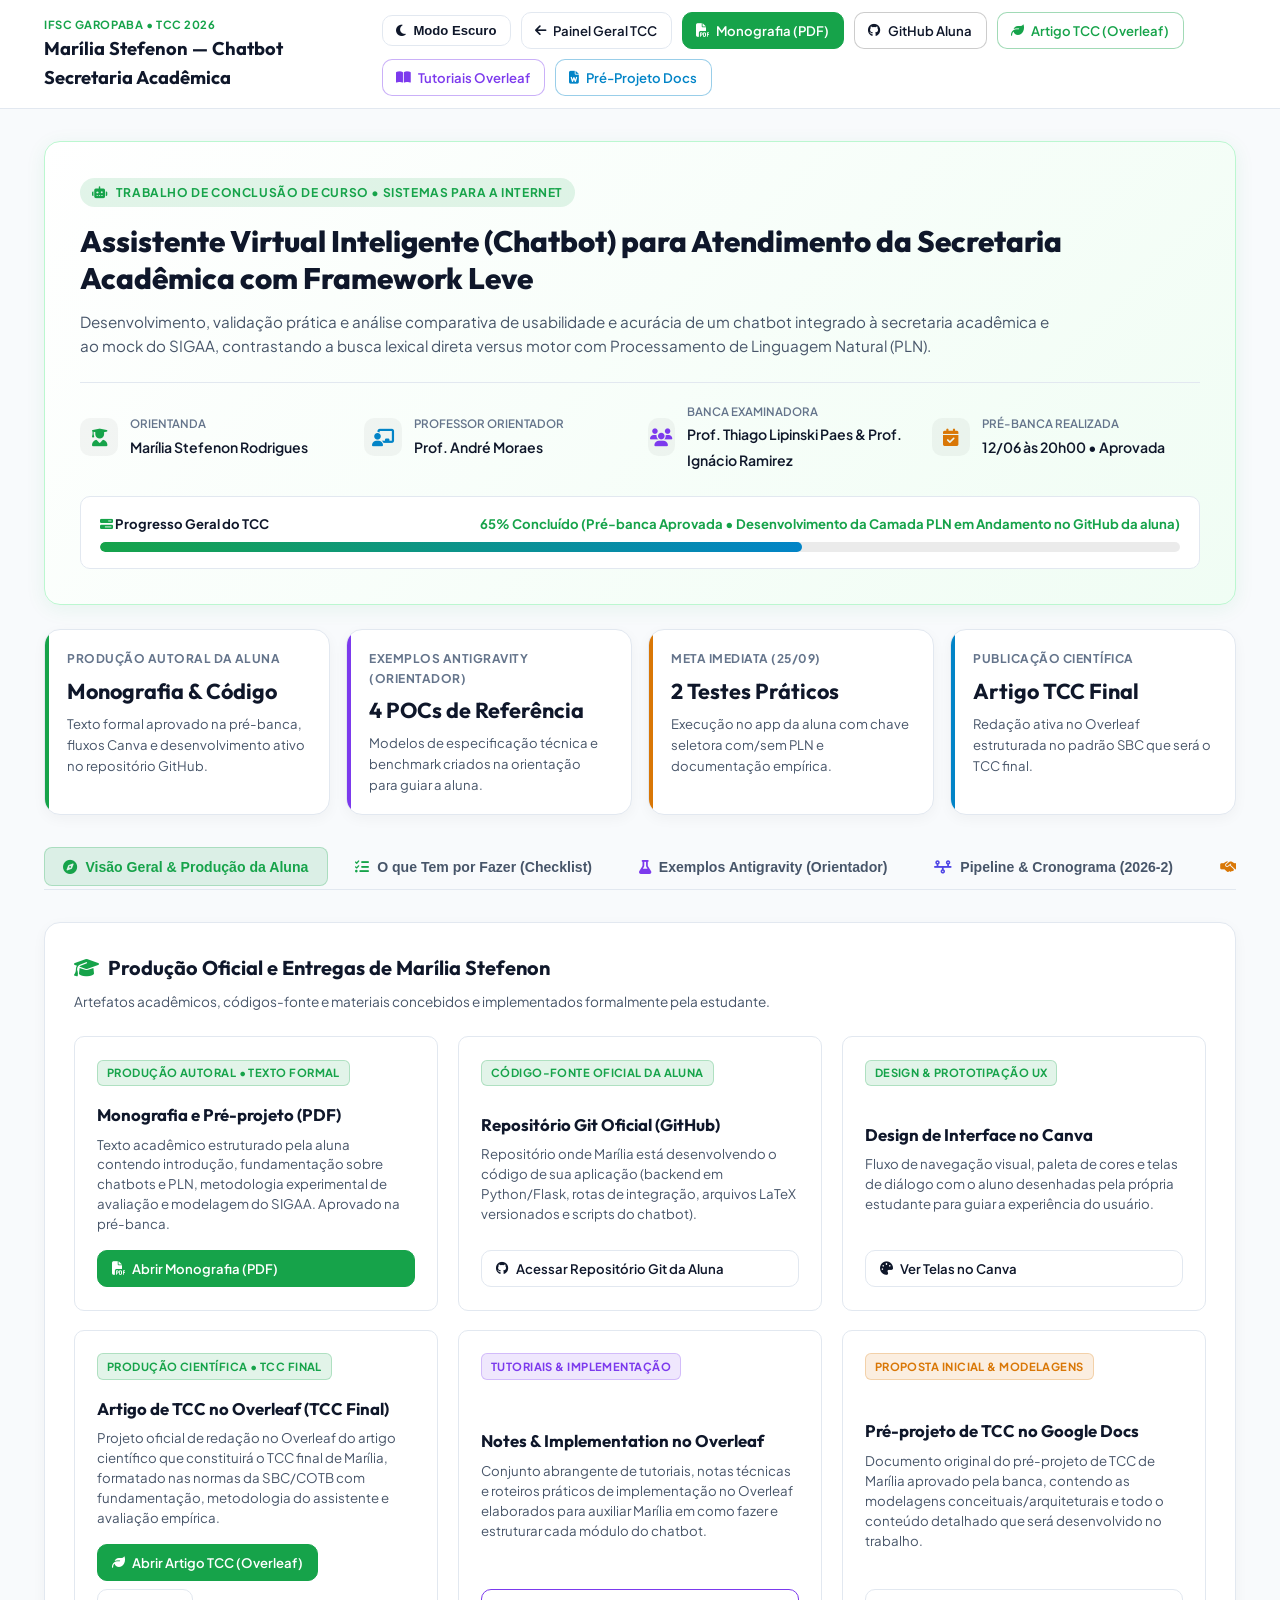
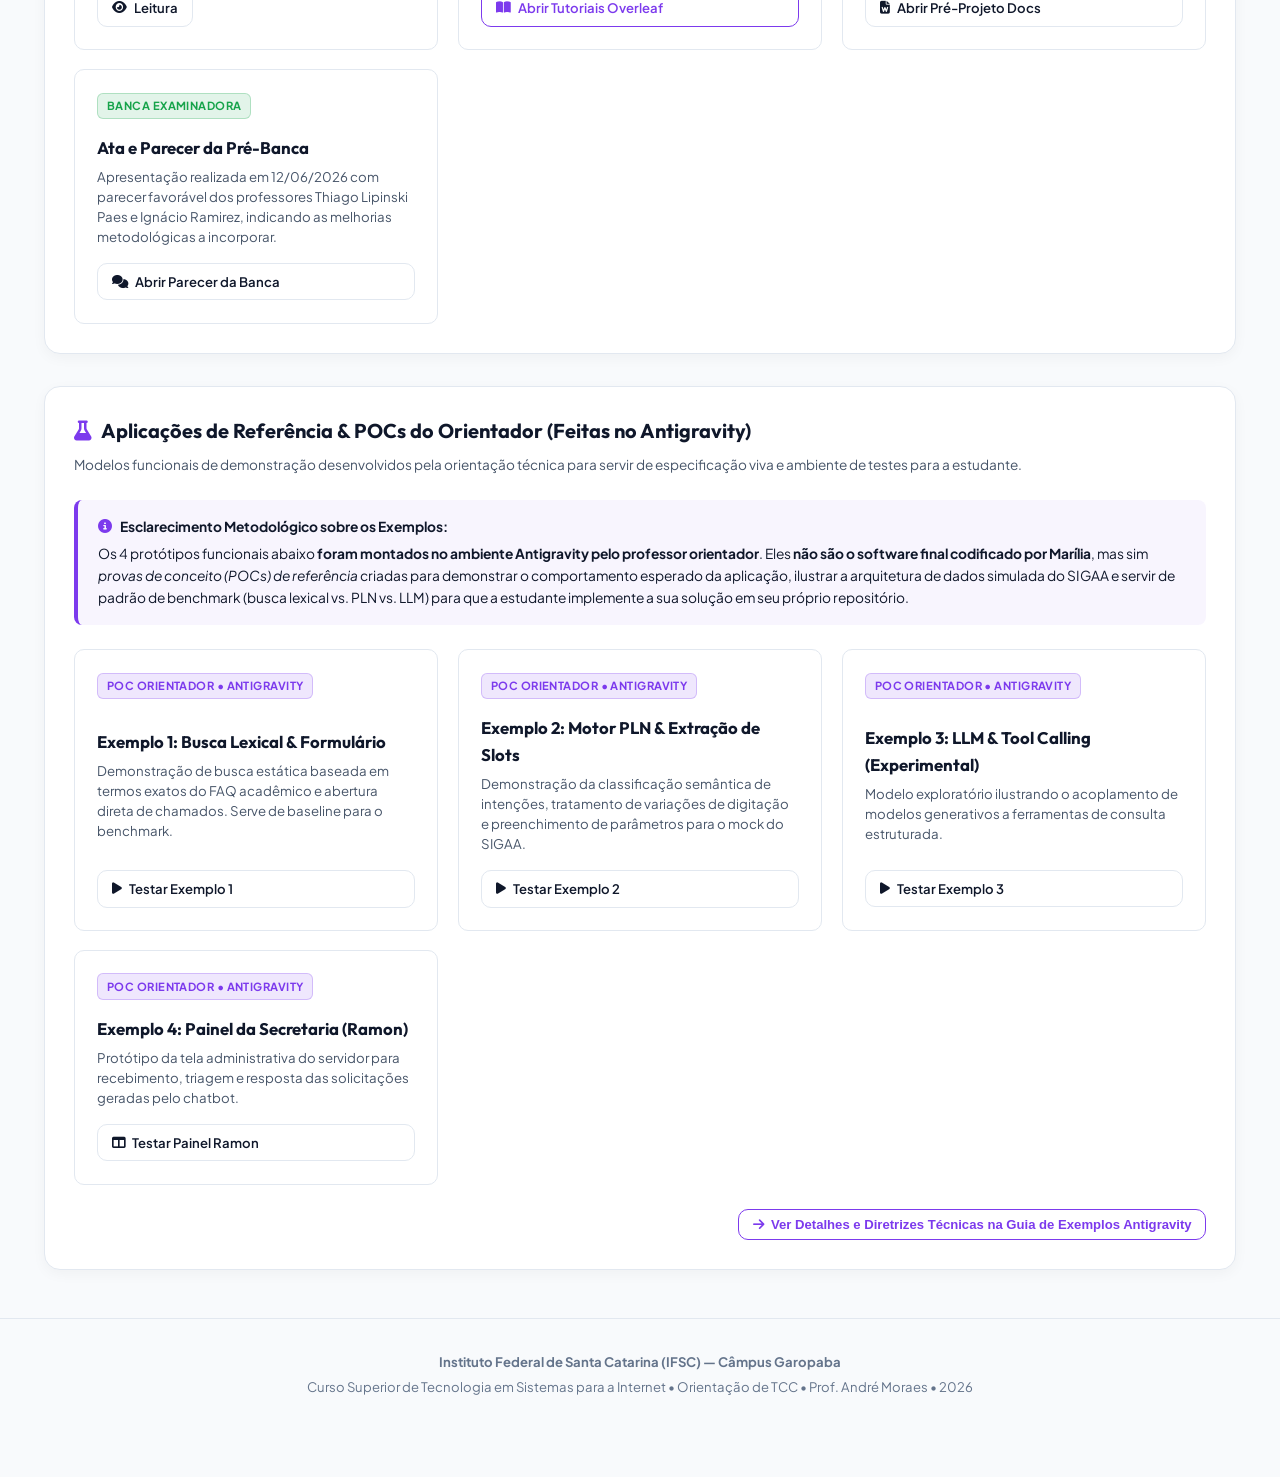
==== commit 35e950ad: "docs: atualiza links do Artigo TCC Final, Notes e Pre-projeto no dashboard" ====
--- a/index.html
+++ b/index.html
@@ -685,6 +685,50 @@
       color: var(--text-dim);
       font-size: 0.82rem;
     }
+
+    /* ILUSTRAÇÃO CONCEITUAL / CLIPART */
+    .hero-cover-banner {
+      width: 100%;
+      height: 260px;
+      border-radius: var(--radius-lg);
+      overflow: hidden;
+      margin: 1.5rem 0 1.2rem 0;
+      border: 1px solid var(--border-color);
+      box-shadow: var(--shadow-card);
+      position: relative;
+      background: var(--bg-surface);
+    }
+
+    .hero-cover-img {
+      width: 100%;
+      height: 100%;
+      object-fit: cover;
+      object-position: center;
+      display: block;
+      transition: transform 0.4s ease;
+    }
+
+    .hero-cover-banner:hover .hero-cover-img {
+      transform: scale(1.02);
+    }
+
+    .hero-cover-caption {
+      position: absolute;
+      bottom: 12px;
+      right: 14px;
+      background: rgba(15, 23, 42, 0.78);
+      backdrop-filter: blur(8px);
+      padding: 0.35rem 0.8rem;
+      border-radius: 999px;
+      color: #ffffff;
+      font-size: 0.75rem;
+      font-weight: 600;
+      display: flex;
+      align-items: center;
+      gap: 0.4rem;
+      border: 1px solid rgba(255, 255, 255, 0.15);
+    }
+
   </style>
 </head>
 <body>
@@ -703,14 +747,20 @@
         <a href="https://chameoandre.github.io/orientacoes-tcc-superior-sistemas-para-internet/" class="btn-nav" title="Voltar ao Painel Geral de TCC">
           <i class="fa-solid fa-arrow-left"></i> Painel Geral TCC
         </a>
-        <a href="document.pdf" target="_blank" class="btn-nav btn-nav-primary">
+        <a href="document.pdf" target="_blank" class="btn-nav btn-nav-primary" title="Monografia Completa de TCC em PDF">
           <i class="fa-solid fa-file-pdf"></i> Monografia (PDF)
         </a>
-        <a href="https://github.com/marilia79/tcc" target="_blank" class="btn-nav" style="border-color: rgba(0, 0, 0, 0.2);">
+        <a href="https://github.com/marilia79/tcc" target="_blank" class="btn-nav" style="border-color: rgba(0, 0, 0, 0.2);" title="Repositório GitHub Oficial da Aluna">
           <i class="fa-brands fa-github"></i> GitHub Aluna
         </a>
-        <a href="https://www.overleaf.com/read/dbcswpzjpnhs#55b18d" target="_blank" class="btn-nav" style="border-color: rgba(22, 163, 74, 0.4); color: var(--ifsc-green);">
-          <i class="fa-solid fa-leaf"></i> Paper Overleaf
+        <a href="https://www.overleaf.com/project/69dc15ab48a033923b88b451" target="_blank" class="btn-nav" style="border-color: rgba(22, 163, 74, 0.4); color: var(--ifsc-green);" title="Artigo Científico (TCC Final) no Overleaf">
+          <i class="fa-solid fa-leaf"></i> Artigo TCC (Overleaf)
+        </a>
+        <a href="https://www.overleaf.com/project/69e6315c530c90e2824c26aa" target="_blank" class="btn-nav" style="border-color: rgba(124, 58, 237, 0.4); color: var(--accent-purple);" title="Tutoriais e Notas de Implementação no Overleaf">
+          <i class="fa-solid fa-book-open"></i> Tutoriais Overleaf
+        </a>
+        <a href="https://docs.google.com/document/d/1qnvYJ0fRcCAY4pdhvVL27W4Wnwjt18eZnLQ8VTj7WLg/edit?tab=t.0" target="_blank" class="btn-nav" style="border-color: rgba(2, 132, 199, 0.4); color: var(--accent-blue);" title="Pré-projeto de TCC no Google Docs (Modelagens e Conteúdo)">
+          <i class="fa-solid fa-file-word"></i> Pré-Projeto Docs
         </a>
       </div>
     </div>
@@ -798,8 +848,8 @@
 
       <div class="kpi-card" style="--accent: var(--accent-blue);">
         <div class="kpi-title">Publicação Científica</div>
-        <div class="kpi-value">Artigo COTB 2026</div>
-        <div class="kpi-desc">Redação ativa no template Overleaf do Computer on the Beach (SBC).</div>
+        <div class="kpi-value">Artigo TCC Final</div>
+        <div class="kpi-desc">Redação ativa no Overleaf estruturada no padrão SBC que será o TCC final.</div>
       </div>
     </div>
 
@@ -866,21 +916,33 @@
           </div>
 
           <div class="artifact-card">
-            <span class="artifact-badge badge-autoral">PRODUÇÃO CIENTÍFICA</span>
-            <div>
-              <div class="artifact-title">Artigo COTB 2026 no Overleaf</div>
-              <div class="artifact-desc">Artigo científico em redação no Overleaf segundo as normas da SBC, estruturado para receber os resultados da comparação empírica com/sem PLN.</div>
-            </div>
-            <a href="https://www.overleaf.com/read/dbcswpzjpnhs#55b18d" target="_blank" class="btn-nav"><i class="fa-solid fa-leaf" style="color: var(--ifsc-green);"></i> Overleaf (Leitura)</a>
+            <span class="artifact-badge badge-autoral">PRODUÇÃO CIENTÍFICA • TCC FINAL</span>
+            <div>
+              <div class="artifact-title">Artigo de TCC no Overleaf (TCC Final)</div>
+              <div class="artifact-desc">Projeto oficial de redação no Overleaf do artigo científico que constituirá o TCC final de Marília, formatado nas normas da SBC/COTB com fundamentação, metodologia do assistente e avaliação empírica.</div>
+            </div>
+            <div style="display: flex; gap: 0.5rem; flex-wrap: wrap;">
+              <a href="https://www.overleaf.com/project/69dc15ab48a033923b88b451" target="_blank" class="btn-nav btn-nav-primary"><i class="fa-solid fa-leaf"></i> Abrir Artigo TCC (Overleaf)</a>
+              <a href="https://www.overleaf.com/read/dbcswpzjpnhs#55b18d" target="_blank" class="btn-nav" title="Link público de leitura"><i class="fa-solid fa-eye"></i> Leitura</a>
+            </div>
           </div>
 
           <div class="artifact-card">
-            <span class="artifact-badge badge-autoral">DOCUMENTO INICIAL</span>
-            <div>
-              <div class="artifact-title">Pré-projeto no Google Docs</div>
-              <div class="artifact-desc">Proposta inicial de trabalho de conclusão de curso submetida e aprovada pela coordenação do curso de Sistemas para a Internet.</div>
-            </div>
-            <a href="https://docs.google.com/document/d/1qnvYJ0fRcCAY4pdhvVL27W4Wnwjt18eZnLQ8VTj7WLg/edit?usp=sharing" target="_blank" class="btn-nav"><i class="fa-solid fa-file-word"></i> Abrir Google Docs</a>
+            <span class="artifact-badge badge-poc">TUTORIAIS & IMPLEMENTAÇÃO</span>
+            <div>
+              <div class="artifact-title">Notes & Implementation no Overleaf</div>
+              <div class="artifact-desc">Conjunto abrangente de tutoriais, notas técnicas e roteiros práticos de implementação no Overleaf elaborados para auxiliar Marília em como fazer e estruturar cada módulo do chatbot.</div>
+            </div>
+            <a href="https://www.overleaf.com/project/69e6315c530c90e2824c26aa" target="_blank" class="btn-nav" style="border-color: var(--accent-purple); color: var(--accent-purple);"><i class="fa-solid fa-book-open"></i> Abrir Tutoriais Overleaf</a>
+          </div>
+
+          <div class="artifact-card">
+            <span class="artifact-badge badge-amber">PROPOSTA INICIAL & MODELAGENS</span>
+            <div>
+              <div class="artifact-title">Pré-projeto de TCC no Google Docs</div>
+              <div class="artifact-desc">Documento original do pré-projeto de TCC de Marília aprovado pela banca, contendo as modelagens conceituais/arquiteturais e todo o conteúdo detalhado que será desenvolvido no trabalho.</div>
+            </div>
+            <a href="https://docs.google.com/document/d/1qnvYJ0fRcCAY4pdhvVL27W4Wnwjt18eZnLQ8VTj7WLg/edit?tab=t.0" target="_blank" class="btn-nav"><i class="fa-solid fa-file-word"></i> Abrir Pré-Projeto Docs</a>
           </div>
 
           <div class="artifact-card">
@@ -990,8 +1052,8 @@
           <div class="check-item current">
             <div class="check-icon"><i class="fa-solid fa-leaf"></i></div>
             <div class="check-content">
-              <h4>3. Iniciar Redação do Artigo no Template do COTB 2026</h4>
-              <p>Estruturar no Overleaf o artigo segundo o template do <em>Computer on the Beach</em> (<a href="https://computeronthebeach.com.br" target="_blank" style="color: var(--ifsc-green); font-weight: 600;">computeronthebeach.com.br</a>), preparando a seção de metodologia e tabela de resultados.</p>
+              <h4>3. Redação do Artigo de TCC Final no Overleaf (Template SBC / COTB)</h4>
+              <p>Redigir no Overleaf o artigo final (<a href="https://www.overleaf.com/project/69dc15ab48a033923b88b451" target="_blank" style="color: var(--ifsc-green); font-weight: 600;">Abrir Artigo TCC</a>), apoiando-se nos tutoriais práticos de <a href="https://www.overleaf.com/project/69e6315c530c90e2824c26aa" target="_blank" style="color: var(--accent-purple); font-weight: 600;">Notes & Implementation</a> e nas modelagens do <a href="https://docs.google.com/document/d/1qnvYJ0fRcCAY4pdhvVL27W4Wnwjt18eZnLQ8VTj7WLg/edit?tab=t.0" target="_blank" style="color: var(--accent-blue); font-weight: 600;">Pré-projeto Docs</a>.</p>
             </div>
           </div>
 
@@ -1251,21 +1313,33 @@
           </div>
 
           <div class="artifact-card">
-            <span class="artifact-badge badge-autoral">ARTIGO SBC / COTB</span>
-            <div>
-              <div class="artifact-title">Paper no Overleaf (Leitura)</div>
-              <div class="artifact-desc">Link compartilhado de leitura do artigo científico em LaTeX.</div>
-            </div>
-            <a href="https://www.overleaf.com/read/dbcswpzjpnhs#55b18d" target="_blank" class="btn-nav"><i class="fa-solid fa-leaf" style="color: var(--ifsc-green);"></i> Abrir Leitura Overleaf</a>
+            <span class="artifact-badge badge-autoral">TCC FINAL • PRODUÇÃO CIENTÍFICA</span>
+            <div>
+              <div class="artifact-title">Artigo Atual de TCC no Overleaf (TCC Final)</div>
+              <div class="artifact-desc">Espaço oficial no Overleaf onde está sendo redigido o atual artigo científico que será o TCC final de Marília, com fundamentação, arquitetura e análise experimental.</div>
+            </div>
+            <div style="display: flex; gap: 0.5rem; flex-wrap: wrap;">
+              <a href="https://www.overleaf.com/project/69dc15ab48a033923b88b451" target="_blank" class="btn-nav btn-nav-primary"><i class="fa-solid fa-leaf"></i> Abrir Projeto Overleaf (Edição)</a>
+              <a href="https://www.overleaf.com/read/dbcswpzjpnhs#55b18d" target="_blank" class="btn-nav" title="Link público de leitura"><i class="fa-solid fa-eye"></i> Leitura</a>
+            </div>
           </div>
 
           <div class="artifact-card">
-            <span class="artifact-badge badge-blue">ARTIGO SBC / COTB</span>
-            <div>
-              <div class="artifact-title">Projeto Overleaf (Edição)</div>
-              <div class="artifact-desc">Acesso direto ao editor LaTeX para redação das seções do artigo.</div>
-            </div>
-            <a href="https://www.overleaf.com/project/69dc15ab48a033923b88b451" target="_blank" class="btn-nav"><i class="fa-solid fa-pen-to-square"></i> Abrir Projeto Overleaf</a>
+            <span class="artifact-badge badge-poc">TUTORIAIS & IMPLEMENTAÇÃO</span>
+            <div>
+              <div class="artifact-title">Notes & Implementation no Overleaf</div>
+              <div class="artifact-desc">Conjunto de tutoriais, guias práticos e notas de implementação no Overleaf desenvolvidos pela orientação técnica para auxiliar Marília em como fazer as coisas no projeto.</div>
+            </div>
+            <a href="https://www.overleaf.com/project/69e6315c530c90e2824c26aa" target="_blank" class="btn-nav" style="border-color: var(--accent-purple); color: var(--accent-purple);"><i class="fa-solid fa-book-open"></i> Abrir Notes & Tutoriais Overleaf</a>
+          </div>
+
+          <div class="artifact-card">
+            <span class="artifact-badge badge-amber">MODELAGENS & CONTEÚDO</span>
+            <div>
+              <div class="artifact-title">Pré-projeto de TCC no Google Docs</div>
+              <div class="artifact-desc">Documento do pré-projeto do TCC de Marília contendo todas as modelagens do sistema e a especificação do conteúdo que está sendo desenvolvido no trabalho.</div>
+            </div>
+            <a href="https://docs.google.com/document/d/1qnvYJ0fRcCAY4pdhvVL27W4Wnwjt18eZnLQ8VTj7WLg/edit?tab=t.0" target="_blank" class="btn-nav"><i class="fa-solid fa-file-word"></i> Abrir Pré-Projeto Docs</a>
           </div>
 
           <div class="artifact-card">
@@ -1275,15 +1349,6 @@
               <div class="artifact-desc">Interfaces gráficas e fluxo de telas desenhadas por Marília para o assistente.</div>
             </div>
             <a href="https://www.canva.com/design/DAGwpH8wyio/i7u20WVU_0vb8Oj-3aBwtA/edit" target="_blank" class="btn-nav"><i class="fa-solid fa-palette"></i> Abrir no Canva</a>
-          </div>
-
-          <div class="artifact-card">
-            <span class="artifact-badge badge-amber">TEXTO DE PROPOSTA</span>
-            <div>
-              <div class="artifact-title">Pré-projeto no Google Docs</div>
-              <div class="artifact-desc">Texto original de submissão do pré-projeto de TCC.</div>
-            </div>
-            <a href="https://docs.google.com/document/d/1qnvYJ0fRcCAY4pdhvVL27W4Wnwjt18eZnLQ8VTj7WLg/edit?usp=sharing" target="_blank" class="btn-nav"><i class="fa-solid fa-file-word"></i> Abrir Google Doc</a>
           </div>
 
           <div class="artifact-card">
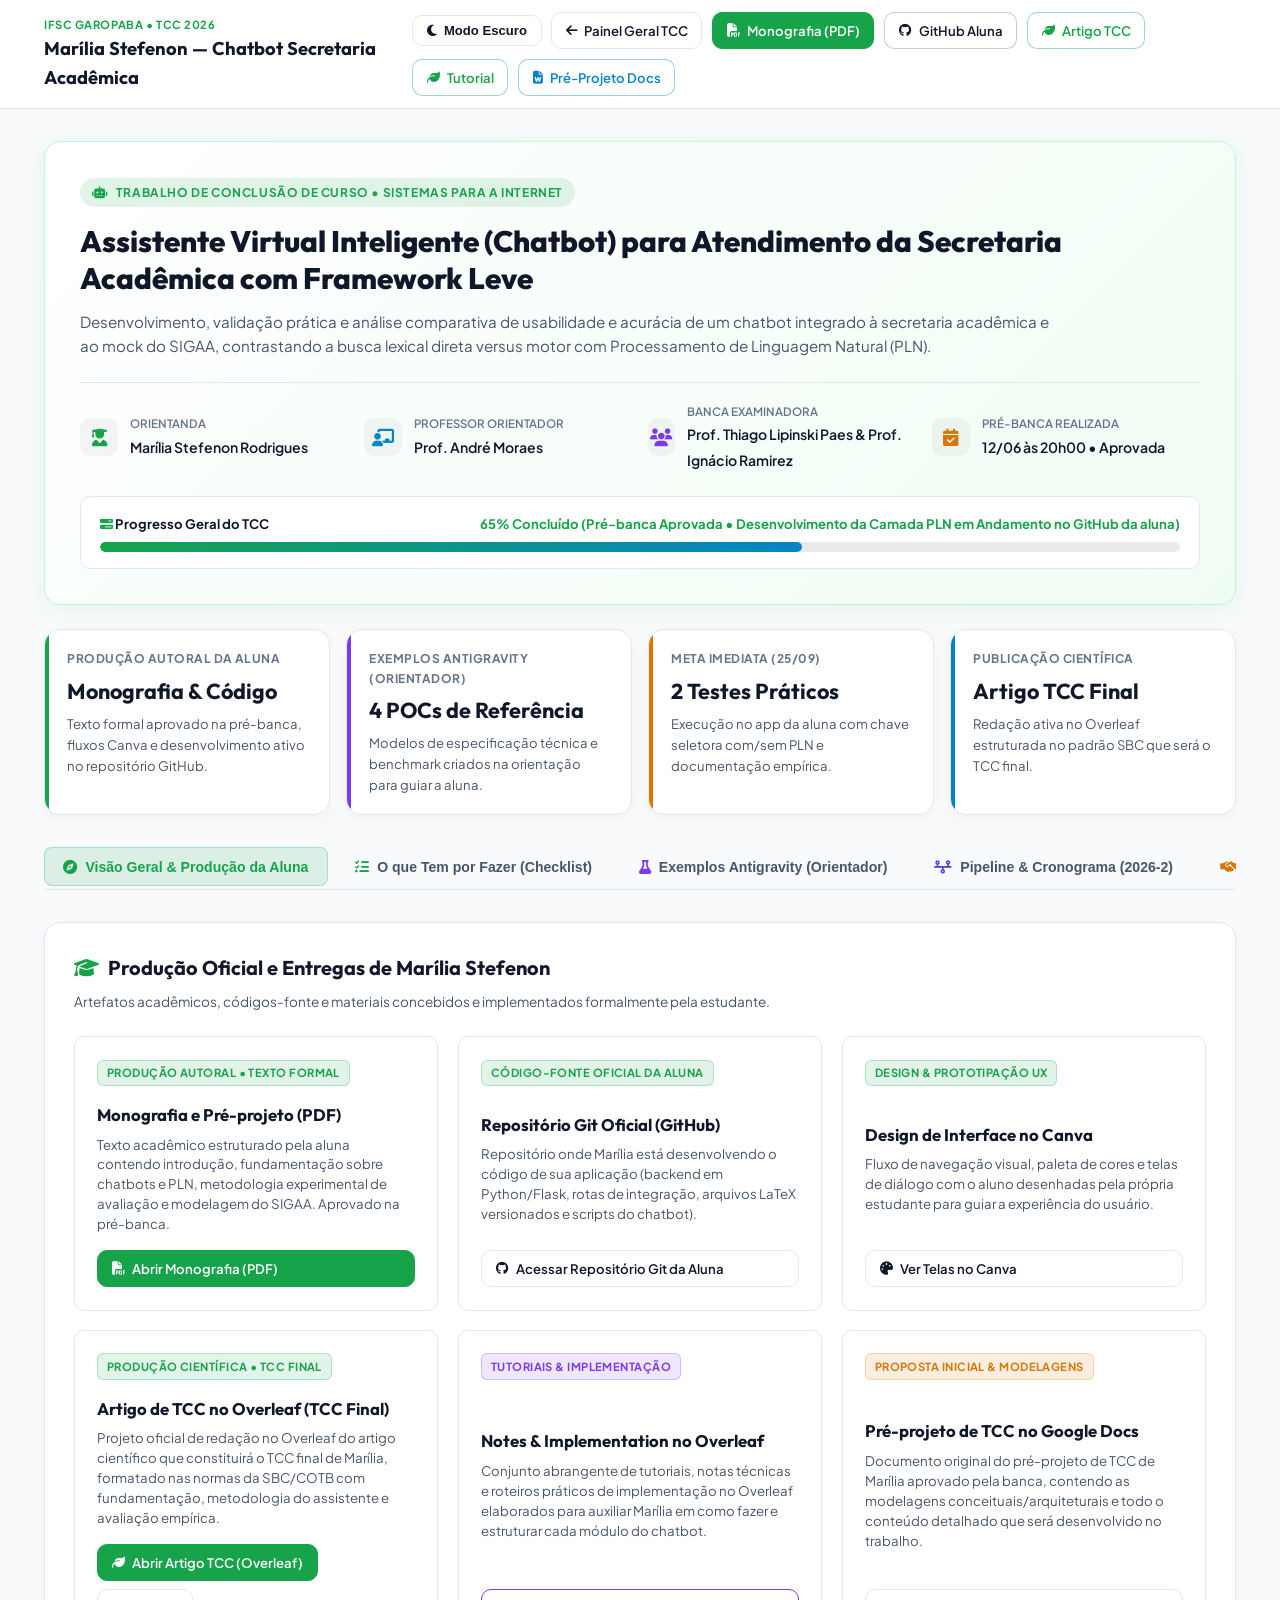
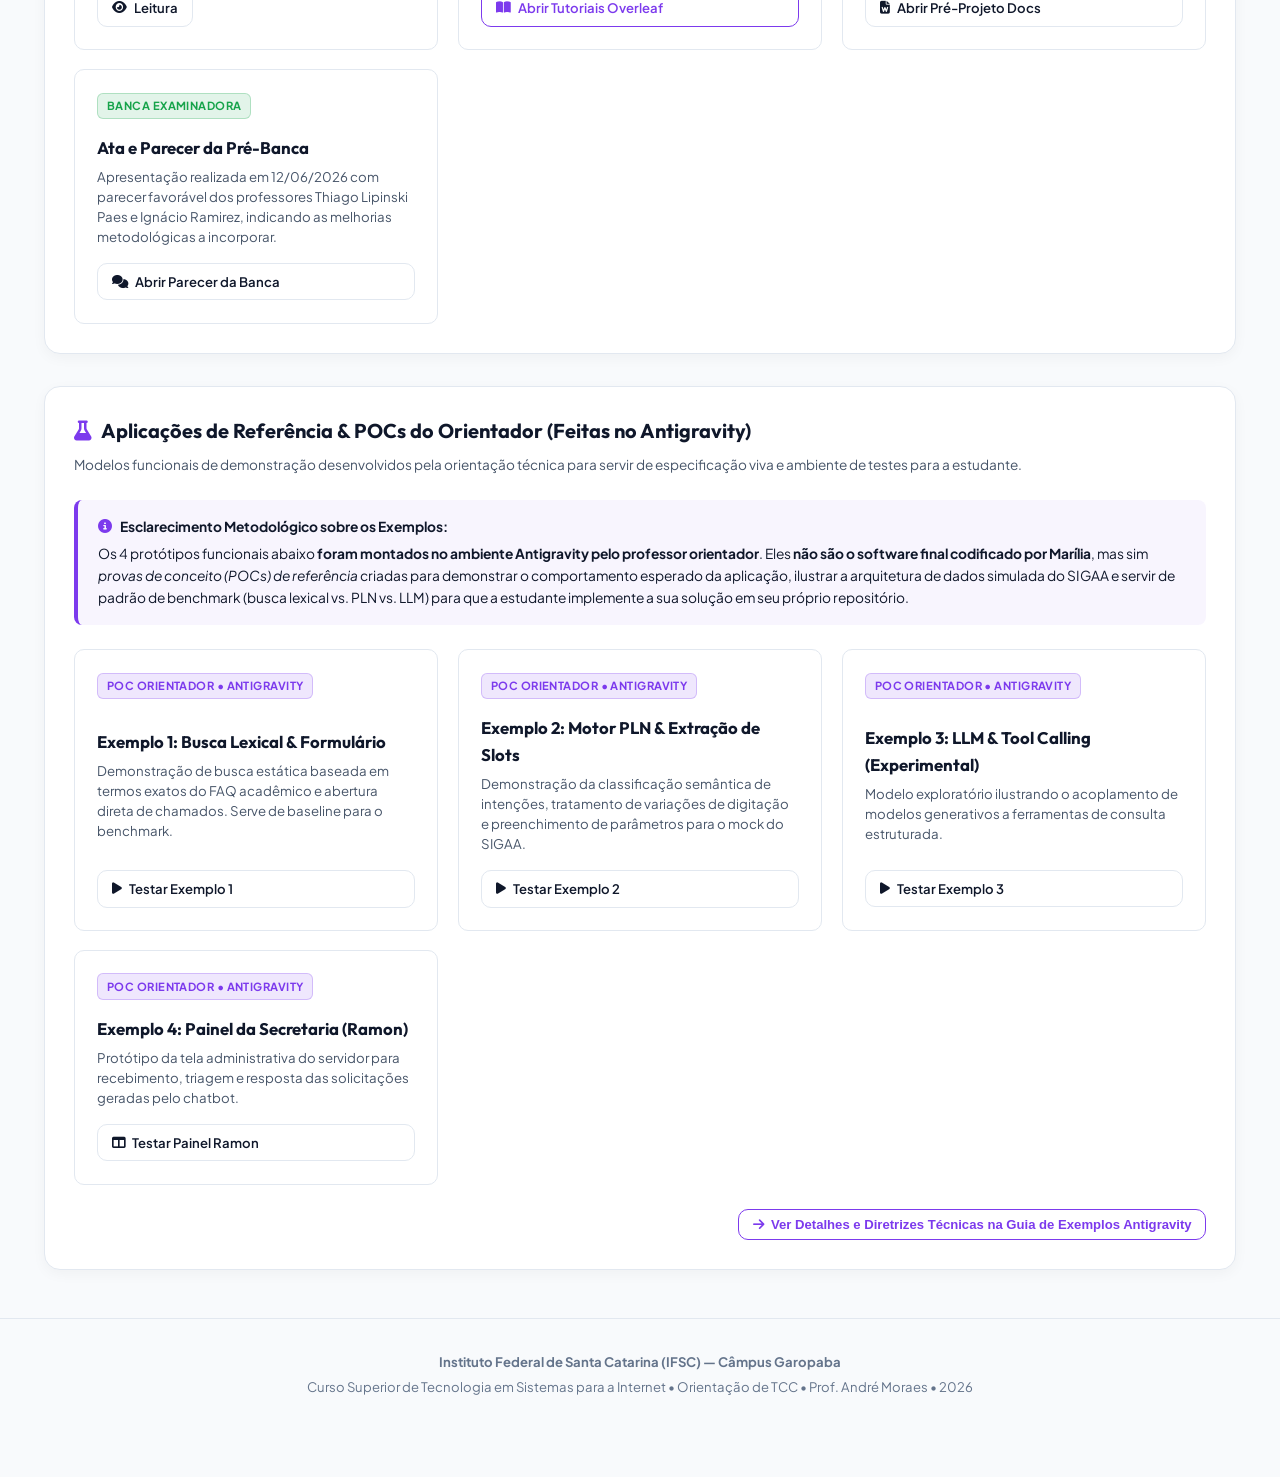
==== commit 0b7f7757: "docs: ajusta labels dos botoes para Artigo TCC e Tutorial no Overleaf" ====
--- a/index.html
+++ b/index.html
@@ -754,10 +754,10 @@
           <i class="fa-brands fa-github"></i> GitHub Aluna
         </a>
         <a href="https://www.overleaf.com/project/69dc15ab48a033923b88b451" target="_blank" class="btn-nav" style="border-color: rgba(22, 163, 74, 0.4); color: var(--ifsc-green);" title="Artigo Científico (TCC Final) no Overleaf">
-          <i class="fa-solid fa-leaf"></i> Artigo TCC (Overleaf)
+          <i class="fa-solid fa-leaf"></i> Artigo TCC
         </a>
-        <a href="https://www.overleaf.com/project/69e6315c530c90e2824c26aa" target="_blank" class="btn-nav" style="border-color: rgba(124, 58, 237, 0.4); color: var(--accent-purple);" title="Tutoriais e Notas de Implementação no Overleaf">
-          <i class="fa-solid fa-book-open"></i> Tutoriais Overleaf
+        <a href="https://www.overleaf.com/project/69e6315c530c90e2824c26aa" target="_blank" class="btn-nav" style="border-color: rgba(22, 163, 74, 0.4); color: var(--ifsc-green);" title="Tutorial (Notes & Implementation) no Overleaf">
+          <i class="fa-solid fa-leaf"></i> Tutorial
         </a>
         <a href="https://docs.google.com/document/d/1qnvYJ0fRcCAY4pdhvVL27W4Wnwjt18eZnLQ8VTj7WLg/edit?tab=t.0" target="_blank" class="btn-nav" style="border-color: rgba(2, 132, 199, 0.4); color: var(--accent-blue);" title="Pré-projeto de TCC no Google Docs (Modelagens e Conteúdo)">
           <i class="fa-solid fa-file-word"></i> Pré-Projeto Docs
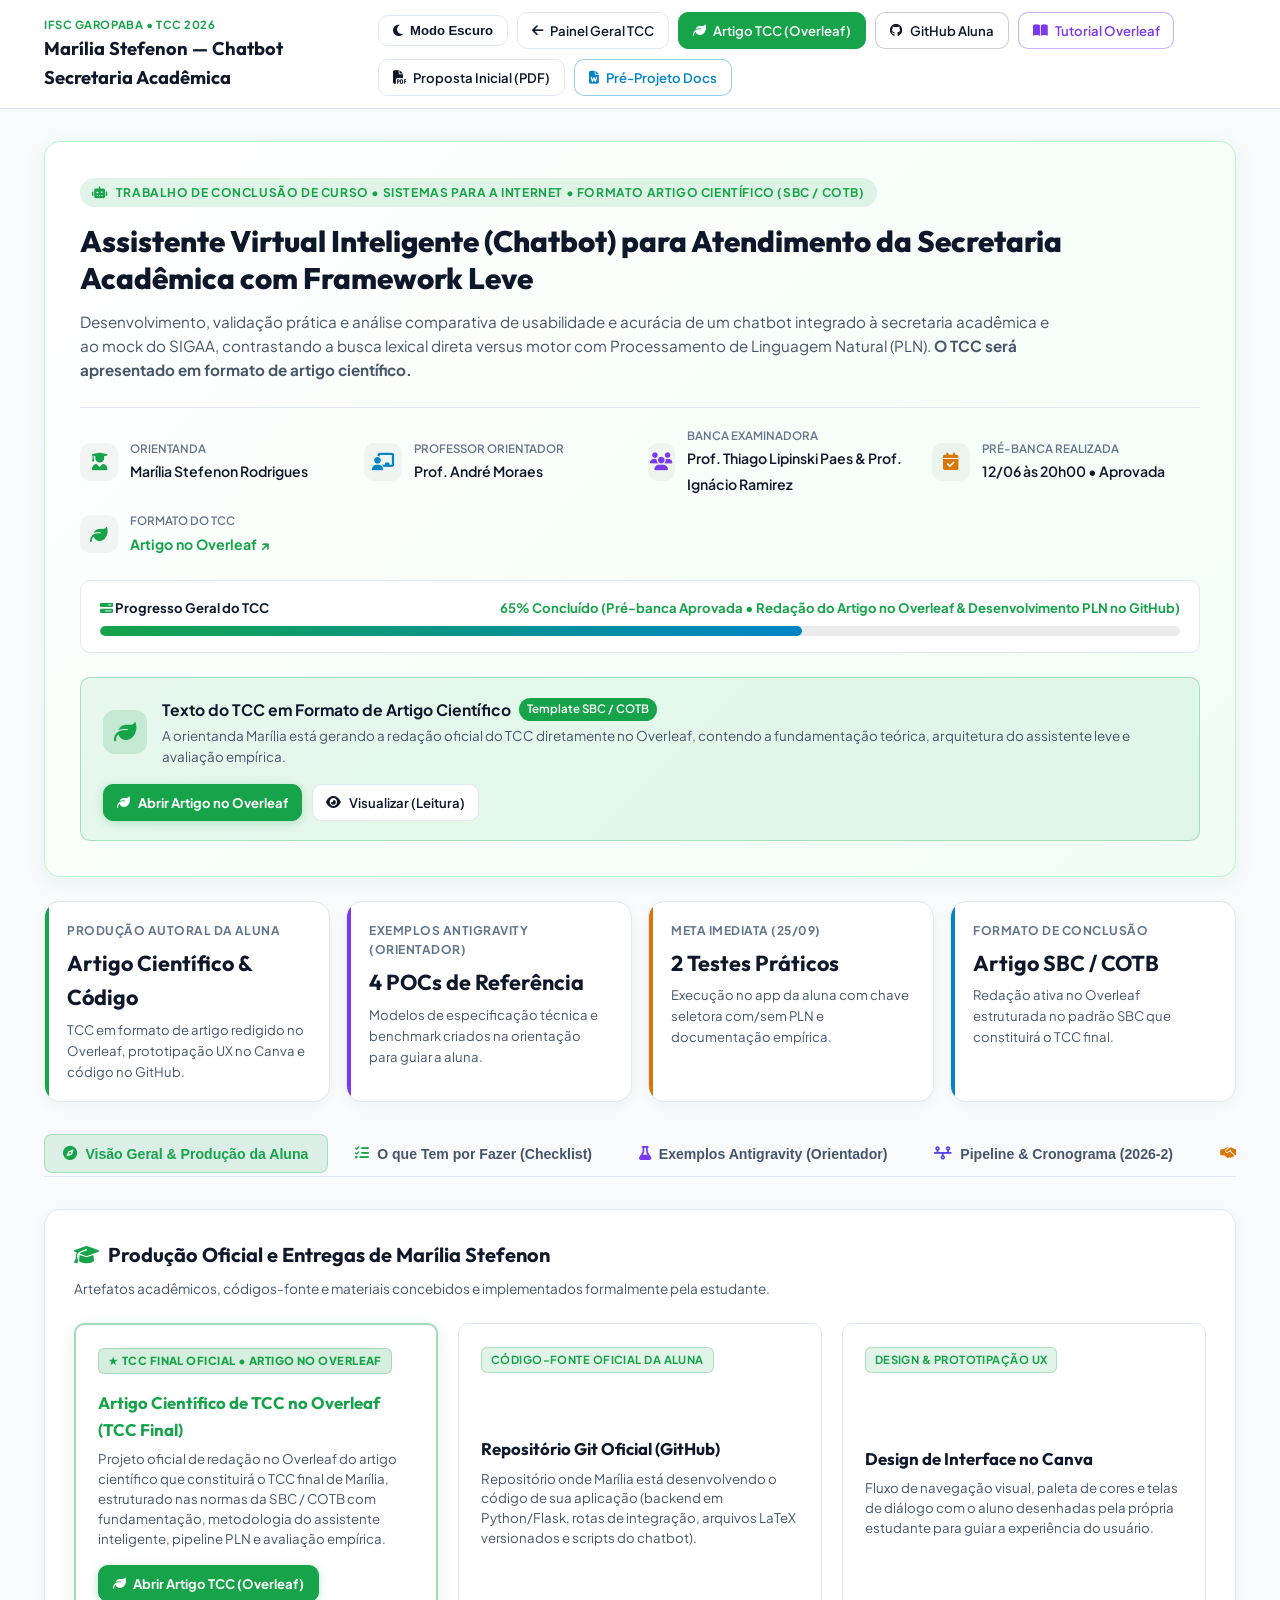
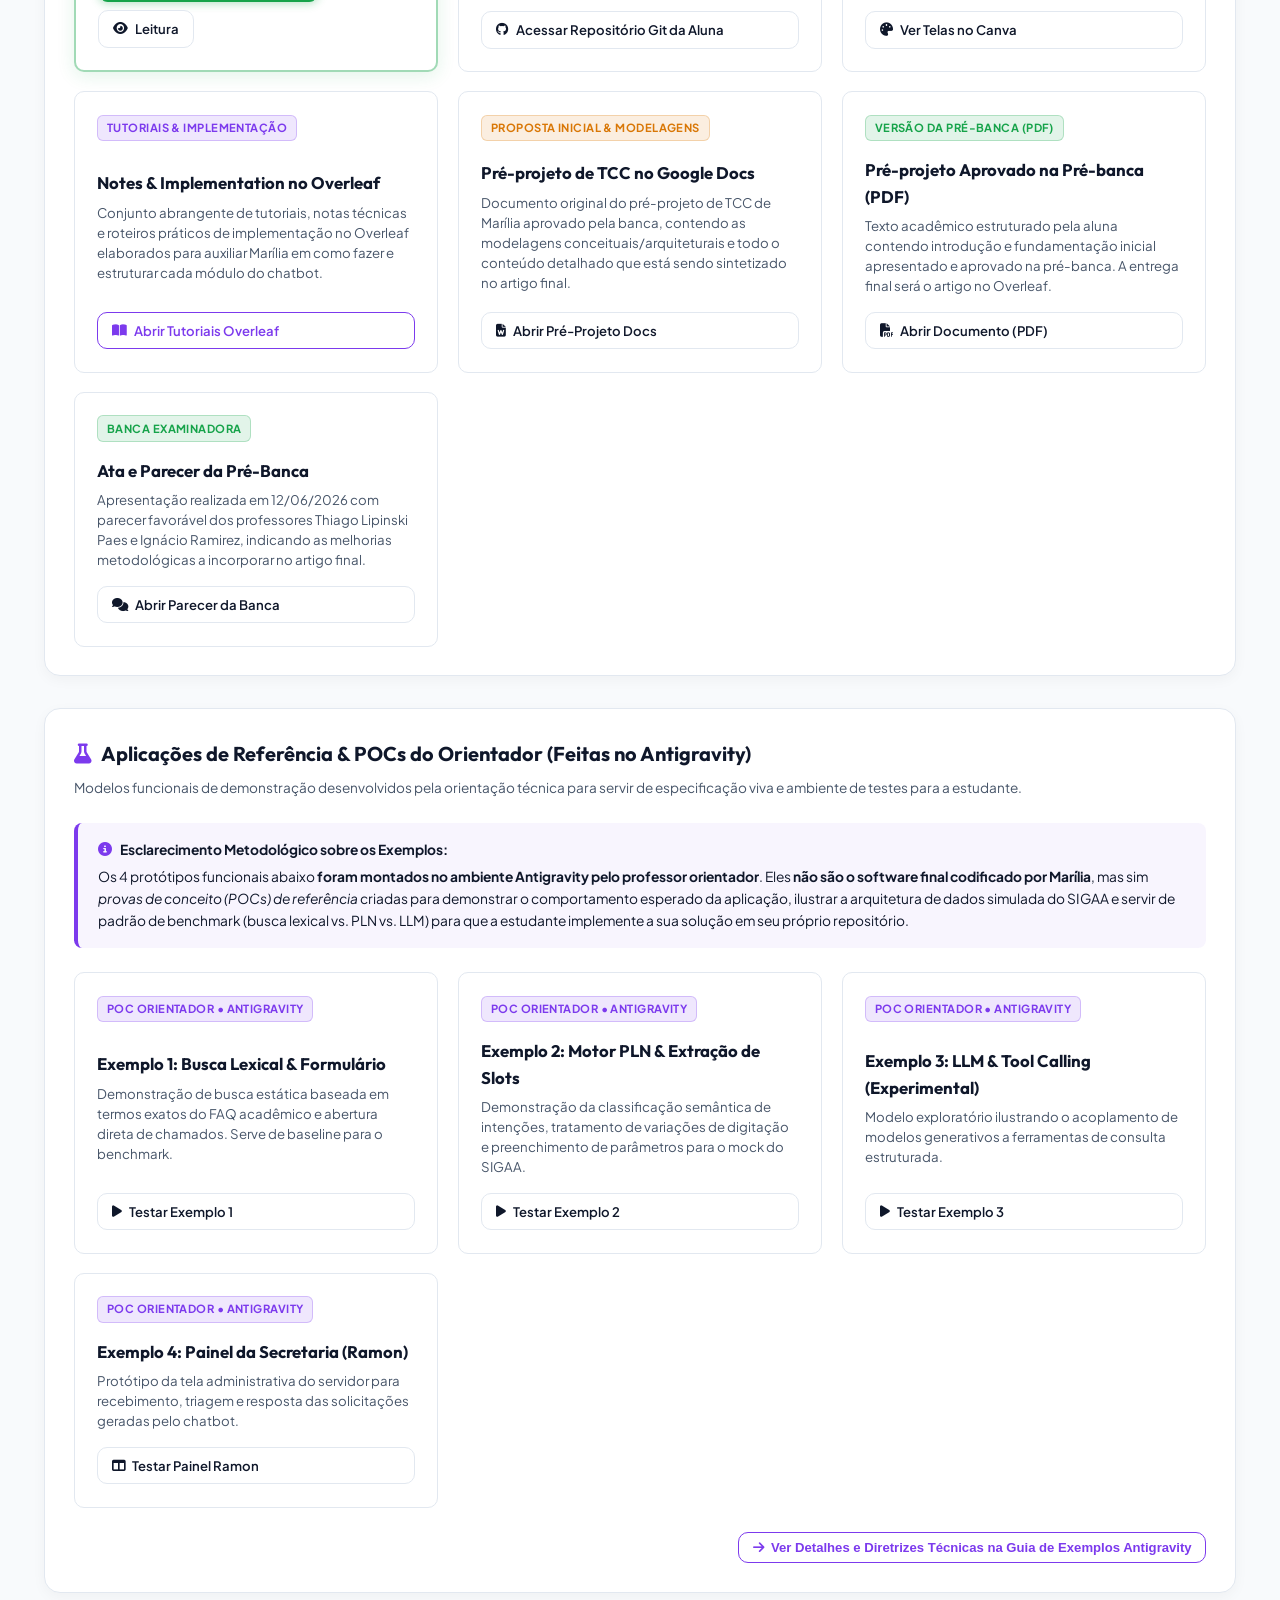
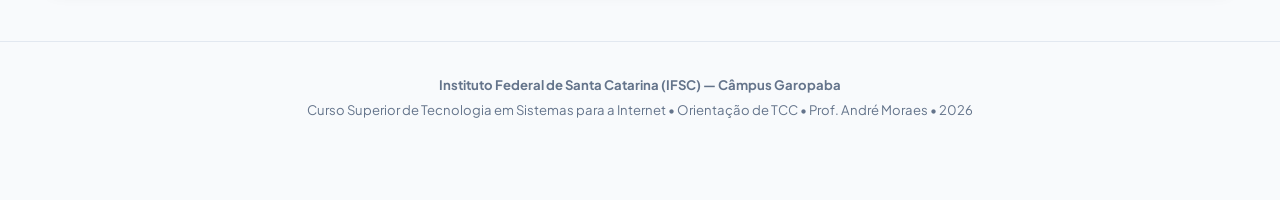
==== commit b9eb2b57: "docs: destaca link do artigo de TCC no Overleaf e formato de artigo" ====
--- a/index.html
+++ b/index.html
@@ -747,17 +747,17 @@
         <a href="https://chameoandre.github.io/orientacoes-tcc-superior-sistemas-para-internet/" class="btn-nav" title="Voltar ao Painel Geral de TCC">
           <i class="fa-solid fa-arrow-left"></i> Painel Geral TCC
         </a>
-        <a href="document.pdf" target="_blank" class="btn-nav btn-nav-primary" title="Monografia Completa de TCC em PDF">
-          <i class="fa-solid fa-file-pdf"></i> Monografia (PDF)
+        <a href="https://www.overleaf.com/project/69dc15ab48a033923b88b451" target="_blank" class="btn-nav btn-nav-primary" title="Artigo Científico (TCC Final de Marília) no Overleaf">
+          <i class="fa-solid fa-leaf"></i> Artigo TCC (Overleaf)
         </a>
         <a href="https://github.com/marilia79/tcc" target="_blank" class="btn-nav" style="border-color: rgba(0, 0, 0, 0.2);" title="Repositório GitHub Oficial da Aluna">
           <i class="fa-brands fa-github"></i> GitHub Aluna
         </a>
-        <a href="https://www.overleaf.com/project/69dc15ab48a033923b88b451" target="_blank" class="btn-nav" style="border-color: rgba(22, 163, 74, 0.4); color: var(--ifsc-green);" title="Artigo Científico (TCC Final) no Overleaf">
-          <i class="fa-solid fa-leaf"></i> Artigo TCC
+        <a href="https://www.overleaf.com/project/69e6315c530c90e2824c26aa" target="_blank" class="btn-nav" style="border-color: rgba(124, 58, 237, 0.4); color: var(--accent-purple);" title="Tutorial e Notas de Implementação no Overleaf">
+          <i class="fa-solid fa-book-open"></i> Tutorial Overleaf
         </a>
-        <a href="https://www.overleaf.com/project/69e6315c530c90e2824c26aa" target="_blank" class="btn-nav" style="border-color: rgba(22, 163, 74, 0.4); color: var(--ifsc-green);" title="Tutorial (Notes & Implementation) no Overleaf">
-          <i class="fa-solid fa-leaf"></i> Tutorial
+        <a href="document.pdf" target="_blank" class="btn-nav" title="Proposta / Pré-projeto de TCC em PDF (Aprovado na Pré-banca)">
+          <i class="fa-solid fa-file-pdf"></i> Proposta Inicial (PDF)
         </a>
         <a href="https://docs.google.com/document/d/1qnvYJ0fRcCAY4pdhvVL27W4Wnwjt18eZnLQ8VTj7WLg/edit?tab=t.0" target="_blank" class="btn-nav" style="border-color: rgba(2, 132, 199, 0.4); color: var(--accent-blue);" title="Pré-projeto de TCC no Google Docs (Modelagens e Conteúdo)">
           <i class="fa-solid fa-file-word"></i> Pré-Projeto Docs
@@ -771,13 +771,13 @@
     <!-- HERO BANNER -->
     <section class="hero-banner">
       <div class="hero-tag">
-        <i class="fa-solid fa-robot"></i> TRABALHO DE CONCLUSÃO DE CURSO • SISTEMAS PARA A INTERNET
+        <i class="fa-solid fa-robot"></i> TRABALHO DE CONCLUSÃO DE CURSO • SISTEMAS PARA A INTERNET • FORMATO ARTIGO CIENTÍFICO (SBC / COTB)
       </div>
       <h1 class="hero-title">
         Assistente Virtual Inteligente (Chatbot) para Atendimento da Secretaria Acadêmica com Framework Leve
       </h1>
       <p class="hero-subtitle">
-        Desenvolvimento, validação prática e análise comparativa de usabilidade e acurácia de um chatbot integrado à secretaria acadêmica e ao mock do SIGAA, contrastando a busca lexical direta versus motor com Processamento de Linguagem Natural (PLN).
+        Desenvolvimento, validação prática e análise comparativa de usabilidade e acurácia de um chatbot integrado à secretaria acadêmica e ao mock do SIGAA, contrastando a busca lexical direta versus motor com Processamento de Linguagem Natural (PLN). <strong>O TCC será apresentado em formato de artigo científico.</strong>
       </p>
 
       <div class="meta-info-grid">
@@ -812,16 +812,50 @@
             <span>12/06 às 20h00 • Aprovada</span>
           </div>
         </div>
+
+        <div class="meta-item">
+          <div class="meta-icon" style="color: var(--ifsc-green);"><i class="fa-solid fa-leaf"></i></div>
+          <div class="meta-text">
+            <label>Formato do TCC</label>
+            <span><a href="https://www.overleaf.com/project/69dc15ab48a033923b88b451" target="_blank" style="color: var(--ifsc-green); text-decoration: none; font-weight: 700;">Artigo no Overleaf &nearr;</a></span>
+          </div>
+        </div>
       </div>
 
       <!-- Barra de Progresso Geral -->
       <div class="overall-progress-box">
         <div class="progress-header">
           <span><i class="fa-solid fa-bars-progress" style="color: var(--ifsc-green);"></i> Progresso Geral do TCC</span>
-          <span style="color: var(--ifsc-green);">65% Concluído (Pré-banca Aprovada • Desenvolvimento da Camada PLN em Andamento no GitHub da aluna)</span>
+          <span style="color: var(--ifsc-green);">65% Concluído (Pré-banca Aprovada • Redação do Artigo no Overleaf & Desenvolvimento PLN no GitHub)</span>
         </div>
         <div class="progress-bar-bg">
           <div class="progress-bar-fill" style="width: 65%;"></div>
+        </div>
+      </div>
+
+      <!-- Callout: Artigo Científico no Overleaf -->
+      <div class="overleaf-banner-callout" style="margin-top: 1.5rem; background: rgba(22, 163, 74, 0.08); border: 1px solid rgba(22, 163, 74, 0.3); border-radius: var(--radius-md); padding: 1.15rem 1.35rem; display: flex; align-items: center; justify-content: space-between; flex-wrap: wrap; gap: 1rem;">
+        <div style="display: flex; align-items: center; gap: 0.95rem;">
+          <div style="width: 44px; height: 44px; border-radius: 12px; background: rgba(22, 163, 74, 0.16); display: flex; align-items: center; justify-content: center; color: var(--ifsc-green); font-size: 1.4rem; flex-shrink: 0;">
+            <i class="fa-solid fa-leaf"></i>
+          </div>
+          <div>
+            <div style="font-weight: 700; font-size: 0.98rem; color: var(--text-main); display: flex; align-items: center; gap: 0.5rem; flex-wrap: wrap;">
+              Texto do TCC em Formato de Artigo Científico
+              <span style="font-size: 0.72rem; padding: 2px 8px; border-radius: 999px; background: var(--ifsc-green); color: #fff; font-weight: 600;">Template SBC / COTB</span>
+            </div>
+            <div style="font-size: 0.84rem; color: var(--text-muted); margin-top: 3px;">
+              A orientanda Marília está gerando a redação oficial do TCC diretamente no Overleaf, contendo a fundamentação teórica, arquitetura do assistente leve e avaliação empírica.
+            </div>
+          </div>
+        </div>
+        <div style="display: flex; gap: 0.6rem; flex-wrap: wrap;">
+          <a href="https://www.overleaf.com/project/69dc15ab48a033923b88b451" target="_blank" class="btn-nav btn-nav-primary" style="font-weight: 700; box-shadow: 0 2px 10px rgba(22, 163, 74, 0.25);">
+            <i class="fa-solid fa-leaf"></i> Abrir Artigo no Overleaf
+          </a>
+          <a href="https://www.overleaf.com/read/dbcswpzjpnhs#55b18d" target="_blank" class="btn-nav" title="Link público de visualização / leitura">
+            <i class="fa-solid fa-eye"></i> Visualizar (Leitura)
+          </a>
         </div>
       </div>
     </section>
@@ -830,8 +864,8 @@
     <div class="kpi-grid">
       <div class="kpi-card" style="--accent: var(--ifsc-green);">
         <div class="kpi-title">Produção Autoral da Aluna</div>
-        <div class="kpi-value">Monografia & Código</div>
-        <div class="kpi-desc">Texto formal aprovado na pré-banca, fluxos Canva e desenvolvimento ativo no repositório GitHub.</div>
+        <div class="kpi-value">Artigo Científico & Código</div>
+        <div class="kpi-desc">TCC em formato de artigo redigido no Overleaf, prototipação UX no Canva e código no GitHub.</div>
       </div>
 
       <div class="kpi-card" style="--accent: var(--accent-purple);">
@@ -847,9 +881,9 @@
       </div>
 
       <div class="kpi-card" style="--accent: var(--accent-blue);">
-        <div class="kpi-title">Publicação Científica</div>
-        <div class="kpi-value">Artigo TCC Final</div>
-        <div class="kpi-desc">Redação ativa no Overleaf estruturada no padrão SBC que será o TCC final.</div>
+        <div class="kpi-title">Formato de Conclusão</div>
+        <div class="kpi-value">Artigo SBC / COTB</div>
+        <div class="kpi-desc">Redação ativa no Overleaf estruturada no padrão SBC que constituirá o TCC final.</div>
       </div>
     </div>
 
@@ -888,13 +922,16 @@
         </div>
 
         <div class="artifacts-grid">
-          <div class="artifact-card">
-            <span class="artifact-badge badge-autoral">PRODUÇÃO AUTORAL • TEXTO FORMAL</span>
-            <div>
-              <div class="artifact-title">Monografia e Pré-projeto (PDF)</div>
-              <div class="artifact-desc">Texto acadêmico estruturado pela aluna contendo introdução, fundamentação sobre chatbots e PLN, metodologia experimental de avaliação e modelagem do SIGAA. Aprovado na pré-banca.</div>
-            </div>
-            <a href="document.pdf" target="_blank" class="btn-nav btn-nav-primary"><i class="fa-solid fa-file-pdf"></i> Abrir Monografia (PDF)</a>
+          <div class="artifact-card" style="border: 2px solid rgba(22, 163, 74, 0.4); box-shadow: 0 4px 18px rgba(22, 163, 74, 0.12);">
+            <span class="artifact-badge badge-autoral" style="background: rgba(22, 163, 74, 0.18); color: var(--ifsc-green); font-weight: 800;">★ TCC FINAL OFICIAL • ARTIGO NO OVERLEAF</span>
+            <div>
+              <div class="artifact-title" style="color: var(--ifsc-green);">Artigo Científico de TCC no Overleaf (TCC Final)</div>
+              <div class="artifact-desc">Projeto oficial de redação no Overleaf do artigo científico que constituirá o TCC final de Marília, estruturado nas normas da SBC / COTB com fundamentação, metodologia do assistente inteligente, pipeline PLN e avaliação empírica.</div>
+            </div>
+            <div style="display: flex; gap: 0.5rem; flex-wrap: wrap;">
+              <a href="https://www.overleaf.com/project/69dc15ab48a033923b88b451" target="_blank" class="btn-nav btn-nav-primary" style="font-weight: 700; box-shadow: 0 2px 8px rgba(22, 163, 74, 0.3);"><i class="fa-solid fa-leaf"></i> Abrir Artigo TCC (Overleaf)</a>
+              <a href="https://www.overleaf.com/read/dbcswpzjpnhs#55b18d" target="_blank" class="btn-nav" title="Link público de leitura"><i class="fa-solid fa-eye"></i> Leitura</a>
+            </div>
           </div>
 
           <div class="artifact-card">
@@ -916,18 +953,6 @@
           </div>
 
           <div class="artifact-card">
-            <span class="artifact-badge badge-autoral">PRODUÇÃO CIENTÍFICA • TCC FINAL</span>
-            <div>
-              <div class="artifact-title">Artigo de TCC no Overleaf (TCC Final)</div>
-              <div class="artifact-desc">Projeto oficial de redação no Overleaf do artigo científico que constituirá o TCC final de Marília, formatado nas normas da SBC/COTB com fundamentação, metodologia do assistente e avaliação empírica.</div>
-            </div>
-            <div style="display: flex; gap: 0.5rem; flex-wrap: wrap;">
-              <a href="https://www.overleaf.com/project/69dc15ab48a033923b88b451" target="_blank" class="btn-nav btn-nav-primary"><i class="fa-solid fa-leaf"></i> Abrir Artigo TCC (Overleaf)</a>
-              <a href="https://www.overleaf.com/read/dbcswpzjpnhs#55b18d" target="_blank" class="btn-nav" title="Link público de leitura"><i class="fa-solid fa-eye"></i> Leitura</a>
-            </div>
-          </div>
-
-          <div class="artifact-card">
             <span class="artifact-badge badge-poc">TUTORIAIS & IMPLEMENTAÇÃO</span>
             <div>
               <div class="artifact-title">Notes & Implementation no Overleaf</div>
@@ -940,16 +965,25 @@
             <span class="artifact-badge badge-amber">PROPOSTA INICIAL & MODELAGENS</span>
             <div>
               <div class="artifact-title">Pré-projeto de TCC no Google Docs</div>
-              <div class="artifact-desc">Documento original do pré-projeto de TCC de Marília aprovado pela banca, contendo as modelagens conceituais/arquiteturais e todo o conteúdo detalhado que será desenvolvido no trabalho.</div>
+              <div class="artifact-desc">Documento original do pré-projeto de TCC de Marília aprovado pela banca, contendo as modelagens conceituais/arquiteturais e todo o conteúdo detalhado que está sendo sintetizado no artigo final.</div>
             </div>
             <a href="https://docs.google.com/document/d/1qnvYJ0fRcCAY4pdhvVL27W4Wnwjt18eZnLQ8VTj7WLg/edit?tab=t.0" target="_blank" class="btn-nav"><i class="fa-solid fa-file-word"></i> Abrir Pré-Projeto Docs</a>
+          </div>
+
+          <div class="artifact-card">
+            <span class="artifact-badge badge-autoral">VERSÃO DA PRÉ-BANCA (PDF)</span>
+            <div>
+              <div class="artifact-title">Pré-projeto Aprovado na Pré-banca (PDF)</div>
+              <div class="artifact-desc">Texto acadêmico estruturado pela aluna contendo introdução e fundamentação inicial apresentado e aprovado na pré-banca. A entrega final será o artigo no Overleaf.</div>
+            </div>
+            <a href="document.pdf" target="_blank" class="btn-nav"><i class="fa-solid fa-file-pdf"></i> Abrir Documento (PDF)</a>
           </div>
 
           <div class="artifact-card">
             <span class="artifact-badge badge-autoral">BANCA EXAMINADORA</span>
             <div>
               <div class="artifact-title">Ata e Parecer da Pré-Banca</div>
-              <div class="artifact-desc">Apresentação realizada em 12/06/2026 com parecer favorável dos professores Thiago Lipinski Paes e Ignácio Ramirez, indicando as melhorias metodológicas a incorporar.</div>
+              <div class="artifact-desc">Apresentação realizada em 12/06/2026 com parecer favorável dos professores Thiago Lipinski Paes e Ignácio Ramirez, indicando as melhorias metodológicas a incorporar no artigo final.</div>
             </div>
             <a href="https://docs.google.com/document/d/1MIw-_lGgw37u-OHouxF43dwNrWBOI5vmaJwJW3S0Jzw/edit?tab=t.0" target="_blank" class="btn-nav"><i class="fa-solid fa-comments"></i> Abrir Parecer da Banca</a>
           </div>
@@ -1097,8 +1131,8 @@
           <div class="check-item">
             <div class="check-icon"><i class="fa-solid fa-file-contract"></i></div>
             <div class="check-content">
-              <h4>Trilha 4: Redação da Monografia Final & Artigo SBC</h4>
-              <p>Consolidação do texto formal com fundamentação teórica, análise quantitativa dos testes e submissão ao orientador.</p>
+              <h4>Trilha 4: Redação do Artigo Científico de TCC no Overleaf (Template SBC / COTB)</h4>
+              <p>Consolidação do texto formal no Overleaf (<a href="https://www.overleaf.com/project/69dc15ab48a033923b88b451" target="_blank" style="color: var(--ifsc-green); font-weight: 600;">Link do Projeto</a>), em formato de artigo científico com fundamentação teórica, metodologia, arquitetura do assistente leve e análise experimental quantitativa dos testes.</p>
             </div>
           </div>
         </div>
@@ -1223,13 +1257,13 @@
               </tr>
               <tr style="border-bottom: 1px solid var(--border-color);">
                 <td style="padding: 10px;"><strong>Etapa 4</strong></td>
-                <td style="padding: 10px; color: var(--text-muted);">Redação do Artigo Científico no template COTB / SBC no Overleaf.</td>
+                <td style="padding: 10px; color: var(--text-muted);"><a href="https://www.overleaf.com/project/69dc15ab48a033923b88b451" target="_blank" style="color: var(--ifsc-green); font-weight: 600;">Redação do Artigo Científico de TCC no Overleaf</a> (template COTB / SBC).</td>
                 <td style="padding: 10px; text-align: center;"><span class="artifact-badge badge-blue">Out–Nov</span></td>
-                <td style="padding: 10px; font-weight: 600;">Iniciada no Overleaf</td>
+                <td style="padding: 10px; font-weight: 600;"><span style="color: var(--ifsc-green);">Em Andamento no Overleaf</span></td>
               </tr>
               <tr>
                 <td style="padding: 10px;"><strong>Etapa 5</strong></td>
-                <td style="padding: 10px; color: var(--text-muted);">Revisão final, submissão da monografia e Defesa perante a Banca Examinadora.</td>
+                <td style="padding: 10px; color: var(--text-muted);">Revisão final, submissão do artigo científico e Defesa perante a Banca Examinadora.</td>
                 <td style="padding: 10px; text-align: center;"><span class="artifact-badge" style="background: rgba(220, 38, 38, 0.12); color: var(--ifsc-red);">Nov–Dez</span></td>
                 <td style="padding: 10px; font-weight: 700; color: var(--text-dim);">Aguardando</td>
               </tr>
@@ -1303,6 +1337,18 @@
         <div class="box-desc">Links rápidos de acesso ao ecossistema do trabalho de Marília.</div>
 
         <div class="artifacts-grid">
+          <div class="artifact-card" style="border: 2px solid rgba(22, 163, 74, 0.4); box-shadow: 0 4px 18px rgba(22, 163, 74, 0.12);">
+            <span class="artifact-badge badge-autoral" style="background: rgba(22, 163, 74, 0.18); color: var(--ifsc-green); font-weight: 800;">★ TCC FINAL • ARTIGO CIENTÍFICO</span>
+            <div>
+              <div class="artifact-title" style="color: var(--ifsc-green);">Artigo Oficial de TCC no Overleaf (TCC Final)</div>
+              <div class="artifact-desc">Espaço oficial no Overleaf onde está sendo redigido o atual artigo científico que será o TCC final de Marília, estruturado nas diretrizes da SBC / COTB, com fundamentação teórica, arquitetura e análise experimental.</div>
+            </div>
+            <div style="display: flex; gap: 0.5rem; flex-wrap: wrap;">
+              <a href="https://www.overleaf.com/project/69dc15ab48a033923b88b451" target="_blank" class="btn-nav btn-nav-primary" style="font-weight: 700; box-shadow: 0 2px 8px rgba(22, 163, 74, 0.3);"><i class="fa-solid fa-leaf"></i> Abrir Projeto Overleaf (Edição)</a>
+              <a href="https://www.overleaf.com/read/dbcswpzjpnhs#55b18d" target="_blank" class="btn-nav" title="Link público de leitura"><i class="fa-solid fa-eye"></i> Leitura</a>
+            </div>
+          </div>
+
           <div class="artifact-card">
             <span class="artifact-badge badge-autoral">CÓDIGO OFICIAL DA ALUNA</span>
             <div>
@@ -1310,18 +1356,6 @@
               <div class="artifact-desc">Repositório mantido por Marília contendo o código em Python, rotas em Flask e arquivos LaTeX do projeto.</div>
             </div>
             <a href="https://github.com/marilia79/tcc" target="_blank" class="btn-nav"><i class="fa-brands fa-github"></i> Acessar GitHub da Aluna</a>
-          </div>
-
-          <div class="artifact-card">
-            <span class="artifact-badge badge-autoral">TCC FINAL • PRODUÇÃO CIENTÍFICA</span>
-            <div>
-              <div class="artifact-title">Artigo Atual de TCC no Overleaf (TCC Final)</div>
-              <div class="artifact-desc">Espaço oficial no Overleaf onde está sendo redigido o atual artigo científico que será o TCC final de Marília, com fundamentação, arquitetura e análise experimental.</div>
-            </div>
-            <div style="display: flex; gap: 0.5rem; flex-wrap: wrap;">
-              <a href="https://www.overleaf.com/project/69dc15ab48a033923b88b451" target="_blank" class="btn-nav btn-nav-primary"><i class="fa-solid fa-leaf"></i> Abrir Projeto Overleaf (Edição)</a>
-              <a href="https://www.overleaf.com/read/dbcswpzjpnhs#55b18d" target="_blank" class="btn-nav" title="Link público de leitura"><i class="fa-solid fa-eye"></i> Leitura</a>
-            </div>
           </div>
 
           <div class="artifact-card">
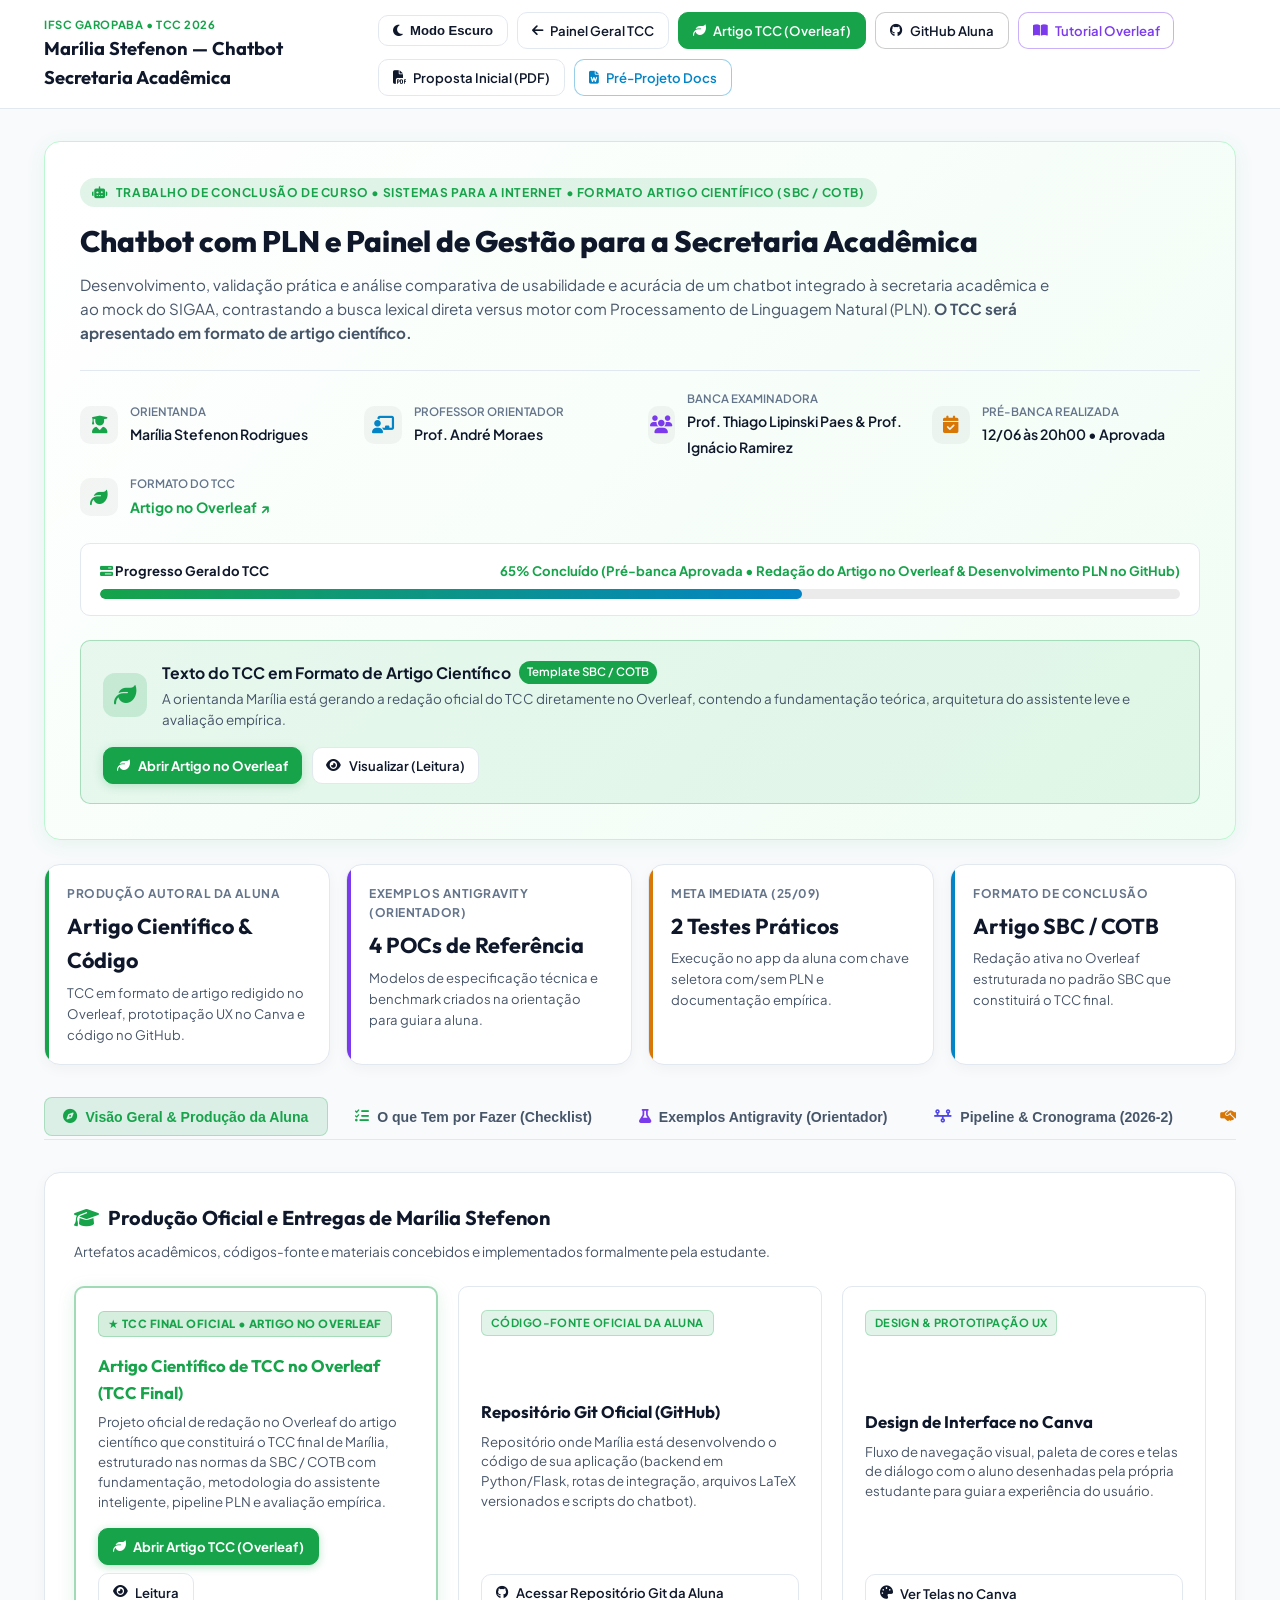
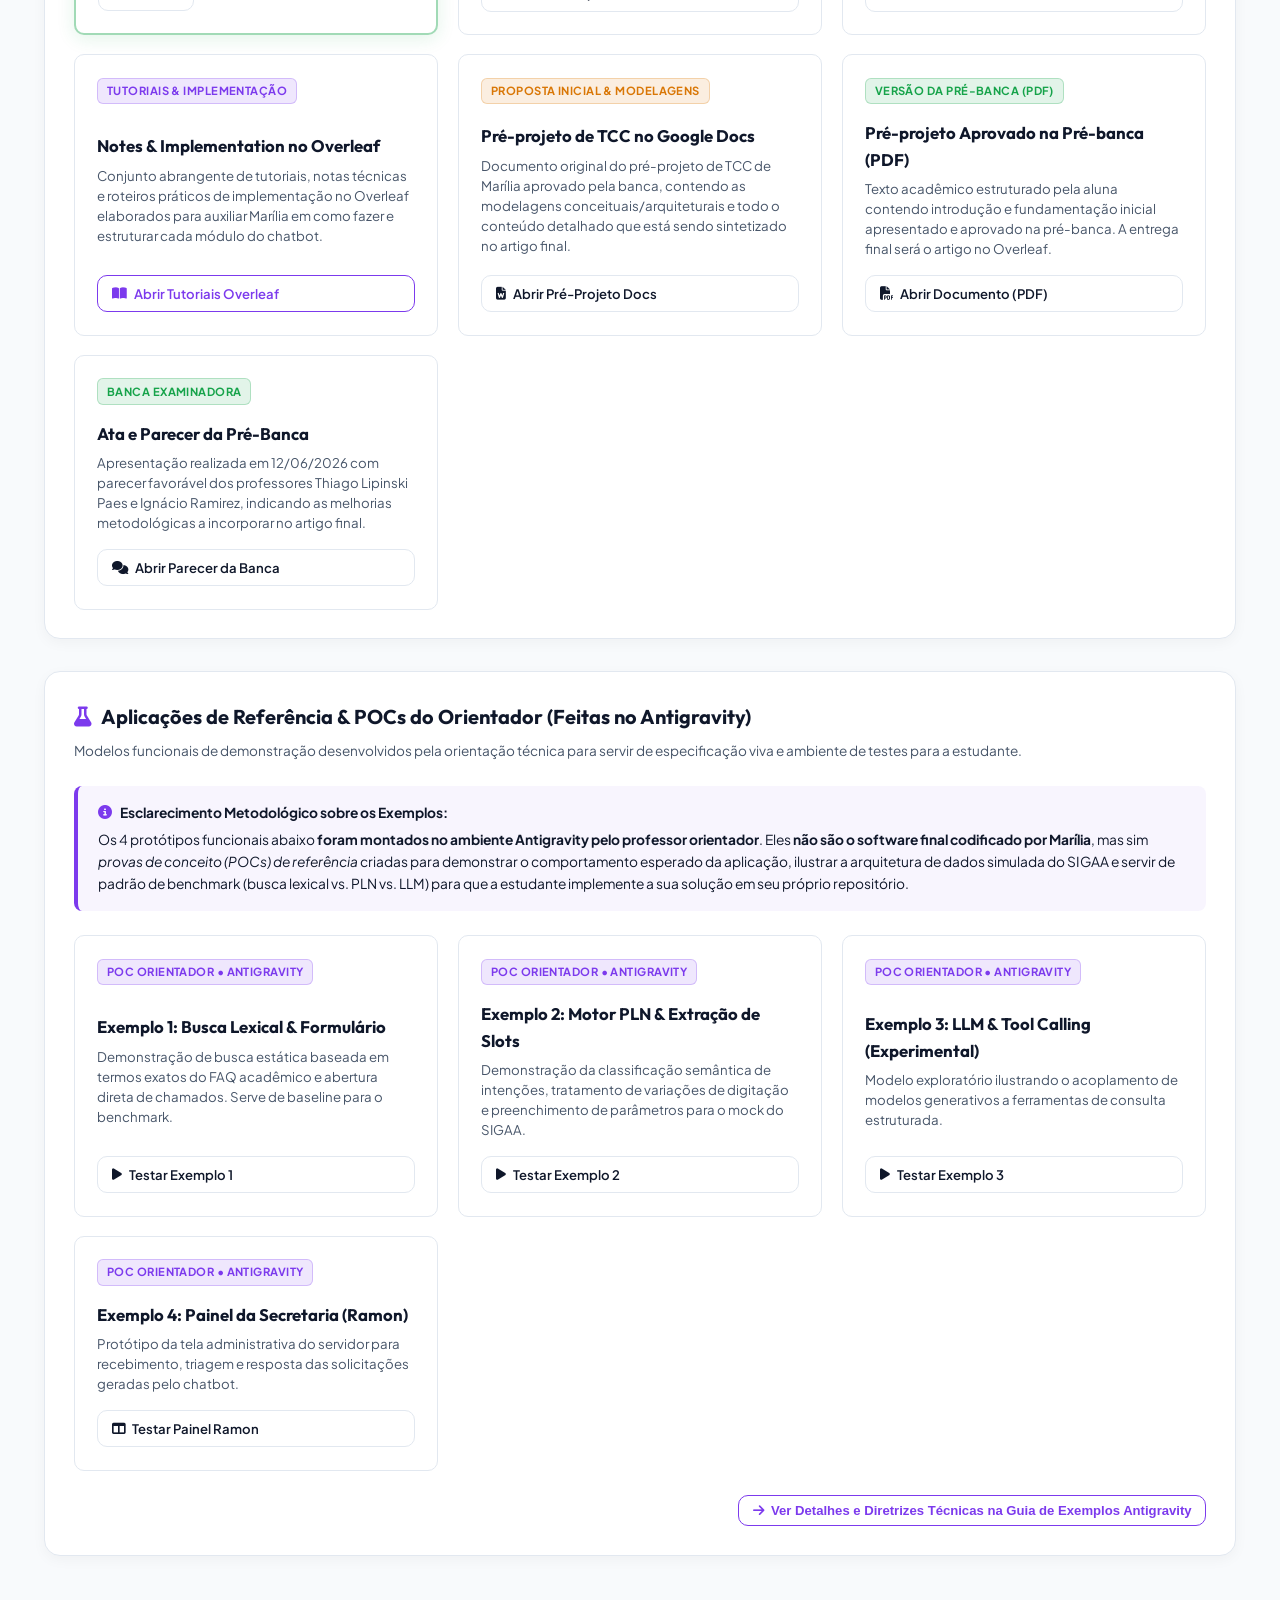
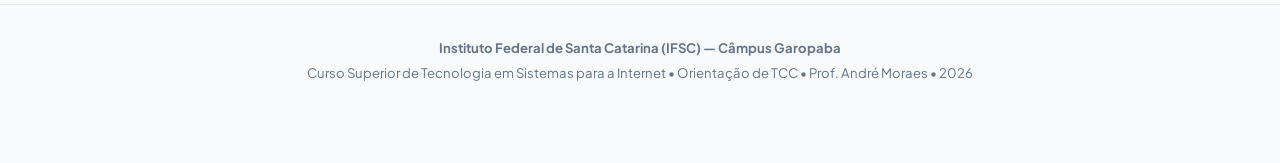
==== commit df0dbc11: "Corrige itemize, comentário e referência LGPD; atualiza título do artigo" ====
--- a/index.html
+++ b/index.html
@@ -774,7 +774,7 @@
         <i class="fa-solid fa-robot"></i> TRABALHO DE CONCLUSÃO DE CURSO • SISTEMAS PARA A INTERNET • FORMATO ARTIGO CIENTÍFICO (SBC / COTB)
       </div>
       <h1 class="hero-title">
-        Assistente Virtual Inteligente (Chatbot) para Atendimento da Secretaria Acadêmica com Framework Leve
+        Chatbot com PLN e Painel de Gestão para a Secretaria Acadêmica
       </h1>
       <p class="hero-subtitle">
         Desenvolvimento, validação prática e análise comparativa de usabilidade e acurácia de um chatbot integrado à secretaria acadêmica e ao mock do SIGAA, contrastando a busca lexical direta versus motor com Processamento de Linguagem Natural (PLN). <strong>O TCC será apresentado em formato de artigo científico.</strong>
